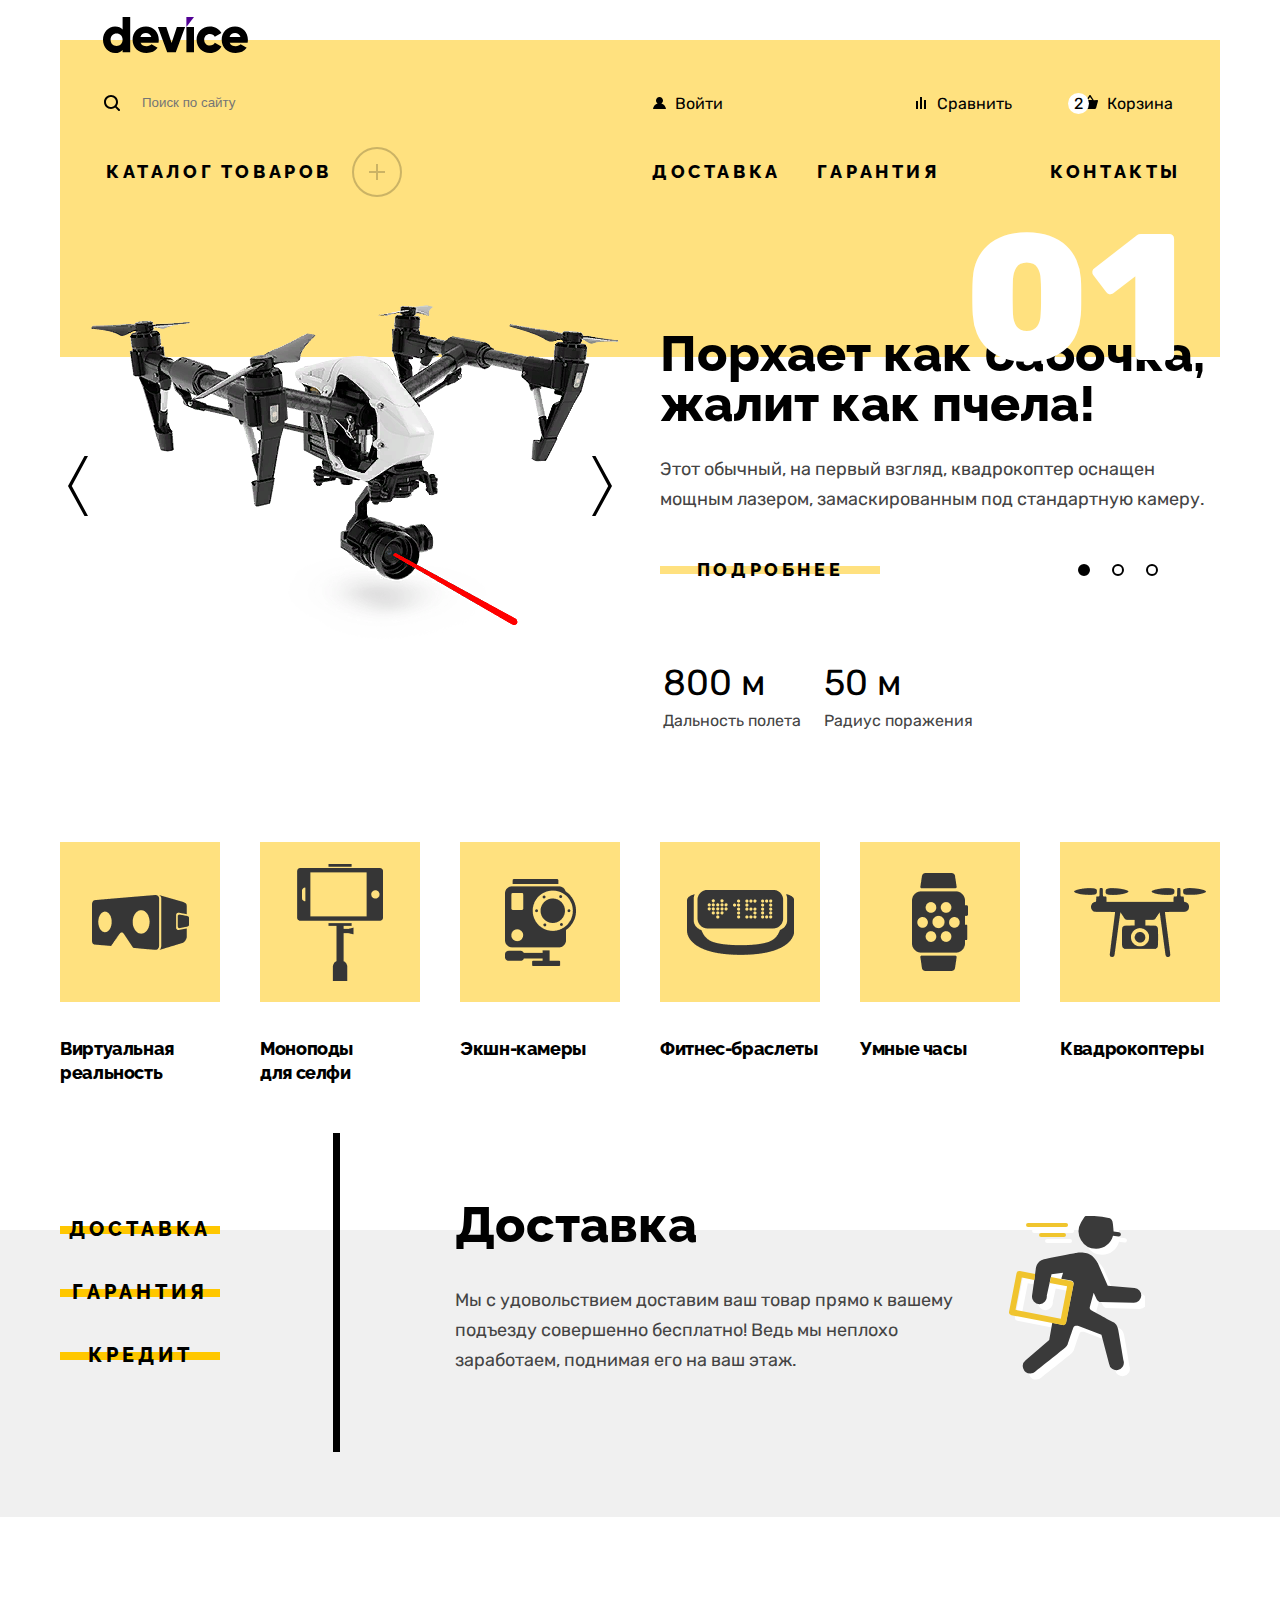
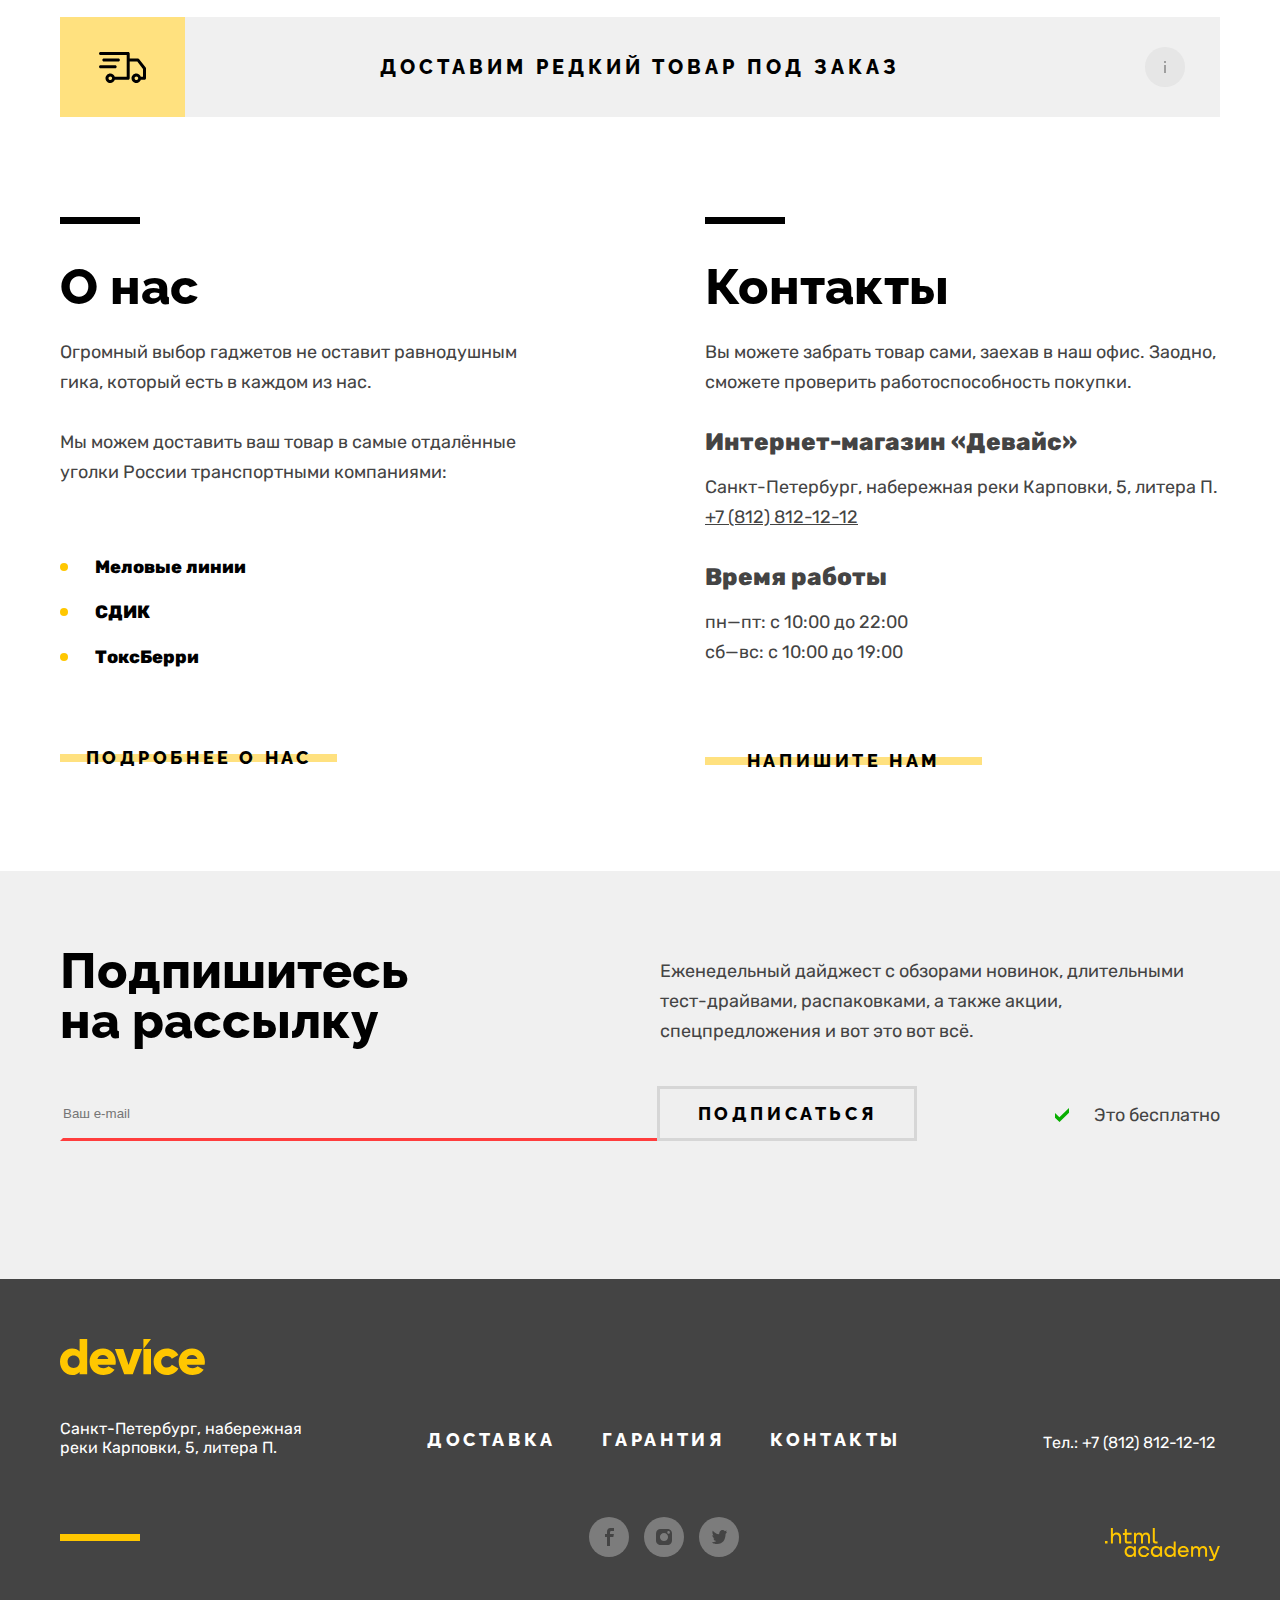
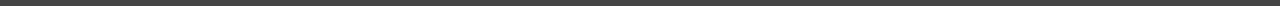
==== index.html @ 53bf0be4 "123" ====
<!DOCTYPE html>
<html lang="ru">

<head>
  <meta charset="utf-8">
  <title>HTML Academy: Девайс</title>
  <link rel="stylesheet" href="css/style.css">
</head>

<body>
  <header class="main-header main-container">
    <div class="header-container">
      <img class="header-logo" src="img/header-logo.svg" width="145" height="36" alt="Логотип интернет-магазина Device">
      <div class="header-inner">
        <form class="main-search">
          <input class="header-search" type="search" placeholder="Поиск по сайту">
          <button class="search-btn" type="submit">Найти</button>
        </form>
        <ul class="header-list navigation-user">
          <li class="header-list-item">
            <a class="header-list-link link" href="#">
              <svg class="enter-svg" width="13" height="12" fill="none" aria-hidden="true" focusable="false"
                xmlns="http://www.w3.org/2000/svg">
                <path
                  d="M0 12h13c-.2-2.6-2.1-4.8-4.7-5.5 1-.6 1.7-1.7 1.7-3C10 1.6 8.4 0 6.5 0S3 1.6 3 3.5c0 1.3.7 2.4 1.7 3C2.1 7.2.2 9.4 0 12Z"
                  fill="#000" />
              </svg>
              Войти
            </a>
          </li>
          <li class="header-list-item">
            <a class="header-list-link header-list-compare link" href="#">
              <svg class="compare-svg" width="10" height="12" fill="none" aria-hidden="true" focusable="false"
                xmlns="http://www.w3.org/2000/svg">
                <path d="M6 0H4v12h2V0ZM2 4H0v8h2V4ZM10 3H8v9h2V3Z" fill="#000" />
              </svg>
              Сравнить
            </a>
          </li>
          <li class="header-list-item">
            <a class="header-list-link header-link-cart link" href="#">
              <svg class="cart-svg" width="16" height="14" fill="none" aria-hidden="true" focusable="false"
                xmlns="http://www.w3.org/2000/svg">
                <path
                  d="m15.3 5-3.5.2L8.6.3C8.5.1 8.2 0 8 0c-.2 0-.5.1-.6.3L4.2 5.2H.7c-.4 0-.7.3-.7.7v.2l1.9 6.8c.2.7.7 1.1 1.4 1.1h9.4c.7 0 1.2-.4 1.4-1.1L16 6v-.2c0-.4-.3-.8-.7-.8ZM8 1.9l2.2 3.2H5.9L8 1.9Z"
                  fill="#000" />
              </svg>
              Корзина
            </a>
          </li>
        </ul>
      </div>
      <nav class="navigation">
        <ul class="navigation-catalog-list">
          <li class="navigation-catalog-item">
            <a class="navigation-catalog-link link" href="catalog.html">
              <span class="navigation-link-text">Каталог товаров</span>
              <div class="navigation-element"></div>
            </a>
          </li>
          <div class="navigation-catalog-inner navigation-catalog-show">
            <ul class="navigation-sub navigation-sub-left">
              <li class="navigation-sub-left">
                <a href="#" class="navigation-sub-link">Виртуальная реальность</a>
              </li>
              <li class="navigation-sub-left">
                <a href="#" class="navigation-sub-link">Моноподы для cелфи</a>
              </li>
              <li class="navigation-sub-left">
                <a href="#" class="navigation-sub-link">Экшн-камеры</a>
              </li>
            </ul>
            <ul class="navigation-sub navigation-sub-middle">
              <li class="navigation-sub-middle">
                <a href="#" class="navigation-sub-link">Фитнес-браслеты</a>
              </li>
              <li class="navigation-sub-middle">
                <a href="#" class="navigation-sub-link">Умные часы</a>
              </li>
            </ul>
            <ul class="navigation-sub navigation-sub-right">
              <li class="navigation-sub-right">
                <a href="#" class="navigation-sub-link">Квадрокоптеры</a>
              </li>
            </ul>
          </div>
        </ul>
        <ul class="navigation-list">
          <li class="navigation-item">
            <a class="navigation-link link" href="#">Доставка</a>
          </li>
          <li class="navigation-item">
            <a class="navigation-link link" href="#">Гарантия</a>
          </li>
          <li class="navigation-item">
            <a class="navigation-link link" href="#">Контакты</a>
          </li>
        </ul>
      </nav>
    </div>
  </header>
  <main class="main-index">
    <h1 class="visually-hidden">HTML Academy: Девайс</h1>
    <section class="promo">
      <div class="container">
        <div class="promo-description">
          <div class="promo-gallery">
            <img class="silder-image" src="img/slider/slider-1.png" width="560" height="560"
              alt="Квадрокоптер с мощным лазером, замаскированным под камеру">
            <div class="promo-nav">
              <button class="slider-button slider-prev" type="button">
                <svg width="20" height="60" viewBox="0 0 20 60" fill="none" xmlns="http://www.w3.org/2000/svg">
                  <path d="M0 60H3.5L20 30L3.5 0H0L16.2 30L0 60Z" fill="black" />
                </svg>
                <span class="visually-hidden">Предыдущее фото</span>
              </button>
              <button class="slider-button slider-next" type="button">
                <svg width="20" height="60" viewBox="0 0 20 60" fill="none" xmlns="http://www.w3.org/2000/svg">
                  <path d="M0 60H3.5L20 30L3.5 0H0L16.2 30L0 60Z" fill="black" />
                </svg>
                <span class="visually-hidden">Следующее фото</span>
              </button>
            </div>
          </div>
          <div class="promo-descr-text">
            <span class="slider-number">01</span>
            <p class="promo-title title">Порхает как бабочка,
              жалит как пчела!</p>
            <p class="promo-text">
              Этот обычный, на первый взгляд, квадрокоптер оснащен мощным лазером, замаскированным под стандартную
              камеру.
            </p>
            <div class="slider-descr-nav">
              <a href="" class="promo-link link">Подробнее</a>
              <ol class="slider-pagination">
                <li class="slider-pagination-item">
                  <button class="slider-pagination-button slider-pagination-button-current" type="button">
                    <span class="visually-hidden">1 фото</span>
                  </button>
                </li>
                <li class="slider-pagination-item">
                  <button class="slider-pagination-button" type="button">
                    <span class="visually-hidden">2 фото</span>
                  </button>
                </li>
                <li class="slider-pagination-item">
                  <button class="slider-pagination-button" type="button">
                    <span class="visually-hidden">3 фото</span>
                  </button>
                </li>
              </ol>
            </div>
            <table class="promo-table">
              <tr>
                <th>800 м</th>
                <th>50 м</th>
              </tr>
              <tr>
                <td>Дальность полета</td>
                <td>Радиус поражения</td>
              </tr>
            </table>
          </div>
        </div>
        <div class="promo-description visually-hidden">
          <div class="promo-gallery">
            <img class="silder-image" src="img/slider/slider-1.png" width="560" height="560"
              alt="Квадрокоптер с мощным лазером, замаскированным под камеру">
            <div class="promo-nav">
              <button class="slider-button slider-prev" type="button">
                <svg width="20" height="60" viewBox="0 0 20 60" fill="none" xmlns="http://www.w3.org/2000/svg">
                  <path d="M0 60H3.5L20 30L3.5 0H0L16.2 30L0 60Z" fill="black" />
                </svg>
                <span class="visually-hidden">Предыдущее фото</span>
              </button>
              <button class="slider-button slider-next" type="button">
                <svg width="20" height="60" viewBox="0 0 20 60" fill="none" xmlns="http://www.w3.org/2000/svg">
                  <path d="M0 60H3.5L20 30L3.5 0H0L16.2 30L0 60Z" fill="black" />
                </svg>
                <span class="visually-hidden">Следующее фото</span>
              </button>
            </div>
          </div>
          <div class="promo-descr-text">
            <span class="slider-number">02</span>
            <p class="promo-title title">Худеем
              правильно!</p>
            <p class="promo-text">
              Мотивирующие фитнес-браслеты помогут найти в себе силы не пропускать занятия и соблюдать диету.
            </p>
            <div class="slider-descr-nav">
              <a href="" class="promo-link link">Подробнее</a>
              <ol class="slider-pagination">
                <li class="slider-pagination-item">
                  <button class="slider-pagination-button" type="button">
                    <span class="visually-hidden">1 фото</span>
                  </button>
                </li>
                <li class="slider-pagination-item">
                  <button class="slider-pagination-button slider-pagination-button-current" type="button">
                    <span class="visually-hidden">2 фото</span>
                  </button>
                </li>
                <li class="slider-pagination-item">
                  <button class="slider-pagination-button" type="button">
                    <span class="visually-hidden">3 фото</span>
                  </button>
                </li>
              </ol>
            </div>
            <table class="promo-table">
              <tr>
                <th>48 часов</th>
              </tr>
              <tr>
                <td>Без подзарядки</td>
              </tr>
            </table>
          </div>
        </div>
        <div class="promo-description visually-hidden">
          <div class="promo-gallery">
            <img class="silder-image" src="img/slider/slider-1.png" width="560" height="560"
              alt="Квадрокоптер с мощным лазером, замаскированным под камеру">
            <div class="promo-nav">
              <button class="slider-button slider-prev" type="button">
                <svg width="20" height="60" viewBox="0 0 20 60" fill="none" xmlns="http://www.w3.org/2000/svg">
                  <path d="M0 60H3.5L20 30L3.5 0H0L16.2 30L0 60Z" fill="black" />
                </svg>
                <span class="visually-hidden">Предыдущее фото</span>
              </button>
              <button class="slider-button slider-next" type="button">
                <svg width="20" height="60" viewBox="0 0 20 60" fill="none" xmlns="http://www.w3.org/2000/svg">
                  <path d="M0 60H3.5L20 30L3.5 0H0L16.2 30L0 60Z" fill="black" />
                </svg>
                <span class="visually-hidden">Следующее фото</span>
              </button>
            </div>
          </div>
          <div class="promo-descr-text">
            <span class="slider-number">03</span>
            <p class="promo-title title">Делай селфи,
              как Бен Стиллер! </p>
            <p class="promo-text">
              Самая длинная палка для селфи доступна в нашем магазине. Восемь (Восемь, Карл!) метров длиной и весом
              всего 5 кг.
            </p>
            <div class="slider-descr-nav">
              <a href="" class="promo-link link">Подробнее</a>
              <ol class="slider-pagination">
                <li class="slider-pagination-item">
                  <button class="slider-pagination-button" type="button">
                    <span class="visually-hidden">1 фото</span>
                  </button>
                </li>
                <li class="slider-pagination-item">
                  <button class="slider-pagination-button" type="button">
                    <span class="visually-hidden">2 фото</span>
                  </button>
                </li>
                <li class="slider-pagination-item">
                  <button class="slider-pagination-button slider-pagination-button-current" type="button">
                    <span class="visually-hidden">3 фото</span>
                  </button>
                </li>
              </ol>
            </div>
            <table class="promo-table">
              <tr>
                <th>8,5 м</th>
                <th>5 кг</th>
                <th>Карбон</th>
              </tr>
              <tr>
                <td>Длина палки</td>
                <td>Вес палки</td>
                <td>Материал</td>
              </tr>
            </table>
          </div>
        </div>
    </section>
    <section class="services">
      <div class="container">
        <ul class="services-list">
          <li class="sevices-item">
            <a href="" class="services-link link">
              <div class="services-item-img">
                <img src="img/services/services-1.png" width="97" height="55">
              </div>
              <span class="services-text">
                Виртуальная
                реальность
              </span>
            </a>
          </li>
          <li class="sevices-item">
            <a href="" class="services-link link">
              <div class="services-item-img">
                <img class="services-dif-img" src="img/services/services-2.png" width="86" height="117">
              </div>
              <span class="services-text">
                Моноподы<br>
                для селфи
              </span>
            </a>
          </li>
          <li class="sevices-item">
            <a href="" class="services-link link">
              <div class="services-item-img">
                <img src="img/services/services-3.png" width="71" height="87">
              </div>
              <span class="services-text">
                Экшн-камеры
              </span>
            </a>
          </li>
          <li class="sevices-item">
            <a href="" class="services-link link">
              <div class="services-item-img">
                <img src="img/services/services-4.png" width="107" height="65">
              </div>
              <span class="services-text">
                Фитнес-браслеты
              </span>
            </a>
          </li>
          <li class="sevices-item">
            <a href="" class="services-link link">
              <div class="services-item-img">
                <img src="img/services/services-5.png" width="56" height="98">
              </div>
              <span class="services-text">
                Умные часы
              </span>
            </a>
          </li>
          <li class="sevices-item">
            <a href="" class="services-link link">
              <div class="services-item-img">
                <img src="img/services/services-6.png" width="132" height="69">
              </div>
              <span class="services-text">
                Квадрокоптеры
              </span>
            </a>
          </li>
        </ul>
      </div>
    </section>
    <section class="advantages">
      <div class="advantages-container">
        <ul class="advantages-list">
          <li class="advantages-item">
            <a class="advantages-link link" href="">
              Доставка
            </a>
          </li>
          <li class="advantages-item">
            <a class="advantages-link link" href="">
              Гарантия
            </a>
          </li>
          <li class="advantages-item">
            <a class="advantages-link link" href="">
              Кредит
            </a>
          </li>
        </ul>
        <ul class="advantages-description-list">
          <li class="advantages-description-item">
            <h2 class="advantages-title title">Доставка</h2>
            <p class="advantages-text">Мы с удовольствием доставим ваш товар прямо
              к вашему подъезду совершенно бесплатно! Ведь
              мы неплохо заработаем, поднимая его на ваш этаж.</p>
            <svg class="advantages-svg" width="136" height="164" fill="none" aria-hidden="true" focusable="false"
              xmlns="http://www.w3.org/2000/svg">
              <g clip-path="url(#a)">
                <path
                  d="M93.13 38.77c8.12 0 14.95-5.55 16.9-13.05l5.47.81a2.16 2.16 0 0 0 .64-4.27l-5.55-.82v-.68s-.46-6.52-1.08-9.24c-.62-2.72-2.54-3.3-2.54-3.3A111.85 111.85 0 0 0 84.6 5.8c-2.6 0-3.16 1.33-3.16 1.33l-3.15 5-.23.36-.02.04a17.46 17.46 0 0 0 15.1 26.24ZM131.53 78.08 104.8 75.9l-9.24-21.12s-.46-2.77-6.01-8.47c-5.55-5.7-16.8-3.4-16.8-3.4s-23.89 4.48-31.75 6.33c-7.86 1.85-8.16 9.86-8.16 9.86l-.64 4.52-15.17-2.94a2.99 2.99 0 0 0-3.52 2.37L6.1 101.3a3 3 0 0 0 2.37 3.52l51.2 9.92.35.04c-.73.1-1.3-.04-1.3-.04l-9.4-1.85-3.07 17.1-23.56 20.37a7.41 7.41 0 0 0 4.63 13.23 7.4 7.4 0 0 0 5.22-2.15s27.73-22.04 29.58-23.59c1.85-1.54 2.77-3.85 2.77-3.85s4.54-13.95 5.78-16.87c.85-2 4.93-1.08 4.93-1.08l22.89 8.63 7.61 29.06a7.43 7.43 0 1 0 14.59-2.7c-.84-4.97-4.6-27.05-5.56-31.83-1.08-5.4-4.62-6.94-4.62-6.94s-21.27-11.55-22.66-12.33c-1.38-.77-1.08-2.77-1.08-2.77l3.93-14.33 2.78 5.85s1.62 3.28 4.08 3.4l33.36.82a7.43 7.43 0 0 0 .63-14.83ZM60.1 62.8l-1.79 5.88 9.9 1.92L48 66.69l.55-2.5 11.55-1.38Zm-2.25 45.47-45.3-8.78 6.27-32.35 12.54 2.43-1.62 11.56-.64 4.41v.08l-.03.13a7.43 7.43 0 1 0 14.74.01l2.9-13.22 17.42 3.37-6.28 32.36ZM25.05 17h38.03a2 2 0 0 0 2-1.98 2 2 0 0 0-2-2H25.05a2 2 0 0 0-2 2 2 2 0 0 0 2 1.99ZM38.08 23.02a2 2 0 0 0-2 2 2 2 0 0 0 2 1.98h22.96a2 2 0 0 0 2-1.99 2 2 0 0 0-2-1.99H38.08Z"
                  fill="#fff" />
                <path
                  d="M87.1 32.73c8.12 0 14.94-5.54 16.9-13.05l5.47.82.31.02a2.16 2.16 0 0 0 .32-4.29l-5.54-.83v-.13l-.01-.54s-.45-6.52-1.08-9.24c-.62-2.72-2.53-3.3-2.53-3.3A111.85 111.85 0 0 0 78.56-.25c-2.6 0-3.15 1.34-3.15 1.34l-3.15 5-.01-.01-.22.37-.03.04a17.47 17.47 0 0 0 15.1 26.24ZM125.5 72.04l-26.74-2.17-9.25-21.11s-.46-2.77-6-8.48c-5.56-5.7-16.8-3.39-16.8-3.39s-23.9 4.47-31.75 6.32c-7.86 1.85-8.17 9.86-8.17 9.86l-3.08 22.04-.64 4.4-.01.09-.02.12a7.43 7.43 0 1 0 14.73.01l4.74-21.57 11.56-1.39-1.8 5.88 9.9 1.92a3.01 3.01 0 0 1 2.38 3.52l-7.41 38.24a3.01 3.01 0 0 1-2.95 2.43l-.22-.02c-.73.1-1.29-.04-1.29-.04l-9.4-1.84-3.08 17.1-23.56 20.36a7.41 7.41 0 0 0 4.64 13.23 7.4 7.4 0 0 0 5.22-2.14s27.72-22.05 29.57-23.6a10.93 10.93 0 0 0 2.77-3.84s4.54-13.95 5.78-16.88c.85-2 4.94-1.08 4.94-1.08l22.88 8.63 7.62 29.07a7.43 7.43 0 1 0 14.59-2.7c-.85-4.98-4.61-27.06-5.57-31.84-1.08-5.4-4.62-6.93-4.62-6.93S83.19 94.68 81.81 93.9c-1.39-.77-1.08-2.77-1.08-2.77l3.93-14.33 2.77 5.85s1.62 3.28 4.09 3.4l33.35.81a7.43 7.43 0 0 0 .63-14.83Z"
                  fill="#3A3A3A" />
                <path
                  d="m53.97 109.14.22.03c1.41 0 2.67-1 2.95-2.44l7.41-38.24a3.01 3.01 0 0 0-2.37-3.52l-20.22-3.91-1.28 5.86 17.41 3.37-6.27 32.36-45.3-8.78 6.27-32.35 12.54 2.43.83-5.95-15.18-2.95a2.99 2.99 0 0 0-3.51 2.38L.05 95.67a3 3 0 0 0 2.38 3.52l51.2 9.92c.11.02.22.03.34.03Z"
                  fill="#F0C42E" />
                <path
                  d="M59.04 8.98a2 2 0 0 1-2 2H19.02a2 2 0 0 1-2-2 2 2 0 0 1 2-1.99h38.02a2 2 0 0 1 2 2ZM57 18.98a2 2 0 0 1-2 1.99H32.04a2 2 0 0 1-2-1.99 2 2 0 0 1 2-1.99H55a2 2 0 0 1 2 1.99Z"
                  fill="#F0C52E" />
              </g>
              <defs>
                <clipPath id="a">
                  <path fill="#fff" d="M0 0h136v164H0z" />
                </clipPath>
              </defs>
            </svg>
          </li>
          <li class="advantages-description-item visually-hidden">
            <h2 class="advantages-title title">Гарантия</h2>
            <p class="advantages-text">Если из-за возгорания купленного у нас товара у вас
              сгорит дом — не переживайте, мы выдадим вам новый.
              Товар, не дом, конечно же.</p>
            <svg width="171" height="195" viewBox="0 0 171 195" fill="none" aria-hidden="true" focusable="false"
              xmlns="http://www.w3.org/2000/svg">
              <g clip-path="url(#clip0)">
                <path
                  d="M77.6941 174.636C77.5901 174.506 67.1991 161.64 65.0851 158.876C63.7641 157.149 61.7781 156.198 59.4921 156.198C56.9321 156.198 54.6561 157.368 53.9801 157.751L48.4941 160.494C46.7211 160.015 42.9071 158.544 39.2141 154.226C35.9301 150.387 35.9531 145.24 36.1281 143.127L42.0211 137.234C45.1141 134.517 44.4731 130.718 43.2671 128.803L43.0481 128.492C43.0481 128.492 30.1861 112.271 28.3821 109.994C27.3931 108.745 25.9071 108.056 24.1981 108.056C21.3491 108.056 18.3191 110.031 17.4421 110.648C6.55711 118.397 5.85611 125.21 5.81111 125.961L5.78711 126.375L5.86111 126.784C12.2731 162.51 31.8871 177.921 41.3141 185.327C42.4621 186.228 43.4541 187.008 44.1681 187.633C50.7311 193.38 57.9301 194 60.7211 194C63.0961 193.999 65.2011 193.595 66.8101 192.829C71.1761 190.751 76.2351 184.819 77.6821 183.051C80.1831 179.992 78.9651 176.452 77.8501 174.843L77.6941 174.636ZM63.8011 186.509C63.3021 186.746 62.2311 187 60.7201 187C59.1601 187 53.6881 186.666 48.7761 182.368C47.9221 181.621 46.8631 180.789 45.6371 179.825C36.9431 172.995 18.9081 158.824 12.8571 126.141C13.1461 125.162 14.6861 121.203 21.4771 116.37C22.1291 115.917 22.9851 115.466 23.5961 115.228C26.4271 118.8 35.0061 129.62 37.0981 132.258L29.5701 139.785L29.3671 140.84C29.2861 141.262 27.4561 151.249 33.8941 158.777C40.1801 166.126 47.1441 167.444 48.4771 167.633L49.5591 167.787L57.2031 163.964L57.4211 163.846C57.7021 163.679 58.7561 163.198 59.4921 163.198C59.5281 163.198 59.5571 163.199 59.5801 163.201C61.7291 166.001 70.6851 177.098 72.0801 178.825C72.0811 178.829 72.0821 178.832 72.0841 178.835C69.5221 181.93 65.9111 185.504 63.8011 186.509Z"
                  fill="white" />
                <path
                  d="M137.85 65.824C143.362 60.647 145.006 53.849 142.883 45.041C142.676 44.185 142.035 43.5 141.194 43.239C140.352 42.977 139.434 43.179 138.78 43.769L130.559 51.172C129.121 50.377 126.883 48.721 126.094 45.842L132.897 39.113C133.844 38.175 133.889 36.66 133.001 35.667L132.815 35.46C132.622 35.244 132.393 35.064 132.137 34.927C131.977 34.841 128.149 32.811 123.313 32.811C118.604 32.811 114.454 34.732 111.311 38.367C105.311 45.305 106.754 53.409 107.768 56.838L104.28 60.326L93.996 51.09L98.713 47.824L78.671 34.1L68.07 44.703L81.794 64.744L85.06 60.027L94.297 70.309L91.002 73.603C89.502 73.125 87.119 72.551 84.339 72.551C78.91 72.551 74.103 74.725 70.377 78.91C70.106 79.239 63.778 87.075 67.626 97.531C67.91 98.304 68.557 98.887 69.355 99.091C70.151 99.294 71 99.092 71.619 98.55L79.914 91.291C81.237 91.858 83.536 93.371 84.573 97.216L77.189 104.732C76.555 105.377 76.319 106.314 76.572 107.182C76.825 108.05 77.526 108.714 78.407 108.919C78.517 108.944 81.131 109.542 84.582 109.542C91.422 109.542 96.694 107.271 99.827 102.975C103.19 98.362 103.921 93.542 103.821 89.887L120.038 106.104L120.21 106.262C121.731 107.522 124.528 108.987 127.661 108.987C129.888 108.987 132.286 108.246 134.513 106.163L140.031 100.647L140.133 100.543C145.145 95.185 142.391 88.845 140.233 86.241L123.288 69.282C124.315 69.388 125.436 69.463 126.61 69.463C131.498 69.462 135.279 68.238 137.85 65.824ZM84.551 51.978L81.817 55.927L74.541 45.302L79.272 40.57L89.897 47.846L85.947 50.58L100.739 63.866L96.645 67.959L97.836 66.767L84.551 51.978ZM98.113 85.502C98.222 85.815 100.728 93.248 95.785 100.029C93.015 103.827 88.037 104.555 84.385 104.541L89.088 99.754C89.654 99.178 89.908 98.363 89.768 97.567C87.977 87.42 80.023 86.083 79.685 86.031C78.956 85.921 78.214 86.135 77.658 86.62L71.454 92.048C70.932 86.488 73.867 82.559 74.213 82.116C76.934 79.086 80.34 77.55 84.338 77.55C87.853 77.55 90.569 78.761 90.587 78.77C91.54 79.209 92.663 79.011 93.405 78.269L112.405 59.269C113.13 58.545 113.339 57.453 112.932 56.513C112.897 56.43 109.438 48.173 115.09 41.637C117.285 39.098 120.051 37.811 123.311 37.811C124.541 37.811 125.694 37.994 126.676 38.232L121.629 43.225C121.078 43.769 120.811 44.537 120.904 45.305C121.916 53.605 129.873 56.382 130.211 56.496C131.066 56.784 132.012 56.59 132.684 55.985L138.733 50.538C139.106 55.402 137.713 59.092 134.424 62.18C132.416 64.067 129.065 64.463 126.606 64.463C122.917 64.463 119.655 63.598 119.624 63.59C118.759 63.354 117.829 63.604 117.194 64.243L98.694 82.91C98.023 83.587 97.801 84.6 98.113 85.502ZM103.615 87.344C103.615 87.347 103.615 87.349 103.615 87.352C103.615 87.349 103.615 87.347 103.615 87.344ZM103.434 86.223C103.444 86.275 103.454 86.327 103.463 86.381C103.453 86.329 103.443 86.274 103.434 86.223ZM136.525 97.079L131.046 102.555C127.798 105.535 124.146 102.987 123.47 102.468L104.827 83.823L119.768 68.748L117.733 70.801L136.44 89.507C136.9 90.099 139.537 93.794 136.525 97.079ZM121.316 69.025C121.324 69.026 121.332 69.027 121.339 69.029C121.332 69.027 121.324 69.026 121.316 69.025ZM120.473 68.882C120.493 68.886 120.518 68.89 120.539 68.894C120.516 68.89 120.494 68.886 120.473 68.882Z"
                  fill="white" />
                <path
                  d="M104.162 6.00201C67.7542 6.00201 38.2402 35.516 38.2402 71.924C38.2402 105.441 63.2602 133.096 95.6382 137.278V163.502C95.6382 163.502 153.077 142.259 167.607 89.88C167.685 89.597 167.746 89.342 167.818 89.068C167.931 88.644 168.043 88.218 168.148 87.791C168.212 87.528 168.267 87.277 168.326 87.022C169.463 82.171 170.084 77.121 170.084 71.924C170.084 35.516 140.57 6.00201 104.162 6.00201ZM161.51 85.424L161.504 85.451L161.498 85.478L161.469 85.608C161.43 85.778 161.393 85.947 161.35 86.123C161.256 86.499 161.159 86.874 161.049 87.284L160.945 87.684C160.92 87.792 160.892 87.9 160.863 88.008C155.299 108.064 142.343 125.708 122.357 140.45C114.984 145.888 107.949 149.914 102.638 152.625V137.277V131.123L96.5342 130.335C67.2912 126.558 45.2392 101.446 45.2392 71.923C45.2392 39.433 71.6712 13.001 104.161 13.001C136.649 13.001 163.083 39.433 163.083 71.923C163.084 76.432 162.555 80.974 161.51 85.424Z"
                  fill="white" />
                <path
                  d="M54.583 187.998C51.792 187.998 44.5939 187.378 38.0289 181.634C37.3149 181.009 36.3229 180.23 35.1749 179.328C25.749 171.922 6.13395 156.511 -0.278051 120.785L-0.352051 120.376L-0.328051 119.962C-0.284051 119.21 0.41795 112.398 11.3029 104.649C12.1799 104.032 15.2099 102.057 18.0589 102.057C19.7669 102.057 21.2529 102.745 22.2429 103.995C24.0469 106.272 36.909 122.493 36.909 122.493L37.1279 122.804C38.334 124.719 38.9749 128.518 35.882 131.235L29.9889 137.128C29.8139 139.24 29.791 144.388 33.075 148.227C36.767 152.544 40.582 154.016 42.3549 154.495L47.841 151.752C48.5169 151.369 50.7929 150.199 53.353 150.199C55.639 150.199 57.625 151.15 58.9459 152.877C61.0599 155.641 71.4499 168.507 71.5549 168.637L71.7099 168.844C72.8249 170.453 74.0429 173.993 71.5419 177.052C70.0949 178.821 65.0369 184.752 60.6699 186.83C59.063 187.593 56.958 187.997 54.583 187.998ZM6.71995 120.14C12.7709 152.823 30.806 166.994 39.5 173.824C40.726 174.788 41.785 175.62 42.639 176.367C47.5509 180.665 53.0229 180.999 54.583 180.999C56.094 180.999 57.165 180.745 57.664 180.508C59.774 179.503 63.3859 175.929 65.9479 172.834C65.9469 172.831 65.9449 172.828 65.9439 172.824C64.5499 171.097 55.5929 160 53.444 157.2C53.421 157.198 53.3909 157.197 53.3559 157.197C52.6199 157.197 51.5659 157.678 51.285 157.845L51.067 157.963L43.423 161.786L42.341 161.632C41.0079 161.443 34.0439 160.124 27.7579 152.776C21.3199 145.249 23.15 135.261 23.2309 134.839L23.4339 133.784L30.9619 126.257C28.8699 123.618 20.2909 112.799 17.4599 109.227C16.8489 109.464 15.9929 109.915 15.3409 110.369C8.54795 115.202 7.00795 119.161 6.71995 120.14Z"
                  fill="#3A3A3A" />
                <path
                  d="M78.4428 103.54C74.9908 103.54 72.3778 102.942 72.2678 102.917C71.3868 102.712 70.6848 102.048 70.4328 101.18C70.1808 100.312 70.4158 99.374 71.0498 98.73L78.4338 91.214C77.3968 87.369 75.0978 85.857 73.7748 85.289L65.4798 92.548C64.8598 93.09 64.0118 93.292 63.2158 93.089C62.4178 92.886 61.7718 92.302 61.4868 91.53C57.6388 81.073 63.9668 73.237 64.2378 72.908C67.9638 68.723 72.7708 66.549 78.1998 66.549C80.9798 66.549 83.3618 67.123 84.8628 67.601L101.629 50.836C100.616 47.406 99.1718 39.302 105.172 32.365C108.315 28.731 112.465 26.809 117.174 26.809C122.011 26.809 125.838 28.838 125.999 28.925C126.254 29.062 126.483 29.242 126.676 29.458L126.862 29.665C127.752 30.658 127.707 32.173 126.758 33.111L119.955 39.84C120.744 42.719 122.983 44.375 124.42 45.17L132.642 37.767C133.296 37.177 134.214 36.975 135.055 37.237C135.897 37.498 136.538 38.182 136.745 39.039C138.868 47.848 137.223 54.645 131.712 59.822C129.142 62.236 125.359 63.46 120.47 63.46C117.681 63.46 115.146 63.053 113.631 62.746L97.1268 79.399C97.8558 82.58 98.7578 90.019 93.6878 96.973C90.5548 101.269 85.2828 103.54 78.4428 103.54ZM78.2468 98.539C81.8978 98.554 86.8778 97.825 89.6468 94.027C94.5908 87.246 92.0848 79.813 91.9758 79.5C91.6628 78.598 91.8848 77.585 92.5578 76.907L111.058 58.24C111.692 57.601 112.622 57.351 113.488 57.587C113.518 57.595 116.781 58.46 120.47 58.46C122.928 58.46 126.281 58.064 128.288 56.177C131.576 53.089 132.969 49.399 132.597 44.535L126.548 49.982C125.876 50.586 124.931 50.781 124.075 50.493C123.737 50.379 115.78 47.602 114.768 39.302C114.674 38.534 114.941 37.766 115.492 37.222L120.539 32.229C119.558 31.991 118.404 31.808 117.174 31.808C113.915 31.808 111.15 33.096 108.953 35.634C103.302 42.17 106.761 50.427 106.796 50.51C107.201 51.45 106.992 52.543 106.268 53.266L87.2678 72.266C86.5268 73.008 85.4028 73.206 84.4508 72.767C84.4328 72.759 81.7158 71.547 78.2008 71.547C74.2028 71.547 70.7968 73.083 68.0758 76.113C67.7288 76.555 64.7938 80.485 65.3168 86.045L71.5208 80.617C72.0768 80.131 72.8188 79.917 73.5478 80.028C73.8848 80.08 81.8388 81.417 83.6298 91.564C83.7708 92.36 83.5178 93.174 82.9508 93.751L78.2468 98.539Z"
                  fill="#F0C42E" />
                <path
                  d="M78.9211 54.025L88.1581 64.307L91.6981 60.766L78.4131 45.976L75.6781 49.925L68.4021 39.301L73.1341 34.569L83.7591 41.845L79.8091 44.579L94.6001 57.865L98.1411 54.324L87.8581 45.088L92.5751 41.822L72.5331 28.098L61.9321 38.701L75.6561 58.742L78.9211 54.025Z"
                  fill="#3A3A3A" />
                <path
                  d="M117.147 63.28C115.734 63.134 114.507 62.924 113.63 62.746L111.596 64.799L130.302 83.505C130.762 84.097 133.399 87.792 130.386 91.077L124.908 96.553C121.66 99.533 118.007 96.985 117.332 96.466L98.69 77.821L97.127 79.399C97.372 80.469 97.632 82.029 97.682 83.884L113.899 100.102L114.072 100.26C115.593 101.52 118.39 102.985 121.522 102.985C123.75 102.985 126.147 102.244 128.375 100.161L133.893 94.645L133.995 94.542C139.007 89.184 136.252 82.843 134.094 80.239L117.147 63.28Z"
                  fill="#3A3A3A" />
                <path
                  d="M98.0231 7C130.512 7 156.945 33.432 156.945 65.922C156.945 70.43 156.416 74.972 155.372 79.422L155.366 79.449L155.359 79.476L155.33 79.606C155.292 79.776 155.254 79.945 155.212 80.121C155.118 80.497 155.021 80.872 154.91 81.282L154.807 81.682C154.781 81.79 154.753 81.898 154.724 82.006C149.16 102.062 136.204 119.706 116.218 134.448C108.845 139.886 101.81 143.912 96.4991 146.623V131.275V125.121L90.395 124.333C61.152 120.556 39.1011 95.444 39.1011 65.921C39.1021 33.432 65.5341 7 98.0231 7ZM98.0231 0C61.6161 0 32.1021 29.514 32.1021 65.922C32.1021 99.439 57.1221 127.094 89.5 131.276V157.5C89.5 157.5 146.939 136.257 161.47 83.878C161.548 83.595 161.608 83.34 161.68 83.066C161.794 82.642 161.905 82.216 162.011 81.789C162.074 81.526 162.13 81.275 162.188 81.02C163.326 76.169 163.946 71.119 163.946 65.922C163.945 29.514 134.432 0 98.0231 0Z"
                  fill="#3A3A3A" />
              </g>
              <defs>
                <clipPath id="clip0">
                  <rect width="171" height="195" fill="white" />
                </clipPath>
              </defs>
            </svg>
          </li>
          <li class="advantages-description-item visually-hidden">
            <h2 class="advantages-title title">Кредит</h2>
            <p class="advantages-text">Залезть в долговую яму стало проще! Кредитные консультанты подберут для вас
              наиболее выгодные условия кредита. Выгодные для банка, разумеется.</p>
            <svg width="156" height="188" fill="none" aria-hidden="true" focusable="false"
              xmlns="http://www.w3.org/2000/svg">
              <path
                d="M141.25 83.63a14.75 14.75 0 1 0 0-29.5 14.75 14.75 0 0 0 0 29.5ZM89.11 139.54l-7.07 17.88-22.82 14.92a7.16 7.16 0 1 0 7.65 12.08c3.76-2.37 22.35-14.08 25.5-15.88 3.5-2 4.12-5.12 4.12-5.12l4.87-16-5.75-2.63c-5.75-2.62-6.5-5.25-6.5-5.25Z"
                fill="#fff" />
              <path
                d="M139.32 141.46s-1.16-3.83-4.58-5.17c-3.42-1.33-18.09-7.75-18.09-7.75l15.42-25.58s3.84-9-.33-13.42c-4.17-4.41-13.75-9.75-13.75-9.75h-7.52l15.8-26.8a12.03 12.03 0 0 0-4.25-16.43L72.63 7.45a12.03 12.03 0 0 0-16.43 4.24L9.14 91.52a12.04 12.04 0 0 0 4.25 16.43l49.39 29.11a12.04 12.04 0 0 0 16.43-4.24l22.93-38.9h8.1l-14.75 26.2s-5.13 9.22-.33 14.26c4.2 4.41 12.66 6.91 12.66 6.91l17.25 6.5 5.1 31.3h.01a7.16 7.16 0 0 0 14.2-1.7l.04-.01-5.1-35.92ZM17.96 100.2a3.04 3.04 0 0 1-1.06-4.11l47.06-79.83a3.04 3.04 0 0 1 4.1-1.06L79.58 22l-50.1 84.99-11.52-6.8Zm53.5 28.05a3.04 3.04 0 0 1-4.11 1.06l-30.12-17.75 50.11-85 30.11 17.76c1.4.82 1.89 2.7 1.06 4.1L100.03 79.8h-8.78L71.32 94.22c-.44.25-.85.56-1.23.9l-.03.02a7.17 7.17 0 0 0 8.96 11.14l.07-.06c.19-.13.36-.27.53-.42l9.66-7.78-17.82 30.23Z"
                fill="#fff" />
              <path
                d="M49.22 5.94 2.16 85.77A12.04 12.04 0 0 0 6.4 102.2l49.4 29.12a12.04 12.04 0 0 0 16.43-4.24l47.05-79.83a12.03 12.03 0 0 0-4.24-16.44L65.65 1.7a12.04 12.04 0 0 0-16.43 4.24Zm-39.3 84.4 47.05-79.83a3.04 3.04 0 0 1 4.11-1.06l11.52 6.8-50.1 85-11.53-6.8a3.04 3.04 0 0 1-1.06-4.1Zm101.61-47.66L64.47 122.5a3.04 3.04 0 0 1-4.1 1.07L30.24 105.8l50.1-85 30.12 17.76c1.4.82 1.89 2.7 1.06 4.1Z"
                fill="#F0C42E" />
              <path
                d="M135.25 77.83a14.75 14.75 0 1 0 0-29.5 14.75 14.75 0 0 0 0 29.5ZM81.87 133.75l-7.07 17.88-22.82 14.91a7.16 7.16 0 1 0 7.65 12.09c3.76-2.37 22.35-14.09 25.5-15.88 3.5-2 4.12-5.13 4.12-5.13l4.87-16-5.75-2.62c-5.75-2.63-6.5-5.25-6.5-5.25ZM132.08 135.67s-1.16-3.84-4.58-5.17-18.08-7.75-18.08-7.75l15.41-25.58s3.84-9-.33-13.42S110.75 74 110.75 74H84L64.08 88.43a7.2 7.2 0 0 0-1.23.89l-.03.02a7.17 7.17 0 0 0 8.96 11.14l.08-.05.52-.43 14.74-11.88H103l-14.75 26.21s-5.13 9.22-.33 14.25c4.2 4.42 12.66 6.92 12.66 6.92l17.25 6.5 5.1 31.29h.01a7.16 7.16 0 0 0 14.2-1.7h.04l-5.1-35.92Z"
                fill="#3A3A3A" />
            </svg>
          </li>
        </ul>
      </div>
    </section>
    <a class="advantages-special-link" href="#">Доставим редкий товар под заказ
      <svg class="advantages-special-svg" width="2" height="12" aria-hidden="true" focusable="false" viewBox="0 0 2 12"
        fill="none" xmlns="http://www.w3.org/2000/svg">
        <path d="M2 0H0V2H2V0Z" fill="black" />
        <path d="M2 4H0V12H2V4Z" fill="black" />
      </svg>
      <div class="advantages-info-element"></div>
    </a>
    <div class="about-us-container">
      <section class="about-us">
        <h2 class="about-us-title title">О нас</h2>
        <p class="about-us-text">
          Огромный выбор гаджетов не оставит равнодушным гика, который есть в каждом из нас.
        </p>
        <p class="about-us-text-second">
          Мы можем доставить ваш товар в самые отдалённые уголки России транспортными компаниями:
        </p>
        <ul class="about-us-list">
          <li class="about-us-item">
            Меловые линии
          </li>
          <li class="about-us-item">
            СДИК
          </li>
          <li class="about-us-item">
            ТоксБерри
          </li>
        </ul>
        <div class="about-us-inner">
          <a class="about-us-link link" href="">Подробнее о нас</a>
        </div>
      </section>
      <section class="contacts">
        <h2 class="contacts-title title">Контакты</h2>
        <p class="contacts-text">Вы можете забрать товар сами, заехав в наш офис.
          Заодно, сможете проверить работоспособность покупки. </p>
        <h3 class="contacts-subtitle">Интернет-магазин «Девайс»</h3>
        <address class="contacts-adress-text">
          Санкт-Петербург, набережная реки Карповки, 5, литера П.<br>
          <a class="contacts-phone" href="tel:78128121212">+7 (812) 812-12-12</a>
        </address>
        <p class="contacts-working-time">Время работы</p>
        <ul class="contacts-schedule">
          <li class="contacts-schedule-item">пн—пт: с 10:00 до 22:00</li>
          <li class="contacts-schedule-item">сб—вс: с 10:00 до 19:00</li>
        </ul>
        <div class="contacts-inner">
          <a class="about-us-link link" href="">Напишите нам</a>
        </div>
      </section>
    </div>
    <section class="destribution">
      <div class="container">
        <div class="destribution-container">
          <p class="destribution-title title">Подпишитесь
            на рассылку</p>
          <p class="destribution-text">Еженедельный дайджест с обзорами новинок,
            длительными тест-драйвами, распаковками, а также акции, спецпредложения и вот это вот всё.</p>
        </div>
        <form class="newsletter-form" action="https://echo.htmlacademy.ru/" method="post">
          <p class="newsletter-email">
            <label class="visually-hidden" for="newsletter-email">Email</label>
            <input class="field field-invalid" placeholder="Ваш e-mail" type="email" name="newsletter-email"
              id="newsletter-email" required>
          </p>
          <button class="button newsletter-button" type="submit">
            Подписаться
          </button>
          <span class="destribution-span">Это бесплатно</span>
        </form>
      </div>
    </section>
  </main>
  <footer class="main-footer">
    <div class="footer-container">
      <section class="footer-left">
        <img class="footer-logo" src="img/footer-logo.svg" width="145" height="36"
          alt="Логотип интернет-магазина Device">
        <address class="footer-address">
          Санкт-Петербург, набережная<br>реки Карповки, 5, литера П.
        </address>
      </section>
      <section class="footer-middle">
        <ul class="footer-nav">
          <li class="footer-nav-item">
            <a class="footer-nav-link link" href="#">
              Доставка
            </a>
          </li>
          <li class="footer-nav-item">
            <a class="footer-nav-link link" href="#">
              Гарантия
            </a>
          </li>
          <li class="footer-nav-item">
            <a class="footer-nav-link link" href="#">
              Контакты
            </a>
          </li>
        </ul>
        <ul class="footer-socials-list">
          <li class="footer-socials-item">
            <a class="footer-socials-link" href="#">
              <svg class="footer-svg" width="9" height="18" fill="none" aria-hidden="true" focusable="false"
                xmlns="http://www.w3.org/2000/svg">
                <path d="M6.5 3H9V0H5.6C2.8 0 2 1.7 2 4.2V6H0v3h2v9h3V9h3.3l.6-3H5V4.5C5 3.7 5.3 3 6.5 3Z"
                  fill="#444" />
              </svg>
              <span class="visually-hidden">Фейсбук</span>
            </a>
          </li>
          <li class="footer-socials-item">
            <a class="footer-socials-link" href="#">
              <svg class="footer-svg" width="16" height="16" fill="none" aria-hidden="true" focusable="false"
                xmlns="http://www.w3.org/2000/svg">
                <path
                  d="M14.7 1.3c-.9-.9-2-1.3-3.4-1.3H4.7C1.9 0 0 1.9 0 4.7v6.6c0 1.4.4 2.6 1.4 3.4.9.9 2 1.3 3.3 1.3h6.6c1.4 0 2.6-.4 3.4-1.3.8-.9 1.3-2 1.3-3.4V4.7c0-1.4-.4-2.6-1.3-3.4ZM8 12.1c-2.2 0-4.1-1.8-4.1-4.1S5.8 3.9 8 3.9c2.2 0 4.1 1.8 4.1 4.1s-1.9 4.1-4.1 4.1Zm4.6-7.4c-.7 0-1.3-.5-1.3-1.3s.5-1.3 1.3-1.3c.7 0 1.3.6 1.3 1.3 0 .7-.6 1.3-1.3 1.3Z"
                  fill="#444" />
              </svg>
              <span class="visually-hidden">Инстаграм</span>
            </a>
          </li>
          <li class="footer-socials-item">
            <a class="footer-socials-link" href="#">
              <svg class="footer-svg" width="15" height="14" fill="none" aria-hidden="true" focusable="false"
                xmlns="http://www.w3.org/2000/svg">
                <path
                  d="M9.7.1c1.5-.5 2.6.3 3.2 1.1.5-.2 1.1-.4 1.7-.6 0 .8-.5 1.4-.8 1.6.7.2 1.2-.4 1.2-.4-.1.9-.9 1.7-1.4 1.9-.2 6.3-2.8 10.4-8.9 10.3h-.4C4 14 .6 13.6 0 12.2c2 .2 3.4-.4 4.1-1.1-.8-.3-2.4-.4-2.6-2.8.3.2.5.3 1.1.2C1.5 7.7.3 7 .4 5c.3.3.9.5 1.2.4C1 5.2-.2 2.3.8.8c1.6 1.7 3.3 3.4 6.3 3.5.2-2.1 1-3.5 2.6-4.2Z"
                  fill="#444" />
              </svg>
              <span class="visually-hidden">Твитер</span>
            </a>
          </li>
        </ul>
      </section>
      <section class="footer-right">
        <a class="footer-right-text" href="tel:78128121212">
          Тел.: +7 (812) 812-12-12
        </a>
        <a class="footer-right-link" href="#">
          <svg width="115" height="33" fill="none" aria-hidden="true" focusable="false"
            xmlns="http://www.w3.org/2000/svg">
            <path
              d="M0 12.9v2.6h2.5v-2.6H0ZM11.6 4.5c-1.6 0-2.8.7-3.6 1.7h-.1V0h-2v15.5h2v-5.3c0-2.1 1.3-3.6 3.3-3.6 1.8 0 2.9 1.4 2.9 3.2v5.7h2V9.4c.1-3-1.8-4.9-4.5-4.9ZM26.6 4.8h-4.8V1.1h-2v3.8h-1.9v2h1.9v6c0 1.7 1 2.7 2.7 2.7h4.1v-2h-3.7c-.7 0-1.1-.4-1.1-1.1V6.8h4.8v-2ZM41.1 4.6c-1.6 0-2.9.8-3.5 2.1h-.1c-.6-1.2-1.8-2.1-3.4-2.1-1.4 0-2.5.8-3.1 1.8h-.1V4.8H29v10.6h2V10c0-2 1-3.5 2.6-3.5 1.5 0 2.4 1 2.4 2.6v6.3h2V9.8c0-2.4 1.4-3.3 2.6-3.3 1.5 0 2.4 1 2.4 2.6v6.3h2V8.9c.1-2.5-1.4-4.3-3.9-4.3ZM47.8 12.7c0 1.7 1 2.7 2.8 2.7h2v-2h-1.7c-.7 0-1.1-.4-1.1-1.1V0h-2v12.7ZM28.9 19.7c-.9-1.1-2.2-1.8-3.9-1.8-3.1 0-5.4 2.3-5.4 5.6s2.3 5.6 5.4 5.6c1.8 0 3-.8 3.8-1.9h.1v1.6h2V18.2h-2v1.5Zm-3.6 7.4c-2.2 0-3.6-1.6-3.6-3.6s1.4-3.6 3.6-3.6 3.6 1.6 3.6 3.6c0 1.9-1.4 3.6-3.6 3.6ZM44.2 22c-.5-2.4-2.6-4.1-5.4-4.1a5.4 5.4 0 0 0-5.6 5.6c0 3.1 2.2 5.6 5.6 5.6 2.8 0 4.9-1.8 5.4-4.2h-2.1a3.4 3.4 0 0 1-3.3 2.3c-2.2 0-3.6-1.6-3.6-3.6s1.4-3.6 3.6-3.6c1.6 0 2.8 1 3.3 2.2h2.1V22ZM55.1 19.7c-.9-1.1-2.2-1.8-3.9-1.8-3.1 0-5.4 2.3-5.4 5.6s2.3 5.6 5.4 5.6c1.8 0 3-.8 3.8-1.9h.1v1.6h2V18.2h-2v1.5Zm-3.6 7.4c-2.2 0-3.6-1.6-3.6-3.6s1.4-3.6 3.6-3.6 3.6 1.6 3.6 3.6c0 1.9-1.5 3.6-3.6 3.6ZM68.7 19.8c-.9-1.1-2.2-1.9-3.9-1.9-3.1 0-5.4 2.3-5.4 5.6s2.2 5.6 5.4 5.6c1.7 0 3-.8 3.8-1.8h.1v1.5h2V13.4h-2v6.4Zm-3.6 7.3c-2.2 0-3.6-1.6-3.6-3.6s1.4-3.6 3.6-3.6 3.6 1.6 3.6 3.6c-.1 2-1.5 3.6-3.6 3.6ZM78.3 17.9c-3.3 0-5.5 2.5-5.5 5.6 0 3 2.1 5.6 5.5 5.6 2.5 0 4.5-1.3 5.2-3.6h-2.1c-.5 1-1.6 1.6-3 1.6-1.9 0-3.3-1.3-3.4-2.9h8.8c.2-3.6-2-6.3-5.5-6.3Zm0 1.9c1.7 0 3 1 3.3 2.6h-6.5c.3-1.5 1.5-2.6 3.2-2.6ZM98.2 17.9c-1.6 0-2.9.8-3.6 2h-.1c-.6-1.2-1.8-2-3.4-2-1.4 0-2.5.7-3.1 1.8v-1.5h-1.9v10.6h2v-5.4c0-2 1-3.4 2.6-3.5 1.5 0 2.4 1 2.4 2.6v6.3h2v-5.6c0-2.4 1.4-3.3 2.6-3.3 1.5 0 2.4 1 2.4 2.6v6.3h2v-6.5c.1-2.6-1.4-4.4-3.9-4.4ZM109.4 27l-3.6-8.9h-2.2l4.8 11.6c-.3.9-.7 1.2-1.7 1.2h-2.5v2h2.5c1.8 0 2.8-.8 3.5-2.6l4.7-12.2h-2.1l-3.4 8.9Z"
              fill="#FFC700" />
          </svg>
        </a>
      </section>
    </div>
  </footer>
</body>

</html>
---- css/style.css ----
* {
  box-sizing: border-box;
}
@font-face {
  font-family: "Rubik";
  font-style: normal;
  font-weight: 400;
  src: url(../fonts/rubik/rubik-400.woff2) format("woff2");
  font-display: swap;
}
@font-face {
  font-family: "Rubik";
  font-style: normal;
  font-weight: 700;
  src: url(../fonts/rubik/rubik-700.woff2) format("woff2");
  font-display: swap;
}
@font-face {
  font-family: "Rubik";
  font-style: normal;
  font-weight: 800;
  src: url(../fonts/rubik/rubik-800.woff2) format("woff2");
  font-display: swap;
}
@font-face {
  font-family: "Raleway";
  font-style: normal;
  font-weight: 800;
  src: url(../fonts/raleway/raleway-800.woff2) format("woff2");
  font-display: swap;
}
h1,
h2,
h3,
p,
img {
  margin: 0;
  padding: 0;
}
.container {
  width: 1160px;
  margin: 0 auto;
}
.link,
.title {
  font-family: "Raleway", sans-serif;
  font-weight: 800;
  color: #000;
  text-decoration: none;
}
.title {
  font-size: 50px;
  line-height: 50px;
  color: #000;
}
.visually-hidden {
  position: absolute;
  width: 1px;
  height: 1px;
  margin: -1px;
  padding: 0;
  border: 0;
  clip: rect(0 0 0 0);
  overflow: hidden;
}
html {
  height: 100%;
}
body {
  display: flex;
  flex-direction: column;
  min-height: 100%;
  font-family: "Rubik", sans-serif;
  font-size: 18px;
  font-weight: normal;
  line-height: 30px;
  background-color: #fff;
  color: #444;
  margin: 0;
}
.main-container {
  flex-grow: 1;
  margin-top: 40px;
}
.header-container {
  width: 1160px;
  margin: 0 auto;
  background-color: #FFE17F;
  padding-bottom: 165px;
}
.header-catalog-container {
  width: 1160px;
  margin: 0 auto;
  background-color: #FFE17F;
  padding-bottom: 55px;
}
.main-search {
  width: 516px;
  display: flex;
  align-items: center;
}
.main-search:focus-within {
  box-shadow: 0 0 0 2px #AF4FFF;
  border-radius: 20px;
}
.main-search:active {
  box-shadow: 0 0 0 2px #000;
}
.main-search:active .search-btn {
  display: block;
}
.search-btn {
  display: none;
  font-size: 16px;
  line-height: 19px;
  width: 160px;
  text-align: center;
  padding: 8px 0;
  background-color: transparent;
  border: none;
  border-top-right-radius: 20px;
  border-bottom-right-radius: 20px;
  cursor: pointer;
}
.search-btn:focus {
  outline: none;
  box-shadow: 0 0 0 2px #AF4FFF;
}
.search-btn:hover {
  background-color: #000;
  color: #fff;
}
.search-btn:active {
  background-color: #000;
  color: #fff;
  opacity: 0.3;
}
.header-search {
  width: 356px;
  padding: 10px 0;
  padding-left: 52px;
  color: rgba(0, 0, 0, 0.3);
  background-image: url(../img/icons/search.svg);
  background-repeat: no-repeat;
  background-position: center left 14px;
  background-size: 16px 16px;
  background-color: transparent;
  border: none;
  outline: none;
}
.header-search:hover {
  color: rgba(0, 0, 0, 0.6);
}
.header-logo {
  position: relative;
  top: -23px;
  left: 42.5px;
}
.header-inner {
  display: flex;
  margin-left: 30px;
  margin-bottom: 30px;
}
.header-list {
  display: flex;
  width: 565px;
  align-content: center;
  justify-content: space-between;
  list-style: none;
  margin: 0;
  padding: 0;
  margin-left: auto;
  margin-right: 22px;
}
.header-list-link {
  border-radius: 20px;
  padding: 10px 25px 10px 10px;
  font-family: "Rubik";
  font-size: 16px;
  line-height: 19px;
  font-weight: 400;
}
.header-log-out {
  padding-left: 4px;
  color: rgba(0, 0, 0, 0.3);
}
.header-list-link:hover {
  opacity: 0.6;
}
.header-list-link:focus {
  outline: none;
  box-shadow: 0 0 0 2px #AF4FFF;
}
.header-list-link:active {
  opacity: 0.3;
}
.header-log-out:focus {
  outline: none;
  box-shadow: none;
}
.header-list-item {
  position: relative;
  align-self: center;
}
.header-list-item:first-child {
  margin-right: auto;
}
.header-list-compare {
  margin-right: 30px;
}
.enter-svg {
  margin-right: 5px;
  margin-left: 10px;
}
.compare-svg {
  margin-left: 10px;
  margin-right: 7px;
}
.header-link-cart::before {
  content: '2';
  position: absolute;
  left: 1px;
  top: 5px;
  width: 21px;
  height: 21px;
  background-color: #fff;
  border-radius: 50%;
  color: #000;
  text-align: center;
  justify-content: center;
  align-items: center;
  display: flex;
}
.cart-svg {
  margin-left: 5px;
  margin-right: 5px;
}
.navigation {
  display: flex;
  margin-left: 20px;
}
.navigation-catalog-list {
  list-style: none;
  margin: 0;
  padding: 0;
  margin-left: 8px;
}
.navigation-catalog-link {
  position: relative;
  font-family: 'Raleway';
  font-weight: 800;
  font-size: 18px;
  line-height: 21px;
  letter-spacing: 0.2em;
  text-transform: uppercase;
  padding: 10.5px 18px;
  border-radius: 25px;
}
.navigation-catalog-link:focus {
  outline: none;
  box-shadow: 0 0 0 2px #AF4FFF;
}
.navigation-catalog-link:hover .navigation-element {
  background-image: url(../img/icons/minus.svg);
  background-repeat: no-repeat;
  background-size: inherit;
  background-position: center;
  opacity: 1;
  transition: 0.3s;
}
.navigation-catalog-link:active {
  opacity: 0.3;
}
.navigation-element {
  position: absolute;
  right: -52px;
  top: -3px;
  width: 50px;
  height: 50px;
  border-radius: 50%;
  background-image: url(../img/icons/plus.svg);
  background-repeat: no-repeat;
  background-size: inherit;
  background-position: center;
  border: 2px solid #000;
  opacity: 0.2;
}
.navigation-catalog-item {
  display: flex;
  align-items: center;
}
.navigation-catalog-list::after:hover {
  opacity: 0;
}
.navigation-catalog-inner {
  display: grid;
  grid-template-columns: repeat(3, 200px);
  gap: 30px;
}
.navigation-catalog-show {
  display: none;
}
.navigation-sub {
  list-style: none;
  margin: 0;
  padding: 0;
}
.navigation-sub-link {
  text-decoration: none;
  font-style: 16px;
  line-height: 18px;
  color: #000;
}
.navigation-list {
  display: flex;
  list-style: none;
  margin: 0;
  padding: 0;
  width: 565px;
  margin-left: auto;
  margin-right: 21px;
}
.navigation-item:last-child {
  margin-left: auto;
}
.navigation-link {
  display: flex;
  position: relative;
  text-transform: uppercase;
  line-height: 21px;
  letter-spacing: 0.2em;
  text-decoration: none;
  color: #000;
  padding: 10.5px 18px;
  border-radius: 25px;
}
.navigation-link:focus {
  box-shadow: 0 0 0 2px #AF4FFF;
  outline: none;
}
.navigation-link:hover::after {
  position: absolute;
  content: '';
  height: 2px;
  right: 21px;
  left: 19px;
  bottom: 3px;
  background-color: #000;
}
.navigation-link:active {
  opacity: 0.3;
}
.promo {
  margin-bottom: 70px;
}
.promo-descr-text {
  position: relative;
  width: 560px;
  margin-top: -28px;
}
.slider-number {
  position: absolute;
  font-weight: 800;
  font-size: 180px;
  line-height: 30px;
  color: #fff;
  right: 35px;
  top: -45px;
}
.promo-gallery {
  display: flex;
  align-items: center;
  width: 560px;
  position: relative;
  margin-top: -150px;
}
.promo-nav {
  width: 560px;
  position: absolute;
  display: flex;
  justify-content: space-between;
}
.slider-button {
  width: 36px;
  height: 76px;
  padding: 0;
  background-color: transparent;
  border: none;
  cursor: pointer;
  border-radius: 5px;
}
.slider-button:hover {
  opacity: 0.3;
}
.slider-button:focus {
  outline: none;
  box-shadow: 0 0 0 2px #af4fff;
}
.slider-button:active {
  opacity: 0.1;
}
.slider-prev svg {
  transform: rotate(180deg);
}
.slider-image {
  display: block;
}
.promo-title {
  margin-bottom: 25px;
}
.promo-text {
  margin-bottom: 30px;
}
.promo-description {
  display: flex;
  justify-content: space-between;
}
.services {
  margin-bottom: 140px;
}
.services-list {
  display: grid;
  grid-template-columns: repeat(6, 160px);
  gap: 40px;
  list-style: none;
  margin: 0;
  padding: 0;
  margin-left: -5px;
}
.services-item-img {
  position: relative;
  width: 160px;
  height: 160px;
  margin-bottom: 35px;
  background-color: #FFE17F;
}
.services-item-img img {
  position: absolute;
  top: 0;
  bottom: 0;
  right: 0;
  left: 0;
  margin: auto;
}
.services-item-img:hover {
  background-color: #FFC700;
}
.services-item-img:active img {
  opacity: 0.3;
}
.services-link {
  display: block;
  width: 160px;
  border: 5px solid transparent;
  box-sizing: content-box;
}
.services-link:focus {
  outline: none;
}
.services-link:focus .services-item-img {
  box-shadow: 0 0 0 5px#af4fff;
}
.services-link:focus .services-text {
  color: #AF4FFF;
}
.services-link:active {
  color: rgba(0, 0, 0, 0.3);
}
.services-link:active
.about-us-container {
  display: flex;
  width: 1160px;
  margin: 0 auto;
}
.inner-header {
  padding-top: 35px;
}
.catalog-title {
  margin-bottom: 15px;
}
.catalog-products {
  display: flex;
}
.catalog-filter-inner {
  background-color: #E5E5E5;
}
.catalog-filter-group {
  width: 200px;
  margin: 0;
  padding: 0;
}
.catalog-filter-btn {
  width: 200px;
}
.sortyng-type {
  width: 386px;
}
.catalog-list {
  display: flex;
  flex-wrap: wrap;
  list-style: none;
  margin: 0;
  padding: 0;
  margin-left: -10px;
  margin-bottom: 50px;
}
.catalog-list-item {
  position: relative;
  padding-right: 10px;
}
.catalog-list-item::after {
  content: '';
  position: absolute;
  right: 2px;
  top: 13px;
  display: block;
  width: 4px;
  height: 7px;
  background-image: url(../img/arrow-slim.svg);
  background-repeat: no-repeat;
  background-position: center;
}
.catalog-list-item:last-child:after {
  display: none;
}
.catalog-list-link {
  position: relative;
  font-size: 16px;
  line-height: 19px;
  color: rgba(0, 0, 0, 0.6);
  text-decoration: none;
  padding: 5px 13px;
}
.catalog-list-link:last-child {
  margin-right: 0;
}
.catalog-list-link:focus {
  outline: 5px solid #AF4FFF;
}
.catalog-list-link:hover {
  color: rgba(0, 0, 0, 1);
}
.catalog-list-link:active {
  color: rgba(0, 0, 0, 0.3);
}
.catalog-filter-list {
  list-style: none;
  margin: 0;
  padding: 0;
}
.catalog-filter-title {
  font-weight: 800;
  line-height: 20px;
  letter-spacing: -0.02em;
  color: #000;
}
.control-label {
  font-size: 16px;
  line-height: 19px;
  color: #000;
}
.catalog-filter-btn {
  font-family: "Raleway", sans-serif;
  font-style: normal;
  font-weight: 800;
  font-size: 18px;
  line-height: 21px;
  text-align: center;
  letter-spacing: 0.2em;
  text-transform: uppercase;
}
.catalog-main .container {
  padding-left: 60px;
}
.product-card-list {
  display: grid;
  grid-template-columns: 360px 360px;
  gap: 40px;
  list-style: none;
  margin: 0;
  padding: 0;
}
.product-card-item {
  display: flex;
  flex-direction: column;
  width: 360px;
  margin-bottom: 45px;
}
.product-card-image {
  width: 360px;
  height: 380px;
  margin-bottom: 30px;
}
.product-card-title {
  display: block;
  grid-column: 1 / 2;
  grid-row: 3 / 4;
  width: 280px;
  font-weight: bold;
  font-size: 18px;
  line-height: 24px;
  letter-spacing: -0.02em;
  color: #000000;
}
.product-card-link {
  position: relative;
  display: grid;
  grid-template-columns: 280px 14px 66px;
  grid-template-rows: 380px 30px 50px;
  font-size: 18px;
  line-height: 24px;
  letter-spacing: -0.02em;
  color: #000;
  text-decoration: none;
  margin-bottom: 30px;
}
.card-info-inner {
  display: none;
  position: absolute;
  top: 180px;
  right: 88px;
}
.product-card-link:hover .product-card-image {
  opacity: 0.5;
}
.product-card-link:hover .card-info-inner {
  display: block;
}
.product-card-link:focus {
  outline: none;
  color: #AF4FFF;
}
.product-card-link:focus .product-card-image {
  box-shadow: 0 0 0 5px #AF4FFF;
}
.product-card-link:focus .product-card-title {
  color: #AF4FFF;
}
.product-card-price {
  grid-column: 3 / 4;
  grid-row: 3 / 4;
  font-size: 18px;
  line-height: 21px;
  text-align: right;
  font-weight: normal;
}
.product-card-info {
  width: 180px;
  border: none;
  position: relative;
  top: 0;
  right: 0;
  left: 0;
  bottom: 0;
  font-family: "Raleway",sans-serif;
  font-weight: 800;
  font-size: 18px;
  line-height: 21px;
  text-align: center;
  letter-spacing: 0.2em;
  text-transform: uppercase;
  text-decoration: none;
  color: #000;
  background-color: transparent;
  z-index: 1;
}
.product-card-info::before {
  content: '';
  position: absolute;
  top: 7px;
  right: 0;
  left: 0;
  height: 8px;
  background-color: #FFC700;
  z-index: -1;
}
.pagination-inner {
  width: 760px;
  display: flex;
  justify-content: space-between;
  background-color: #EBEBEB;
  margin-bottom: 75px;
}
.pagination {
  display: flex;
  padding: 0;
  margin: 0;
  padding: 27px 30px 24px 29px;
  list-style: none;
}
.pagination-show-more,
.pagination-link {
  font-family: "Raleway",sans-serif;
  font-style: normal;
  font-weight: 800;
  font-size: 16px;
  line-height: 19px;
  text-align: center;
  letter-spacing: 0.2em;
  text-transform: uppercase;
  text-decoration: none;
  color: #000;
}
.pagination-show-more {
  box-sizing: content-box;
  width: 100%;
  padding: 18px 0;
  margin-bottom: 50px;
  border: 3px solid #e5e5e5;
  background-color: #fff;
}
.pagination-show-more:focus {
  outline: none;
  border-color: #AF4FFF;
  box-shadow: 0 0 0 2px #AF4FFF;
}
.pagination-show-more:hover {
  border-color: #000;
}
.pagination-show-more:active {
  opacity: 0.3;
}
.pagination-link {
  display: flex;
  align-items: center;
  border: 5px solid transparent;
  padding: 25px;
}
.pagination-link:focus {
  outline: none;
  border-color: #AF4FFF;
}
.pagination-link:hover {
  background-color: #DCDCDC;
}
.pagination-link:active {
  opacity: 0.3;
}
.pagination-link-number,
.pagination-triple-point {
  display: flex;
  width: 25px;
  height: 25px;
  align-items: center;
  justify-content: center;
  font-size: 16px;
  line-height: 19px;
  text-align: center;
  opacity: 0.3;
  text-decoration: none;
  margin-right: 20px;
  color: #444;
  opacity: 0.3;
}
.pagination-link-number-last {
  margin-right: 0;
}
.pagination-link-number:focus {
  outline: none;
  box-shadow: 0 0 0 5px #AF4FFF;
}
.pagination-link-number:hover:not(.pagination-current) {
  opacity: 1;
}
.pagination-link-number:active:not(.pagination-current) {
  opacity: 0.1;
}
.slider-descr-nav {
  display: flex;
  justify-content: space-between;
  margin-bottom: 70px;
}
.promo-link {
  position: relative;
  width: 220px;
  font-size: 18px;
  line-height: 21px;
  text-align: center;
  letter-spacing: 0.2em;
  text-transform: uppercase;
  text-decoration: none;
  align-self: center;
  padding: 15px 25px;
  z-index: 1;
}
.promo-link::before {
  content: '';
  position: absolute;
  height: 8px;
  right: 0px;
  left: 0px;
  top: 22px;
  background-color: #FFE17F;
  z-index: -1;
}
.promo-link:focus {
  outline: none;
}
.promo-link:focus::before {
  background-color: #AF4FFF;
}
.promo-link:hover {
  background-color: #FFE17F;
}
.promo-link:active {
  opacity: 0.3;
}
.slider-pagination {
  align-self: center;
  width: 80px;
  display: flex;
  flex-wrap: wrap;
  justify-content: space-between;
  margin: 0;
  padding: 0;
  list-style: none;
  margin-right: 62px;
}
.slider-pagination-item {
  display: flex;
}
.slider-pagination-button {
  width: 12px;
  height: 12px;
  padding: 0;
  background-color: #fff;
  border: 2px solid #000;
  border-radius: 50%;
  cursor: pointer;
}
.slider-pagination-button:hover:not(.slider-pagination-button-current) {
  opacity: 0.6;
}
.slider-pagination-button:focus {
  outline: none;
  border-color: #af4fff;
}
.slider-pagination-button:active:not(.slider-pagination-button-current) {
  opacity: 0.3;
}
.slider-pagination-button-current {
  background-color: #000;
}
.promo-table th {
  font-size: 36px;
  line-height: 30px;
  color: #000;
  font-weight: normal;
  text-align: left;
}
.promo-table td {
  font-size: 16px;
  padding-right: 20px;
  padding-top: 5px;
}
.services-item {
  background-color: #FFE17F;
}
.services-link {
  font-size: 18px;
  line-height: 24px;
  letter-spacing: -0.02em;
}
.advantages {
  margin-bottom: 100px;
  background-color: #F0F0F0;
}
.advantages-title {
  margin-bottom: 35px;
}
.advantages-container {
  display: flex;
  width: 1160px;
  margin: 0 auto;
  padding-bottom: 140px;
}
.advantages-list,
.advantages-description-list {
  list-style: none;
  margin: 0;
  padding: 0;
}
.advantages-list {
  position: relative;
  width: 280px;
  margin-top: -22px;
}
.advantages-list::after {
  content: '';
  position: absolute;
  width: 7px;
  top: -75px;
  bottom: -75px;
  right: 0;
  background-color: #000;
}
.advantages-item {
  position: relative;
  margin-bottom: 20px;
}
.advantages-item:last-child {
  margin-bottom: 0;
}
.advantages-text {
  width: 500px;
}
.advantages-svg {
  position: absolute;
  right: 0;
  top: 16px;
}
.advantages-link {
  position: relative;
  display: block;
  width: 160px;
  padding: 10px 0;
  font-size: 20px;
  line-height: 23px;
  text-align: center;
  letter-spacing: 0.2em;
  text-transform: uppercase;
  background-image: url(../img/line.svg);
  background-repeat: no-repeat;
  background-size: inherit;
  background-position: center;
}
.advantages-link:focus {
  background-image: url(../img/line-focus.svg);
  background-repeat: no-repeat;
  background-size: inherit;
  background-position: center;
  outline: none;
}
.advantages-link:hover {
  background-color: #FFC700;
  transition: 0.3s;
}
.advantages-link:active {
  width: 280px;
  padding-right: 120px;
  color: #FFE17F;
  background-color: #000;
  background-image: none;
}
.advantages-description-list {
  width: 690px;
  margin-left: 115px;
  margin-top: -30px;
}
.advantages-description-item {
  position: relative;
}
.advantages-description-item svg:first-child {
  position: absolute;
  right: 0;
  top: 10px;
}
.advantages-special-link {
  display: block;
  position: relative;
  width: 1160px;
  margin: 0 auto;
  margin-top: 90px;
  padding: 38.5px 0;
  font-family: "Raleway";
  font-weight: 800;
  font-size: 20px;
  line-height: 23px;
  text-align: center;
  letter-spacing: 0.2em;
  text-transform: uppercase;
  text-decoration: none;
  background-color: #F0F0F0;
  color: #000;
  margin-bottom: 100px;
}
.advantages-special-link::before {
  position: absolute;
  left: 0;
  top: 0;
  content: '';
  width: 125px;
  height: 100px;
  background-image: url(../img/icons/delivery-bus.svg);
  background-repeat: no-repeat;
  background-position: center;
  background-size: 47px 31px;
  background-color: #FFE17F;
}
.advantages-info-element {
  position: absolute;
  right: 35px;
  top: 30px;
  width: 40px;
  height: 40px;
  border-radius: 50%;
  background-color: rgba(220, 220, 220, 0.5);
}
.advantages-special-svg {
  position: absolute;
  right: 54px;
  top: 44px;
  opacity: 0.3;
  z-index: 1;
}
.advantages-special-link:focus {
  box-shadow: 0 0 0 5px #AF4FFF;
  outline: none;
}
.advantages-special-link:hover {
  background-color: #EBEBEB;
}
.advantages-special-link:hover .advantages-special-svg {
  opacity: 1;
}
.advantages-special-link:hover::before {
  background-color: #FFC700;
}
.advantages-special-link:hover .advantages-info-element {
  background-color: #DCDCDC;
}
.advantages-special-link:active {
  opacity: 0.3;
}
.about-us-container {
  display: flex;
  width: 1160px;
  margin: 0 auto;
  padding-top: 45px;
  justify-content: space-between;
}
.about-us {
  width: 500px;
  margin-right: auto;
}
.contacts {
  width: 515px;
}
.about-us-title,
.contacts-title {
  width: 500px;
  margin-bottom: 25px;
  position: relative;
}
.about-us-title::before,
.contacts-title::before {
  content: '';
  position: absolute;
  height: 7px;
  top: -45px;
  left: 0;
  right: 420px;
  background-color: #000;
}
.about-us-text,
.contacts-text {
  margin-bottom: 30px;
}
.about-us-text-second {
  margin-bottom: 70px;
}
.about-us-list {
  margin: 0;
  padding: 0;
  list-style: none;
  margin-bottom: 65px;
}
.about-us-inner {
  margin-top: auto;
  margin-bottom: 85px;
}
.contacts-inner {
  margin-top: auto;
  margin-bottom: 85px;
}
.about-us-link {
  display: block;
  width: 277px;
  position: relative;
  line-height: 21px;
  text-align: center;
  letter-spacing: 0.2em;
  text-transform: uppercase;
  padding: 15px 25px;
  z-index: 1;
}
.about-us-link::before {
  content: '';
  position: absolute;
  height: 8px;
  right: 0px;
  left: 0px;
  top: 22px;
  background-color: #FFE17F;
  z-index: -1;
}
.about-us-link:focus {
  outline: none;
}
.about-us-link:focus::before {
  background-color: #AF4FFF;
}
.about-us-link:hover {
  background-color: #FFE17F;
}
.about-us-link:active {
  opacity: 0.3;
}
.about-us-item {
  position: relative;
  padding-left: 35px;
  line-height: 20px;
  font-weight: 800;
  color: #000;
  margin-bottom: 25px;
}
.about-us-item::before {
  content: '';
  position: absolute;
  width: 8px;
  height: 8px;
  background-color: #FFC700;
  border-radius: 50%;
  left: 0;
  top: 6px;
}
.contacts-subtitle,
.contacts-working-time {
  font-weight: 800;
  font-size: 24px;
  line-height: 30px;
  color: #444;
  margin-bottom: 15px;
}
.contacts-adress-text {
  font-style: normal;
  margin-bottom: 30px;
}
.contacts-adress-text .contacts-phone {
  color: #444;
}
.contacts-schedule {
  list-style: none;
  margin: 0;
  padding: 0;
  margin-bottom: 68px;
}
.contacts-link {
  font-size: 18px;
  line-height: 21px;
  text-align: center;
  letter-spacing: 0.2em;
  text-transform: uppercase;
  margin-bottom: 87px;
}
.destribution {
  background-color: #F0F0F0;
  padding-bottom: 135px;
}
.destribution-container {
  display: flex;
  justify-content: space-between;
}
.destribution-title {
  width: 400px;
  padding-top: 75px;
  margin-bottom: 40px;
}
.destribution-text {
  width: 560px;
  padding-top: 85px;
}
.newsletter-form {
  display: grid;
  grid-template-columns: 600px 260px 300px;
}
.field {
  width: 100%;
  border: 3px solid transparent;
  border-bottom: 3px solid rgba(0, 0, 0, 0.1);
  padding: 17px 0;
  background-color: #F0F0F0;
  outline: none;
}
.field-invalid {
  border-bottom: 3px solid #FF3D3D;
}
.field:focus {
  background-color: #DCDCDC;
  border-bottom: 3px solid rgba(0, 0, 0, 0.1);
}
.field:hover {
  border-bottom: 3px solid rgba(0, 0, 0, 0.3);
  color: rgba(68, 68, 68, 0.7);
}
.field:active {
  border-bottom: 3px solid #000;
}
.newsletter-button {
  width: 260px;
  height: 55.1px;
  font-family: 'Raleway',serif;
  font-size: 18px;
  font-weight: 800;
  line-height: 21px;
  text-align: center;
  letter-spacing: 0.2em;
  text-transform: uppercase;
  border: 3px solid rgba(0, 0, 0, 0.1);
  margin-left: -3px;
}
.newsletter-button:focus {
  border: 3px solid #AF4FFF;
  outline: none;
}
.newsletter-button:hover {
  background-color: #000;
  color: #fff;
}
.newsletter-button:active {
  background-color: #000;
  color: rgba(255, 255, 255, 0.3);
}
.destribution-span {
  display: block;
  width: 165px;
  color: #444444;
  text-align: end;
  margin-left: auto;
  padding: 14px 0;
  background-image: url(../img/icons/green-check.svg);
  background-repeat: no-repeat;
  background-position: left center;
}
.main-footer {
  background-color: #444444;
}
.footer-left {
  position: relative;
  padding-top: 60px;
  padding-bottom: 75px;
}
.footer-left::after {
  content: '';
  position: absolute;
  width: 80px;
  height: 7px;
  left: 0;
  bottom: 65px;
  background-color: #FFC700;
}
.footer-logo {
  margin-bottom: 35px;
}
.footer-container {
  width: 1160px;
  margin: 0 auto;
  display: flex;
  justify-content: space-between;
}
.footer-address {
  font-size: 16px;
  line-height: 19px;
  color: #fff;
  font-style: normal;
  margin-bottom: 74px;
}
.footer-middle {
  padding-top: 145px;
}
.footer-socials-list {
  width: 150px;
  display: flex;
  justify-content: space-between;
  flex-wrap: wrap;
  list-style: none;
  margin: 0 auto;
  padding: 0;
}
.footer-socials-link {
  display: block;
  position: relative;
  width: 40px;
  height: 40px;
  background-color: rgba(255, 255, 255, 0.3);
  border-radius: 50%;
}
.footer-socials-link:focus {
  outline: none;
  box-shadow: 0 0 0 5px #AF4FFF;
  background-color: #444444;
}
.footer-socials-link:focus path {
  fill: #fff;
}
.footer-socials-link:hover {
  background-color: #FFC700;
}
.footer-socials-link:active .footer-svg {
  opacity: 0.3;
}
.footer-svg {
  position: absolute;
  top: 0;
  bottom: 0;
  right: 0;
  left: 0;
  margin: auto;
}
.footer-nav {
  list-style: none;
  margin: 0;
  padding: 0;
  display: flex;
  justify-content: space-between;
  width: 510px;
  flex-wrap: wrap;
  margin-bottom: 63px;
}
.footer-nav-link {
  position: relative;
  text-transform: uppercase;
  line-height: 21px;
  letter-spacing: 0.2em;
  text-decoration: none;
  padding: 10.5px 18px;
  border-radius: 25px;
  color: #fff;
}
.footer-nav-link:focus {
  box-shadow: 0 0 0 2px #AF4FFF;
  outline: none;
}
.footer-nav-link:hover {
  color: #FFC700;
}
.footer-nav-link:hover::after {
  position: absolute;
  content: '';
  height: 2px;
  right: 21px;
  left: 19px;
  bottom: 3px;
  background-color: #FFC700;
}
.footer-nav-link:active {
  opacity: 0.3;
}
.footer-right {
  padding-top: 150px;
  margin-right: -10px;
}
.footer-right-text {
  display: block;
  width: 204px;
  padding: 4px 15px 4px 0;
  text-decoration: none;
  font-size: 16px;
  line-height: 19px;
  color: #fff;
  text-align: right;
  margin-bottom: 62px;
  border-radius: 25px;
}
.footer-right-text:focus {
  outline: none;
  box-shadow: 0 0 0 2px #AF4FFF;
}
.footer-right-text:hover {
  color: #FFC700;
}
.footer-right-text:active {
  opacity: 0.3;
}
.footer-right-link {
  position: relative;
  display: block;
  width: 135px;
  padding-top: 10px;
  padding-left: 10px;
  border-radius: 10px;
  margin-left: auto;
}
.footer-right-link:focus {
  outline: none;
  box-shadow: 0 0 0 2px #AF4FFF;
}
.footer-right-link:hover path {
  fill: #fff;
}
.footer-right-link:active {
  opacity: 0.3;
}
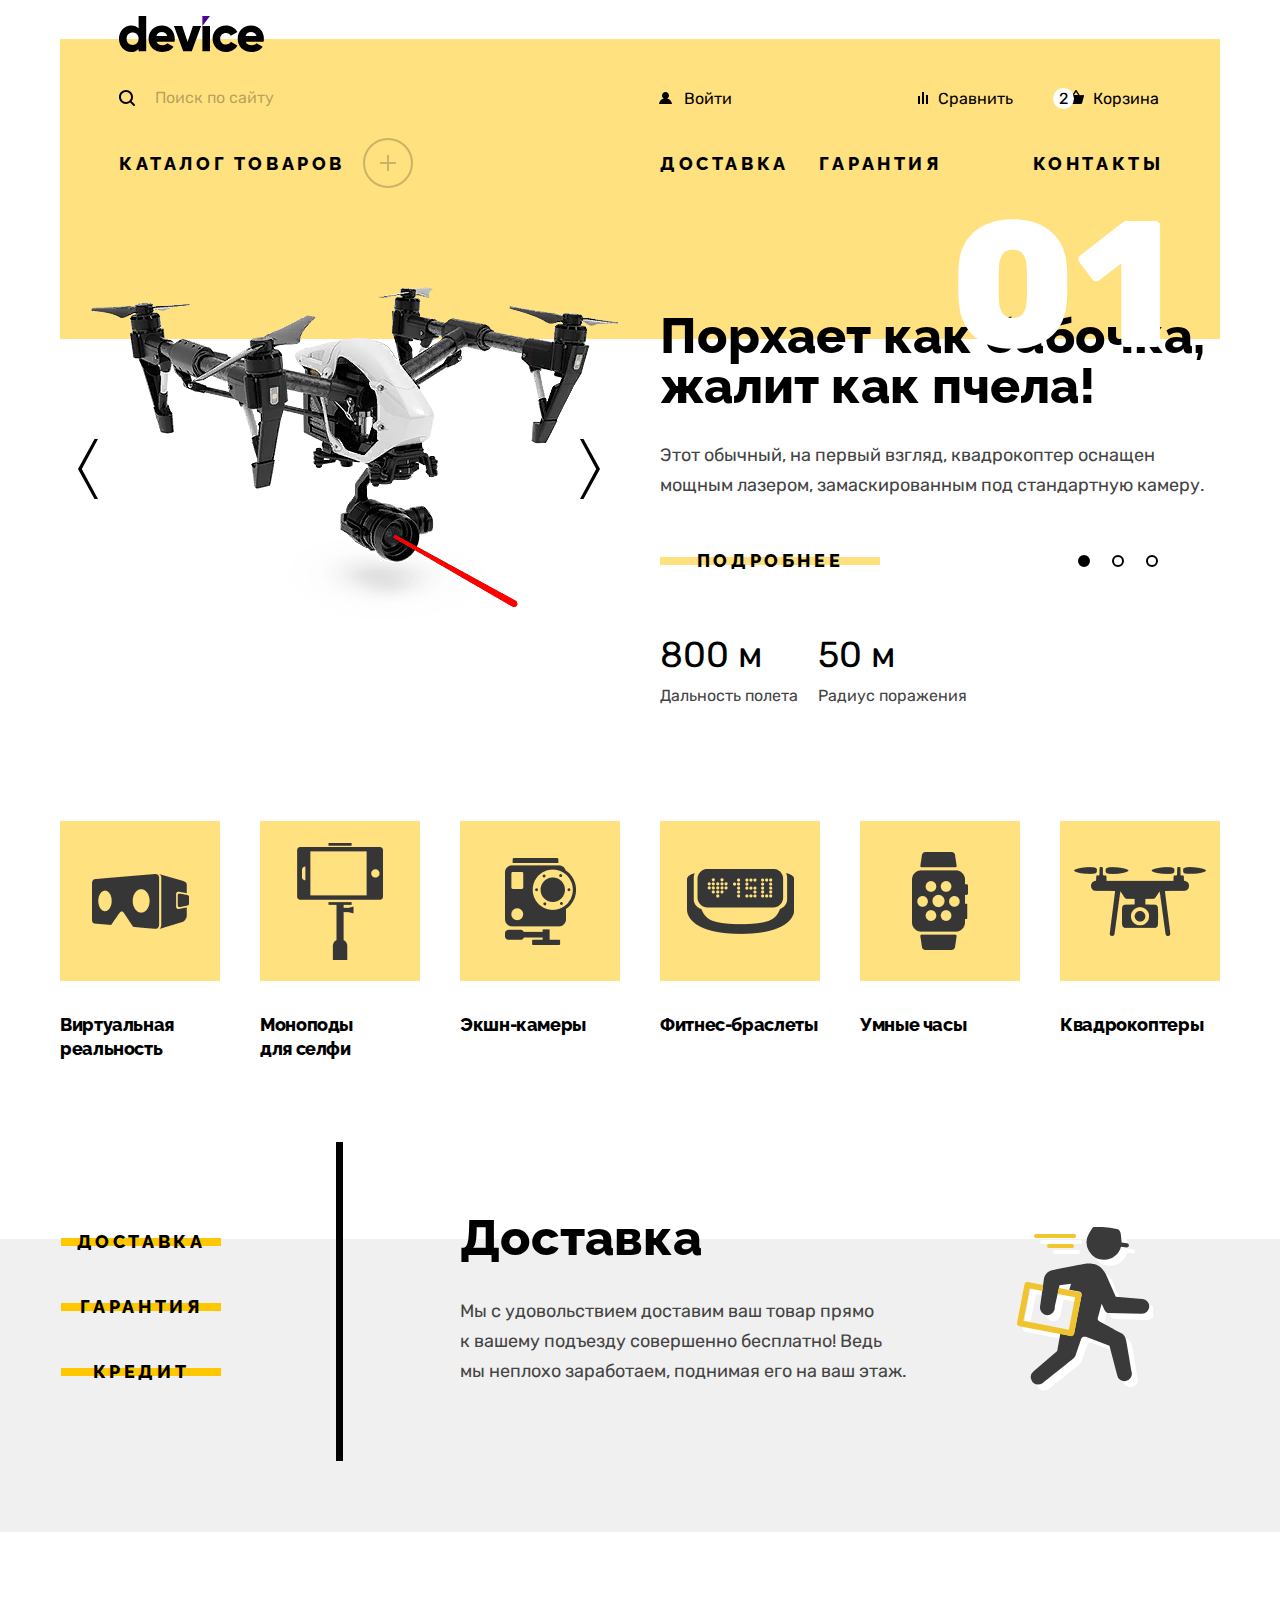
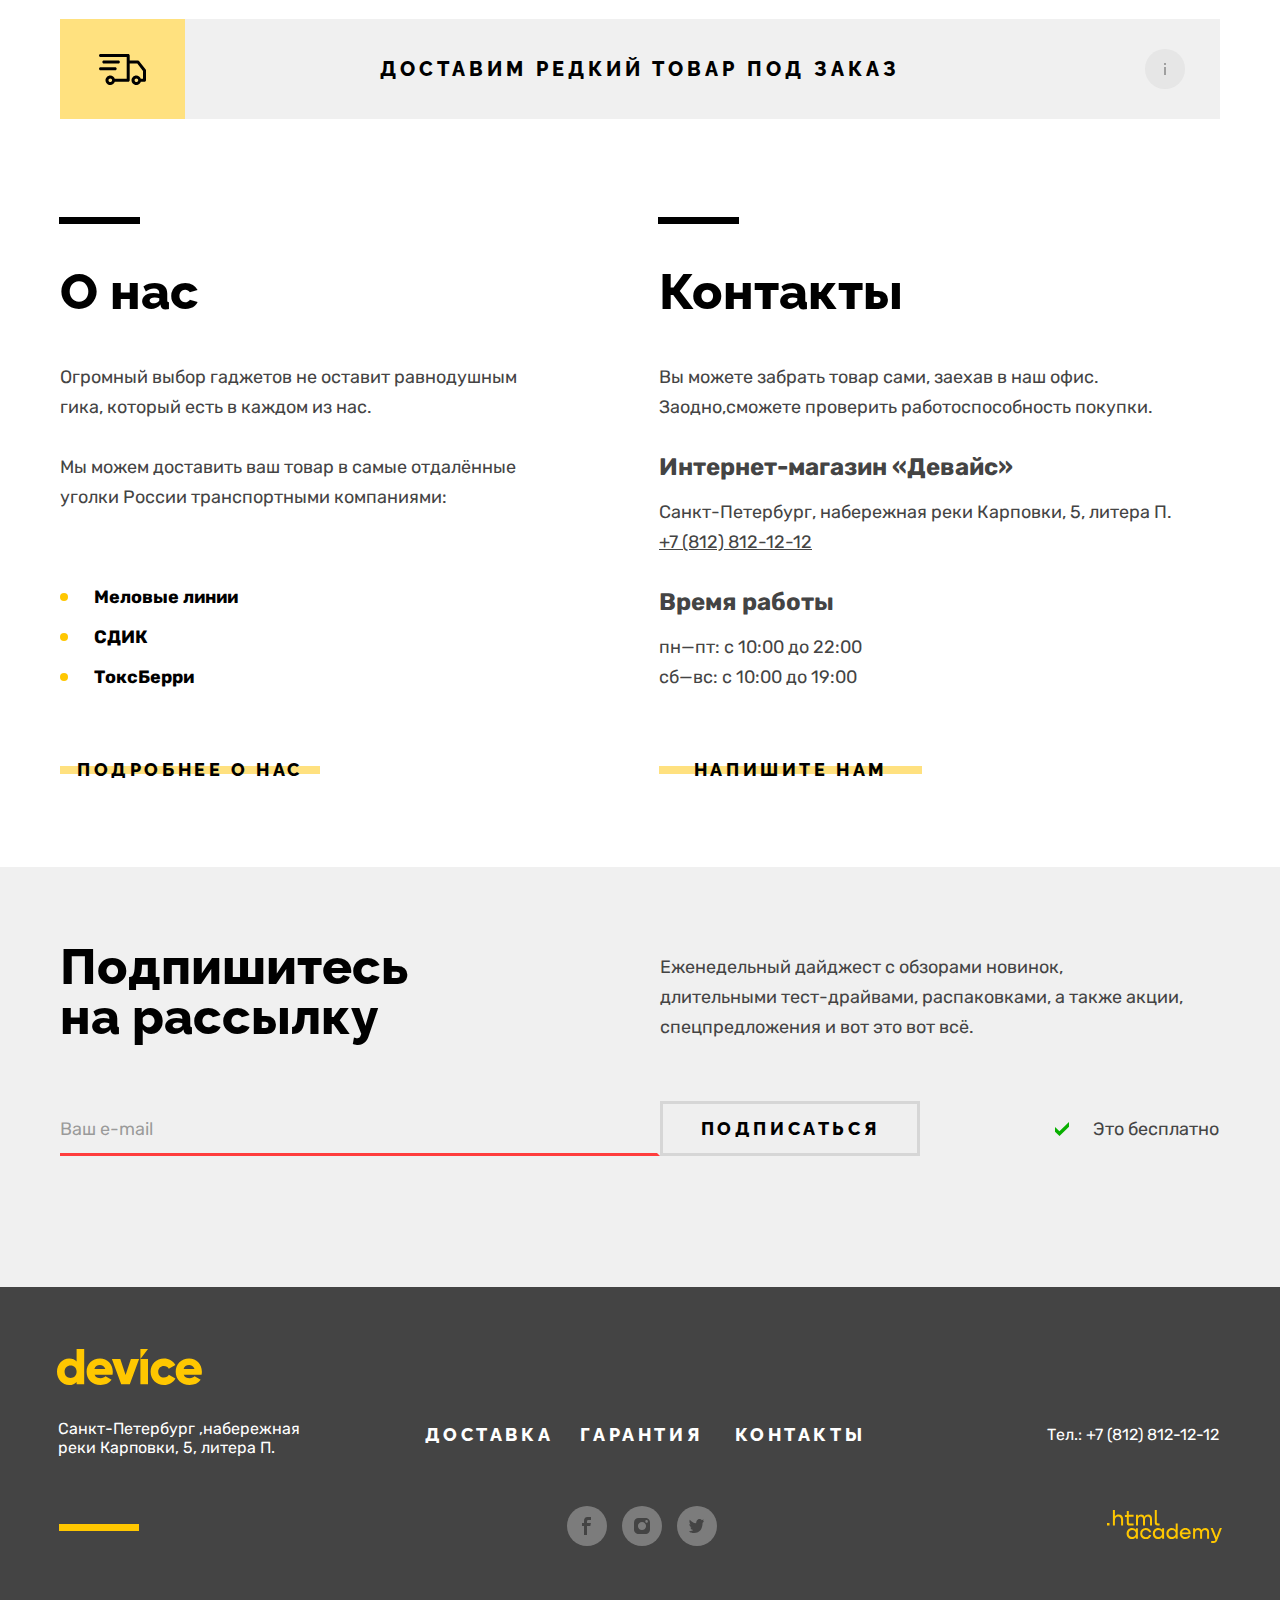
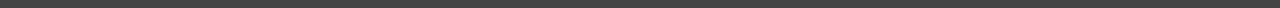
==== commit 34345b8d: "123" ====
--- a/index.html
+++ b/index.html
@@ -13,7 +13,7 @@
       <img class="header-logo" src="img/header-logo.svg" width="145" height="36" alt="Логотип интернет-магазина Device">
       <div class="header-inner">
         <form class="main-search">
-          <input class="header-search" type="search" placeholder="Поиск по сайту">
+          <input class="header-search" type="search" value="Поиск по сайту">
           <button class="search-btn" type="submit">Найти</button>
         </form>
         <ul class="header-list navigation-user">
@@ -29,7 +29,7 @@
             </a>
           </li>
           <li class="header-list-item">
-            <a class="header-list-link header-list-compare link" href="#">
+            <a class="header-list-link link" href="#">
               <svg class="compare-svg" width="10" height="12" fill="none" aria-hidden="true" focusable="false"
                 xmlns="http://www.w3.org/2000/svg">
                 <path d="M6 0H4v12h2V0ZM2 4H0v8h2V4ZM10 3H8v9h2V3Z" fill="#000" />
@@ -47,6 +47,43 @@
               </svg>
               Корзина
             </a>
+            <ul class="popover popover-cart">
+              <li class="popover-content">
+                <a class="popover-link" href="#">
+                  <img class="popover-img" src="img/popover/product-1-small.jpg" alt="Иконка селфи-палки" width="41"
+                    height="43">
+                  <p class="popover-text">
+                    Любительская<br>
+                    селфи-палка
+                  </p>
+                </a>
+                <button class="close-content-btn">
+                  <span class="visually-hidden">Удалить из корзины</span>
+                </button>
+              </li>
+              <li class="popover-content">
+                <a class="popover-link" href="#">
+                  <img class="popover-img" src="img/popover/product-2-small.jpg" alt="Иконка селфи-палки" width="41"
+                    height="43">
+                  <p class="popover-text">
+                    Профессиональная<br>
+                    селфи-палка
+                  </p>
+                </a>
+                <button class="close-content-btn">
+                  <span class="visually-hidden">Удалить из корзины</span>
+                </button>
+              </li>
+              <li class="popover-products">
+                <p class="popover-products-text">Товаров: 2</p>
+                <p class="popover-products-text">Сумма: 2000 ₽</p>
+              </li>
+              <li class="popover-btn-inner">
+                <button class="popover-btn">
+                  Открыть корзину
+                </button>
+              </li>
+            </ul>
           </li>
         </ul>
       </div>
@@ -370,8 +407,8 @@
         <ul class="advantages-description-list">
           <li class="advantages-description-item">
             <h2 class="advantages-title title">Доставка</h2>
-            <p class="advantages-text">Мы с удовольствием доставим ваш товар прямо
-              к вашему подъезду совершенно бесплатно! Ведь
+            <p class="advantages-text">Мы с удовольствием доставим ваш товар прямо<br>
+              к вашему подъезду совершенно бесплатно! Ведь<br>
               мы неплохо заработаем, поднимая его на ваш этаж.</p>
             <svg class="advantages-svg" width="136" height="164" fill="none" aria-hidden="true" focusable="false"
               xmlns="http://www.w3.org/2000/svg">
@@ -487,14 +524,12 @@
             ТоксБерри
           </li>
         </ul>
-        <div class="about-us-inner">
-          <a class="about-us-link link" href="">Подробнее о нас</a>
-        </div>
+        <a class="about-us-link about-us-link-left link" href="">Подробнее о нас</a>
       </section>
       <section class="contacts">
         <h2 class="contacts-title title">Контакты</h2>
         <p class="contacts-text">Вы можете забрать товар сами, заехав в наш офис.
-          Заодно, сможете проверить работоспособность покупки. </p>
+          Заодно,сможете проверить работоспособность покупки. </p>
         <h3 class="contacts-subtitle">Интернет-магазин «Девайс»</h3>
         <address class="contacts-adress-text">
           Санкт-Петербург, набережная реки Карповки, 5, литера П.<br>
@@ -505,9 +540,7 @@
           <li class="contacts-schedule-item">пн—пт: с 10:00 до 22:00</li>
           <li class="contacts-schedule-item">сб—вс: с 10:00 до 19:00</li>
         </ul>
-        <div class="contacts-inner">
-          <a class="about-us-link link" href="">Напишите нам</a>
-        </div>
+        <a class="about-us-link contacts-link link" href="">Напишите нам</a>
       </section>
     </div>
     <section class="destribution">
@@ -515,13 +548,13 @@
         <div class="destribution-container">
           <p class="destribution-title title">Подпишитесь
             на рассылку</p>
-          <p class="destribution-text">Еженедельный дайджест с обзорами новинок,
+          <p class="destribution-text">Еженедельный дайджест с обзорами новинок,<br>
             длительными тест-драйвами, распаковками, а также акции, спецпредложения и вот это вот всё.</p>
         </div>
         <form class="newsletter-form" action="https://echo.htmlacademy.ru/" method="post">
           <p class="newsletter-email">
             <label class="visually-hidden" for="newsletter-email">Email</label>
-            <input class="field field-invalid" placeholder="Ваш e-mail" type="email" name="newsletter-email"
+            <input class="field field-invalid" value="Ваш e-mail" type="email" name="newsletter-email"
               id="newsletter-email" required>
           </p>
           <button class="button newsletter-button" type="submit">
@@ -538,7 +571,7 @@
         <img class="footer-logo" src="img/footer-logo.svg" width="145" height="36"
           alt="Логотип интернет-магазина Device">
         <address class="footer-address">
-          Санкт-Петербург, набережная<br>реки Карповки, 5, литера П.
+          Санкт-Петербург ,набережная<br>реки Карповки, 5, литера П.
         </address>
       </section>
       <section class="footer-middle">
--- a/css/style.css
+++ b/css/style.css
@@ -80,19 +80,24 @@
 }
 .main-container {
   flex-grow: 1;
-  margin-top: 40px;
+  margin-top: 39px;
 }
 .header-container {
   width: 1160px;
   margin: 0 auto;
   background-color: #FFE17F;
-  padding-bottom: 165px;
+  padding-bottom: 155px;
+}
+.main-catalog {
+  margin-bottom: 37px;
+  margin-top: 41px;
+  margin-left: -4px;
 }
 .header-catalog-container {
   width: 1160px;
+  padding-bottom: 42px;
   margin: 0 auto;
   background-color: #FFE17F;
-  padding-bottom: 55px;
 }
 .main-search {
   width: 516px;
@@ -136,10 +141,12 @@
   opacity: 0.3;
 }
 .header-search {
+  font-family: "Rubik", sans-serif;
+  font-size: 16px;
+  line-height: 19px;
   width: 356px;
   padding: 10px 0;
-  padding-left: 52px;
-  color: rgba(0, 0, 0, 0.3);
+  padding-left: 50px;
   background-image: url(../img/icons/search.svg);
   background-repeat: no-repeat;
   background-position: center left 14px;
@@ -147,6 +154,7 @@
   background-color: transparent;
   border: none;
   outline: none;
+  color: rgba(0, 0, 0, 0.3);
 }
 .header-search:hover {
   color: rgba(0, 0, 0, 0.6);
@@ -154,12 +162,13 @@
 .header-logo {
   position: relative;
   top: -23px;
-  left: 42.5px;
+  left: 59px;
 }
 .header-inner {
   display: flex;
-  margin-left: 30px;
-  margin-bottom: 30px;
+  margin-left: 45px;
+  margin-top: -6px;
+  margin-bottom: 25px;
 }
 .header-list {
   display: flex;
@@ -170,7 +179,7 @@
   margin: 0;
   padding: 0;
   margin-left: auto;
-  margin-right: 22px;
+  margin-right: 36px;
 }
 .header-list-link {
   border-radius: 20px;
@@ -181,7 +190,7 @@
   font-weight: 400;
 }
 .header-log-out {
-  padding-left: 4px;
+  padding-left: 0;
   color: rgba(0, 0, 0, 0.3);
 }
 .header-list-link:hover {
@@ -204,22 +213,22 @@
 }
 .header-list-item:first-child {
   margin-right: auto;
-}
-.header-list-compare {
-  margin-right: 30px;
+  margin-left: 22px;
+}
+.header-list-item:nth-of-type(2) {
+  margin-right: 15px;
 }
 .enter-svg {
-  margin-right: 5px;
-  margin-left: 10px;
+  margin-right: 8px;
+  margin-left: 7px;
 }
 .compare-svg {
-  margin-left: 10px;
-  margin-right: 7px;
+  margin-right: 6px;
 }
 .header-link-cart::before {
   content: '2';
   position: absolute;
-  left: 1px;
+  left: 0;
   top: 5px;
   width: 21px;
   height: 21px;
@@ -235,6 +244,146 @@
   margin-left: 5px;
   margin-right: 5px;
 }
+.popover {
+  position: absolute;
+  top: 38px;
+  right: -55px;
+  z-index: 1;
+  width: 320px;
+  background-color: #000;
+  min-height: 302px;
+  font-size: 16px;
+  line-height: 20px;
+  box-shadow: 0px 10px 0px rgba(0, 0, 0, 0.1);
+  color: #fff;
+  list-style-type: none;
+  margin: 0;
+  padding: 0;
+  display: none;
+}
+.popover-open {
+  display: block;
+}
+.popover::after {
+  content: '';
+  top: -5px;
+  right: 156px;
+  position: absolute;
+  width: 14px;
+  height: 6px;
+  background-image: url(../img/popover/popover-arrow.svg);
+  background-repeat: no-repeat;
+  background-position: center;
+}
+.popover-content {
+  position: relative;
+  padding: 20px;
+}
+.popover-content + .popover-content {
+  border-top: 1px solid rgba(255, 255, 255, 0.1);
+}
+.popover-link {
+  display: flex;
+  flex-grow: 1;
+  text-decoration: none;
+  color: #fff;
+}
+.popover-link:hover {
+  opacity: 0.6;
+}
+.popover-link:focus {
+  outline: none;
+  color: #AF4FFF;
+}
+.popover-link:focus .popover-img {
+  box-shadow: 0 0 0 5px #AF4FFF;
+}
+.popover-link:active {
+  opacity: 0.3;
+}
+.popover-text {
+  width: 180px;
+  margin-left: 23px;
+  margin-top: 2px;
+}
+.close-content-btn {
+  position: absolute;
+  right: 17px;
+  top: 23px;
+  width: 11px;
+  height: 11px;
+  border: none;
+  padding: 0;
+  background-color: transparent;
+  cursor: pointer;
+  padding: 9px;
+  border-radius: 50%;
+}
+.close-content-btn::after {
+  position: absolute;
+  content: '';
+  right: 2px;
+  left: 2px;
+  height: 1px;
+  background-color: #fff;
+  transform: rotate(45deg);
+}
+.close-content-btn::before {
+  position: absolute;
+  content: '';
+  right: 2px;
+  left: 2px;
+  height: 1px;
+  background-color: #fff;
+  transform: rotate(-45deg);
+}
+.close-content-btn:hover {
+  opacity: 0.6;
+}
+.close-content-btn:active {
+  opacity: 0.3;
+}
+.close-content-btn:focus {
+  outline: none;
+  box-shadow: 0 0 0 2px #AF4FFF;
+}
+.close-content-btn:active {
+  opacity: 0.3;
+}
+.popover-products {
+  display: flex;
+  padding: 13px 20px;
+  justify-content: space-between;
+  background-color: #1a1a1a;
+}
+.popover-btn-inner {
+  margin: 19px 20px;
+}
+.popover-btn {
+  width: 100%;
+  font-family: 'Raleway', sans-serif;
+  font-weight: 800;
+  font-size: 18px;
+  line-height: 21px;
+  text-align: center;
+  letter-spacing: 0.2em;
+  text-transform: uppercase;
+  color: #000;
+  border: none;
+  padding: 14px 15px;
+  background-color: #fff;
+  cursor: pointer;
+}
+.popover-btn:hover {
+  background-color: #FFE17F;
+}
+.popover-btn:focus {
+  outline: 5px solid #AF4FFF;
+}
+.popover-btn:active {
+  background-color: #FFE17F;
+  color: rgba(0, 0, 0, 0.3);
+}
 .navigation {
   display: flex;
   margin-left: 20px;
@@ -243,7 +392,7 @@
   list-style: none;
   margin: 0;
   padding: 0;
-  margin-left: 8px;
+  margin-left: 21px;
 }
 .navigation-catalog-link {
   position: relative;
@@ -273,8 +422,8 @@
 }
 .navigation-element {
   position: absolute;
-  right: -52px;
-  top: -3px;
+  right: -50px;
+  top: -4px;
   width: 50px;
   height: 50px;
   border-radius: 50%;
@@ -318,10 +467,13 @@
   padding: 0;
   width: 565px;
   margin-left: auto;
-  margin-right: 21px;
+  margin-right: 13px;
+}
+.navigation-item:nth-of-type(2) {
+  margin-left: -6px;
 }
 .navigation-item:last-child {
-  margin-left: auto;
+  margin-left: 55px;
 }
 .navigation-link {
   display: flex;
@@ -351,7 +503,7 @@
   opacity: 0.3;
 }
 .promo {
-  margin-bottom: 70px;
+  margin-bottom: 67px;
 }
 .promo-descr-text {
   position: relative;
@@ -364,8 +516,8 @@
   font-size: 180px;
   line-height: 30px;
   color: #fff;
-  right: 35px;
-  top: -45px;
+  right: 49px;
+  top: -40px;
 }
 .promo-gallery {
   display: flex;
@@ -379,6 +531,7 @@
   position: absolute;
   display: flex;
   justify-content: space-between;
+  margin-top: 3px;
 }
 .slider-button {
   width: 36px;
@@ -399,24 +552,30 @@
 .slider-button:active {
   opacity: 0.1;
 }
+.slider-prev {
+ margin-left: 10px;
+}
 .slider-prev svg {
   transform: rotate(180deg);
 }
+.slider-next {
+ margin-right: 12px;
+}
 .slider-image {
   display: block;
 }
 .promo-title {
-  margin-bottom: 25px;
+  margin-bottom: 29px;
 }
 .promo-text {
-  margin-bottom: 30px;
+  margin-bottom: 35px;
 }
 .promo-description {
   display: flex;
   justify-content: space-between;
 }
 .services {
-  margin-bottom: 140px;
+  margin-bottom: 173px;
 }
 .services-list {
   display: grid;
@@ -431,7 +590,7 @@
   position: relative;
   width: 160px;
   height: 160px;
-  margin-bottom: 35px;
+  margin-bottom: 32px;
   background-color: #FFE17F;
 }
 .services-item-img img {
@@ -466,34 +625,213 @@
 .services-link:active {
   color: rgba(0, 0, 0, 0.3);
 }
-.services-link:active
-.about-us-container {
-  display: flex;
-  width: 1160px;
-  margin: 0 auto;
-}
-.inner-header {
-  padding-top: 35px;
-}
 .catalog-title {
-  margin-bottom: 15px;
+  margin-bottom: 17px;
 }
 .catalog-products {
   display: flex;
 }
+.catalog-span-inner {
+  padding: 20px 0px 20px 128px;
+  width: 396px;
+  background-color: #dcdcdc;
+}
+.sorting-type {
+  background-color: #ebebeb;
+  padding: 22px 72px 21px;
+  display: flex;
+  align-items: center;
+}
+.catalog-span {
+  font-family: 'Raleway', sans-serif;
+  text-transform: uppercase;
+  font-weight: 800;
+  font-size: 16px;
+  line-height: 19px;
+  letter-spacing: 0.2em;
+  color: #000;
+}
+.sorting-span {
+  font-family: 'Raleway', sans-serif;
+  text-transform: uppercase;
+  font-weight: 800;
+  font-size: 16px;
+  line-height: 19px;
+  letter-spacing: 0.2em;
+  color: #000;
+  margin-right: 35px;
+}
+.select-control {
+  padding: 3px 40px 5px 15px;
+  font-family: 'Rubik', sans-serif;
+  font-size: 16px;
+  line-height: 19px;
+  border: none;
+  background-color: transparent;
+  padding-right: 25px;
+  appearance: none;
+  background-image: url(../img/arrow-down.png);
+  background-repeat: no-repeat;
+  background-position: center right;
+}
+.select-control:hover {
+  opacity: 0.6;
+}
+.select-control:focus {
+  outline: none;
+  box-shadow: 0 0 0 5px #AF4FFF;
+}
+.select-control:active {
+  opacity: 0.3;
+}
+.catalog-products-inner {
+  background-color: #e5e5e5;
+}
 .catalog-filter-inner {
-  background-color: #E5E5E5;
+  padding-top: 83px;
+}
+.catalog-filter {
+  margin-left: 125px;
 }
 .catalog-filter-group {
   width: 200px;
   margin: 0;
   padding: 0;
-}
-.catalog-filter-btn {
-  width: 200px;
-}
-.sortyng-type {
-  width: 386px;
+  border: none;
+}
+.range {
+  margin-bottom: 48px;
+}
+.range-scale {
+  position: relative;
+  height: 2px;
+  margin-bottom: 15px;
+  background-color: #dcdcdc;
+  margin-left: 1px;
+}
+
+.range-bar {
+  position: absolute;
+  height: 2px;
+  background-color: #000;
+}
+.range-toggle {
+  position: absolute;
+  width: 18px;
+  height: 18px;
+  border-radius: 50%;
+  border: 2px solid #000;
+  background-color: #e5e5e5;
+  cursor: pointer;
+}
+.range-toggle:focus {
+  outline: none;
+  border-color: #AF4FFF;
+}
+.range-toggle:active {
+  background-color: #000;
+}
+.toggle-min {
+  top: -8px;
+}
+.toggle-max {
+  top: -8px;
+  right: -10px;
+}
+.range-wrapper-inputs {
+  display: flex;
+  justify-content: center;
+}
+.catalog-filter-label {
+  display: flex;
+  margin-right: 5px;
+  font-family: 'Rubik', sans-serif;
+  color: rgba(0, 0, 0, 0.3);
+  font-size: 15px;
+  line-height: 18px;
+  font-weight: 400;
+  margin-right: 52px;
+  margin-left: -3px;
+}
+.range-input {
+  font-family: inherit;
+  width: 30px;
+  padding: 0 2px;
+  text-align: center;
+  background-color: transparent;
+  border: none;
+  appearance: textfield;
+  font-size: 15px;
+  line-height: 18px;
+  color: inherit;
+}
+.range-input::-webkit-outer-spin-button,
+.range-input::-webkit-inner-spin-button {
+  appearance: none;
+  margin: 0;
+}
+.control {
+  position: relative;
+  display: block;
+  padding-left: 37px;
+}
+.control-mark {
+  display: flex;
+  position: absolute;
+  left: 0;
+  top: 6px;
+  width: 20px;
+  height: 20px;
+  border-radius: 3px;
+  border: 2px solid rgba(0, 0, 0, 0.2);
+}
+.control-input[type="checkbox"]:checked + .control-mark {
+  border-color: #000;
+}
+.control-input[type="checkbox"]:checked + .control-mark svg {
+  display: block;
+}
+.control-input[type="checkbox"]:hover + .control-mark {
+  border-color: rgba(0, 0, 0, 0.5);
+}
+.control-input[type="checkbox"]:disabled + .control-mark {
+  opacity: 0.1;
+}
+.control-input[type="checkbox"]:focus + .control-mark {
+  border-color: #AF4FFF;
+}
+.control-input[type="checkbox"]:focus .control {
+  color: #AF4FFF;
+}
+.control-input[type="checkbox"]:focus + .control-mark path {
+  fill: #AF4FFF;
+}
+.control-input[type="checkbox"]:active + .control-mark {
+  border-color: rgba(0, 0, 0, 0.2);
+}
+.control-input[type="radio"] + .control-mark {
+  border-radius: 50%;
+}
+.control-input[type="radio"]:checked + .control-mark {
+  border-color: #000;
+}
+.control-input[type="radio"]:checked + .control-mark::before {
+  position: absolute;
+  top: 4px;
+  left: 4px;
+  width: 8px;
+  height: 8px;
+  background-color: #242424;
+  border-radius: 50%;
+  content: "";
+}
+.control-mark svg {
+  display: none;
+  align-self: center;
+  margin: 0 auto;
+}
+.inner-header {
+  margin-bottom: 44px;
 }
 .catalog-list {
   display: flex;
@@ -501,12 +839,11 @@
   list-style: none;
   margin: 0;
   padding: 0;
-  margin-left: -10px;
-  margin-bottom: 50px;
+  margin-left: -13px;
 }
 .catalog-list-item {
   position: relative;
-  padding-right: 10px;
+  padding-right: 9px;
 }
 .catalog-list-item::after {
   content: '';
@@ -547,12 +884,26 @@
   list-style: none;
   margin: 0;
   padding: 0;
+  margin-left: 3px;
+  margin-bottom: 53px;
+}
+.catalog-filter-list-radio {
+  margin-bottom: 44px;
+}
+.catalog-filter-item:not(.catalog-filter-item:last-of-type) {
+  margin-bottom: 10px;
 }
 .catalog-filter-title {
+  position: relative;
   font-weight: 800;
   line-height: 20px;
   letter-spacing: -0.02em;
   color: #000;
+  margin-bottom: 37px;
+}
+.catalog-filter-title:nth-of-type(2),
+.catalog-filter-title:last-of-type {
+  margin-bottom: 22px;
 }
 .control-label {
   font-size: 16px;
@@ -560,6 +911,7 @@
   color: #000;
 }
 .catalog-filter-btn {
+  position: relative;
   font-family: "Raleway", sans-serif;
   font-style: normal;
   font-weight: 800;
@@ -568,23 +920,43 @@
   text-align: center;
   letter-spacing: 0.2em;
   text-transform: uppercase;
+  border: none;
+  margin-left: 4px;
+  z-index: 1;
+  width: 200px;
+  background-color: transparent;
+}
+.catalog-filter-btn::after {
+  content: '';
+  position: absolute;
+  height: 8px;
+  right: 0;
+  left: 0;
+  top: 8px;
+  background-color: #FFC700;
+  z-index: -1;
 }
 .catalog-main .container {
-  padding-left: 60px;
+  padding-left: 57px;
+}
+.catalog-right-column {
+  flex-grow: 1
 }
 .product-card-list {
   display: grid;
   grid-template-columns: 360px 360px;
-  gap: 40px;
+  gap: 41px 40px;
   list-style: none;
   margin: 0;
   padding: 0;
+  padding-top: 70px;
+  padding-left: 72px;
+  margin-bottom: 44px;
 }
 .product-card-item {
   display: flex;
   flex-direction: column;
   width: 360px;
-  margin-bottom: 45px;
 }
 .product-card-image {
   width: 360px;
@@ -605,14 +977,13 @@
 .product-card-link {
   position: relative;
   display: grid;
-  grid-template-columns: 280px 14px 66px;
-  grid-template-rows: 380px 30px 50px;
+  grid-template-columns: 276px 14px 66px;
+  grid-template-rows: 383px 30px 50px;
   font-size: 18px;
   line-height: 24px;
   letter-spacing: -0.02em;
   color: #000;
   text-decoration: none;
-  margin-bottom: 30px;
 }
 .card-info-inner {
   display: none;
@@ -648,9 +1019,9 @@
   width: 180px;
   border: none;
   position: relative;
-  top: 0;
-  right: 0;
-  left: 0;
+  top: -2px;
+  right: -1px;
+  left: -1px;
   bottom: 0;
   font-family: "Raleway",sans-serif;
   font-weight: 800;
@@ -680,12 +1051,16 @@
   justify-content: space-between;
   background-color: #EBEBEB;
   margin-bottom: 75px;
+  margin-left: 70px;
 }
 .pagination {
-  display: flex;
+  width: 170px;
+  display: flex;
+  align-items: center;
+  justify-content: space-between;
   padding: 0;
   margin: 0;
-  padding: 27px 30px 24px 29px;
+  margin-left: 52px;
   list-style: none;
 }
 .pagination-show-more,
@@ -703,11 +1078,12 @@
 }
 .pagination-show-more {
   box-sizing: content-box;
-  width: 100%;
-  padding: 18px 0;
-  margin-bottom: 50px;
+  width: 758px;
+  padding: 15px 0;
+  margin-bottom: 51px;
   border: 3px solid #e5e5e5;
   background-color: #fff;
+  margin-left: 70px;
 }
 .pagination-show-more:focus {
   outline: none;
@@ -724,7 +1100,10 @@
   display: flex;
   align-items: center;
   border: 5px solid transparent;
-  padding: 25px;
+  padding: 21px 20px;
+}
+.pagination-prev {
+  padding: 21px 25px;
 }
 .pagination-link:focus {
   outline: none;
@@ -738,17 +1117,12 @@
 }
 .pagination-link-number,
 .pagination-triple-point {
-  display: flex;
   width: 25px;
   height: 25px;
-  align-items: center;
-  justify-content: center;
   font-size: 16px;
   line-height: 19px;
   text-align: center;
-  opacity: 0.3;
   text-decoration: none;
-  margin-right: 20px;
   color: #444;
   opacity: 0.3;
 }
@@ -768,7 +1142,7 @@
 .slider-descr-nav {
   display: flex;
   justify-content: space-between;
-  margin-bottom: 70px;
+  margin-bottom: 51px;
 }
 .promo-link {
   position: relative;
@@ -841,6 +1215,9 @@
 .slider-pagination-button-current {
   background-color: #000;
 }
+.promo-table {
+  margin-left: -3px;
+}
 .promo-table th {
   font-size: 36px;
   line-height: 30px;
@@ -850,8 +1227,8 @@
 }
 .promo-table td {
   font-size: 16px;
-  padding-right: 20px;
-  padding-top: 5px;
+  padding-right: 17px;
+  padding-top: 8px;
 }
 .services-item {
   background-color: #FFE17F;
@@ -862,11 +1239,11 @@
   letter-spacing: -0.02em;
 }
 .advantages {
-  margin-bottom: 100px;
+  margin-bottom: 87px;
   background-color: #F0F0F0;
 }
 .advantages-title {
-  margin-bottom: 35px;
+  margin-bottom: 33px;
 }
 .advantages-container {
   display: flex;
@@ -883,20 +1260,20 @@
 .advantages-list {
   position: relative;
   width: 280px;
-  margin-top: -22px;
+  margin-top: -18px;
 }
 .advantages-list::after {
   content: '';
   position: absolute;
   width: 7px;
-  top: -75px;
-  bottom: -75px;
-  right: 0;
+  top: -79px;
+  bottom: -69px;
+  right: -3px;
   background-color: #000;
 }
 .advantages-item {
   position: relative;
-  margin-bottom: 20px;
+  margin-bottom: 24px;
 }
 .advantages-item:last-child {
   margin-bottom: 0;
@@ -906,15 +1283,15 @@
 }
 .advantages-svg {
   position: absolute;
-  right: 0;
-  top: 16px;
+  right: -3px;
+  top: 14px;
 }
 .advantages-link {
   position: relative;
   display: block;
-  width: 160px;
-  padding: 10px 0;
-  font-size: 20px;
+  width: 162px;
+  padding: 9px 0;
+  font-size: 18px;
   line-height: 23px;
   text-align: center;
   letter-spacing: 0.2em;
@@ -944,8 +1321,8 @@
 }
 .advantages-description-list {
   width: 690px;
-  margin-left: 115px;
-  margin-top: -30px;
+  margin-left: 120px;
+  margin-top: -26px;
 }
 .advantages-description-item {
   position: relative;
@@ -960,7 +1337,6 @@
   position: relative;
   width: 1160px;
   margin: 0 auto;
-  margin-top: 90px;
   padding: 38.5px 0;
   font-family: "Raleway";
   font-weight: 800;
@@ -972,7 +1348,7 @@
   text-decoration: none;
   background-color: #F0F0F0;
   color: #000;
-  margin-bottom: 100px;
+  margin-bottom: 98px;
 }
 .advantages-special-link::before {
   position: absolute;
@@ -1026,12 +1402,12 @@
   display: flex;
   width: 1160px;
   margin: 0 auto;
-  padding-top: 45px;
-  justify-content: space-between;
+  padding-top: 50px;
+  margin-bottom: 72px;
 }
 .about-us {
   width: 500px;
-  margin-right: auto;
+  margin-right: 99px;
 }
 .contacts {
   width: 515px;
@@ -1039,7 +1415,7 @@
 .about-us-title,
 .contacts-title {
   width: 500px;
-  margin-bottom: 25px;
+  margin-bottom: 45px;
   position: relative;
 }
 .about-us-title::before,
@@ -1047,8 +1423,8 @@
   content: '';
   position: absolute;
   height: 7px;
-  top: -45px;
-  left: 0;
+  top: -50px;
+  left: -1px;
   right: 420px;
   background-color: #000;
 }
@@ -1057,13 +1433,13 @@
   margin-bottom: 30px;
 }
 .about-us-text-second {
-  margin-bottom: 70px;
+  margin-bottom: 75px;
 }
 .about-us-list {
   margin: 0;
   padding: 0;
   list-style: none;
-  margin-bottom: 65px;
+  margin-bottom: 57px;
 }
 .about-us-inner {
   margin-top: auto;
@@ -1108,11 +1484,11 @@
 }
 .about-us-item {
   position: relative;
-  padding-left: 35px;
+  padding-left: 34px;
   line-height: 20px;
-  font-weight: 800;
+  font-weight: 700;
   color: #000;
-  margin-bottom: 25px;
+  margin-bottom: 20px;
 }
 .about-us-item::before {
   content: '';
@@ -1126,7 +1502,7 @@
 }
 .contacts-subtitle,
 .contacts-working-time {
-  font-weight: 800;
+  font-weight: 700;
   font-size: 24px;
   line-height: 30px;
   color: #444;
@@ -1143,28 +1519,27 @@
   list-style: none;
   margin: 0;
   padding: 0;
-  margin-bottom: 68px;
+  margin-bottom: 52px;
 }
 .contacts-link {
-  font-size: 18px;
-  line-height: 21px;
-  text-align: center;
-  letter-spacing: 0.2em;
-  text-transform: uppercase;
-  margin-bottom: 87px;
+  width: 263px;
+}
+.about-us-link-left {
+  width: 260px;
+  padding: 15px 0px;
 }
 .destribution {
   background-color: #F0F0F0;
-  padding-bottom: 135px;
+  padding-bottom: 130px;
 }
 .destribution-container {
   display: flex;
   justify-content: space-between;
+  margin-bottom: 59px;
 }
 .destribution-title {
   width: 400px;
   padding-top: 75px;
-  margin-bottom: 40px;
 }
 .destribution-text {
   width: 560px;
@@ -1175,12 +1550,19 @@
   grid-template-columns: 600px 260px 300px;
 }
 .field {
+  font-family: "Rubik", sans-serif;
+  font-weight: 400;
   width: 100%;
-  border: 3px solid transparent;
+  border-left: none;
+  border-right: 3px solid transparent;
+  border-top: 3px solid transparent;
   border-bottom: 3px solid rgba(0, 0, 0, 0.1);
-  padding: 17px 0;
+  padding: 9.5px 0;
   background-color: #F0F0F0;
   outline: none;
+  font-size: 18px;
+  line-height: 30px;
+  color: rgb(68, 68, 68, 0.5);
 }
 .field-invalid {
   border-bottom: 3px solid #FF3D3D;
@@ -1207,7 +1589,6 @@
   letter-spacing: 0.2em;
   text-transform: uppercase;
   border: 3px solid rgba(0, 0, 0, 0.1);
-  margin-left: -3px;
 }
 .newsletter-button:focus {
   border: 3px solid #AF4FFF;
@@ -1227,30 +1608,32 @@
   color: #444444;
   text-align: end;
   margin-left: auto;
-  padding: 14px 0;
+  padding: 13px 0;
+  padding-right: 1px;
   background-image: url(../img/icons/green-check.svg);
   background-repeat: no-repeat;
   background-position: left center;
 }
 .main-footer {
   background-color: #444444;
+  padding-bottom: 44px;
 }
 .footer-left {
   position: relative;
-  padding-top: 60px;
-  padding-bottom: 75px;
+  padding-top: 62px;
 }
 .footer-left::after {
   content: '';
   position: absolute;
   width: 80px;
   height: 7px;
-  left: 0;
-  bottom: 65px;
+  left: -1px;
+  bottom: 33px;
   background-color: #FFC700;
 }
 .footer-logo {
-  margin-bottom: 35px;
+  margin-left: -3px;
+  margin-bottom: 25px;
 }
 .footer-container {
   width: 1160px;
@@ -1263,10 +1646,10 @@
   line-height: 19px;
   color: #fff;
   font-style: normal;
-  margin-bottom: 74px;
+  margin-left: -2px;
 }
 .footer-middle {
-  padding-top: 145px;
+  padding-top: 132px;
 }
 .footer-socials-list {
   width: 150px;
@@ -1274,7 +1657,7 @@
   justify-content: space-between;
   flex-wrap: wrap;
   list-style: none;
-  margin: 0 auto;
+  margin-left: 153px;
   padding: 0;
 }
 .footer-socials-link {
@@ -1312,10 +1695,17 @@
   margin: 0;
   padding: 0;
   display: flex;
-  justify-content: space-between;
   width: 510px;
   flex-wrap: wrap;
-  margin-bottom: 63px;
+  margin-bottom: 57px;
+  margin-left: -7px;
+}
+.footer-nav-item {
+  width: 148px;
+  margin-right: 7px;
+}
+.footer-nav-item:last-child {
+  margin-right: 0;
 }
 .footer-nav-link {
   position: relative;
@@ -1334,21 +1724,21 @@
 .footer-nav-link:hover {
   color: #FFC700;
 }
-.footer-nav-link:hover::after {
-  position: absolute;
+  /*.footer-nav-link:hover::after {
+ position: absolute;
   content: '';
   height: 2px;
   right: 21px;
   left: 19px;
   bottom: 3px;
   background-color: #FFC700;
-}
+} */
 .footer-nav-link:active {
   opacity: 0.3;
 }
 .footer-right {
-  padding-top: 150px;
-  margin-right: -10px;
+  padding-top: 134px;
+  margin-right: -14px;
 }
 .footer-right-text {
   display: block;
@@ -1359,7 +1749,7 @@
   line-height: 19px;
   color: #fff;
   text-align: right;
-  margin-bottom: 62px;
+  margin-bottom: 52px;
   border-radius: 25px;
 }
 .footer-right-text:focus {
@@ -1380,6 +1770,7 @@
   padding-left: 10px;
   border-radius: 10px;
   margin-left: auto;
+  margin-right: 2px;
 }
 .footer-right-link:focus {
   outline: none;
@@ -1391,3 +1782,103 @@
 .footer-right-link:active {
   opacity: 0.3;
 }
+.modal-container {
+  position: fixed;
+  top: 0;
+  left: 0;
+  display: flex;
+  height: 100%;
+  width: 100%;
+  background-color: rgba(229, 229, 229, 0.8);
+}
+.modal {
+  gap: 40px;
+  position: relative;
+  padding: 63px 70px;
+  margin: auto;
+  background-color: #fff;
+  width: 920px;
+  border: 10px solid #000;
+  box-shadow: 0px 10px 0px rgba(0, 0, 0, 0.1);
+}
+.modal-close-btn {
+  position: absolute;
+  padding: 0;
+  padding: 19px;
+  top: 73px;
+  right: 64px;
+  background-image: url(../img/icons/close.svg);
+  background-repeat: no-repeat;
+  background-position: center;
+  width: 26px;
+  height: 26px;
+  border: none;
+  background-color: transparent;
+  cursor: pointer;
+  border-radius: 50%;
+}
+.modal-close-btn:hover {
+  opacity: 0.6;
+}
+.modal-close-btn:focus {
+  outline: none;
+  box-shadow: 0 0 0 5px #AF4FFF;
+}
+.modal-close-btn:active {
+  opacity: 0.3;
+}
+.modal-group-inner {
+  display: flex;
+  justify-content: space-between;
+  align-items: flex-start;
+}
+.modal-group-inner:not(.modal-group-inner:last-child) {
+  margin-bottom: 14px;
+}
+.modal-group-inner .field-group {
+  display: flex;
+  flex-direction: column;
+}
+.modal-title {
+  font-family: 'Raleway', sans-serif;
+  font-weight: 800;
+  font-size: 50px;
+  line-height: 50px;
+  color: #000;
+  margin-bottom: 67px;
+}
+.modal-form-title {
+  font-weight: 700;
+  font-size: 18px;
+  line-height: 20px;
+  letter-spacing: -0.02em;
+  color: #000;
+  margin-bottom: 14px;
+}
+.full-name-form-field,
+.email-form-field {
+  width: 360px;
+  font-size: 16px;
+  line-height: 20px;
+  padding: 17px 20px;
+}
+.more-form-field {
+  width: 560px;
+  padding: 17px 20px;
+  font-size: 16px;
+  line-height: 20px;
+}
+.quantity-form-field {
+  width: 60px;
+}
+.field-span {
+  font-size: 14px;
+  line-height: 20px;
+  padding-top: 6px;
+}
+.full-name-invalid {
+  color: #FF3D3D;
+}
+.quantity-inner {
+  display: flex;
+}
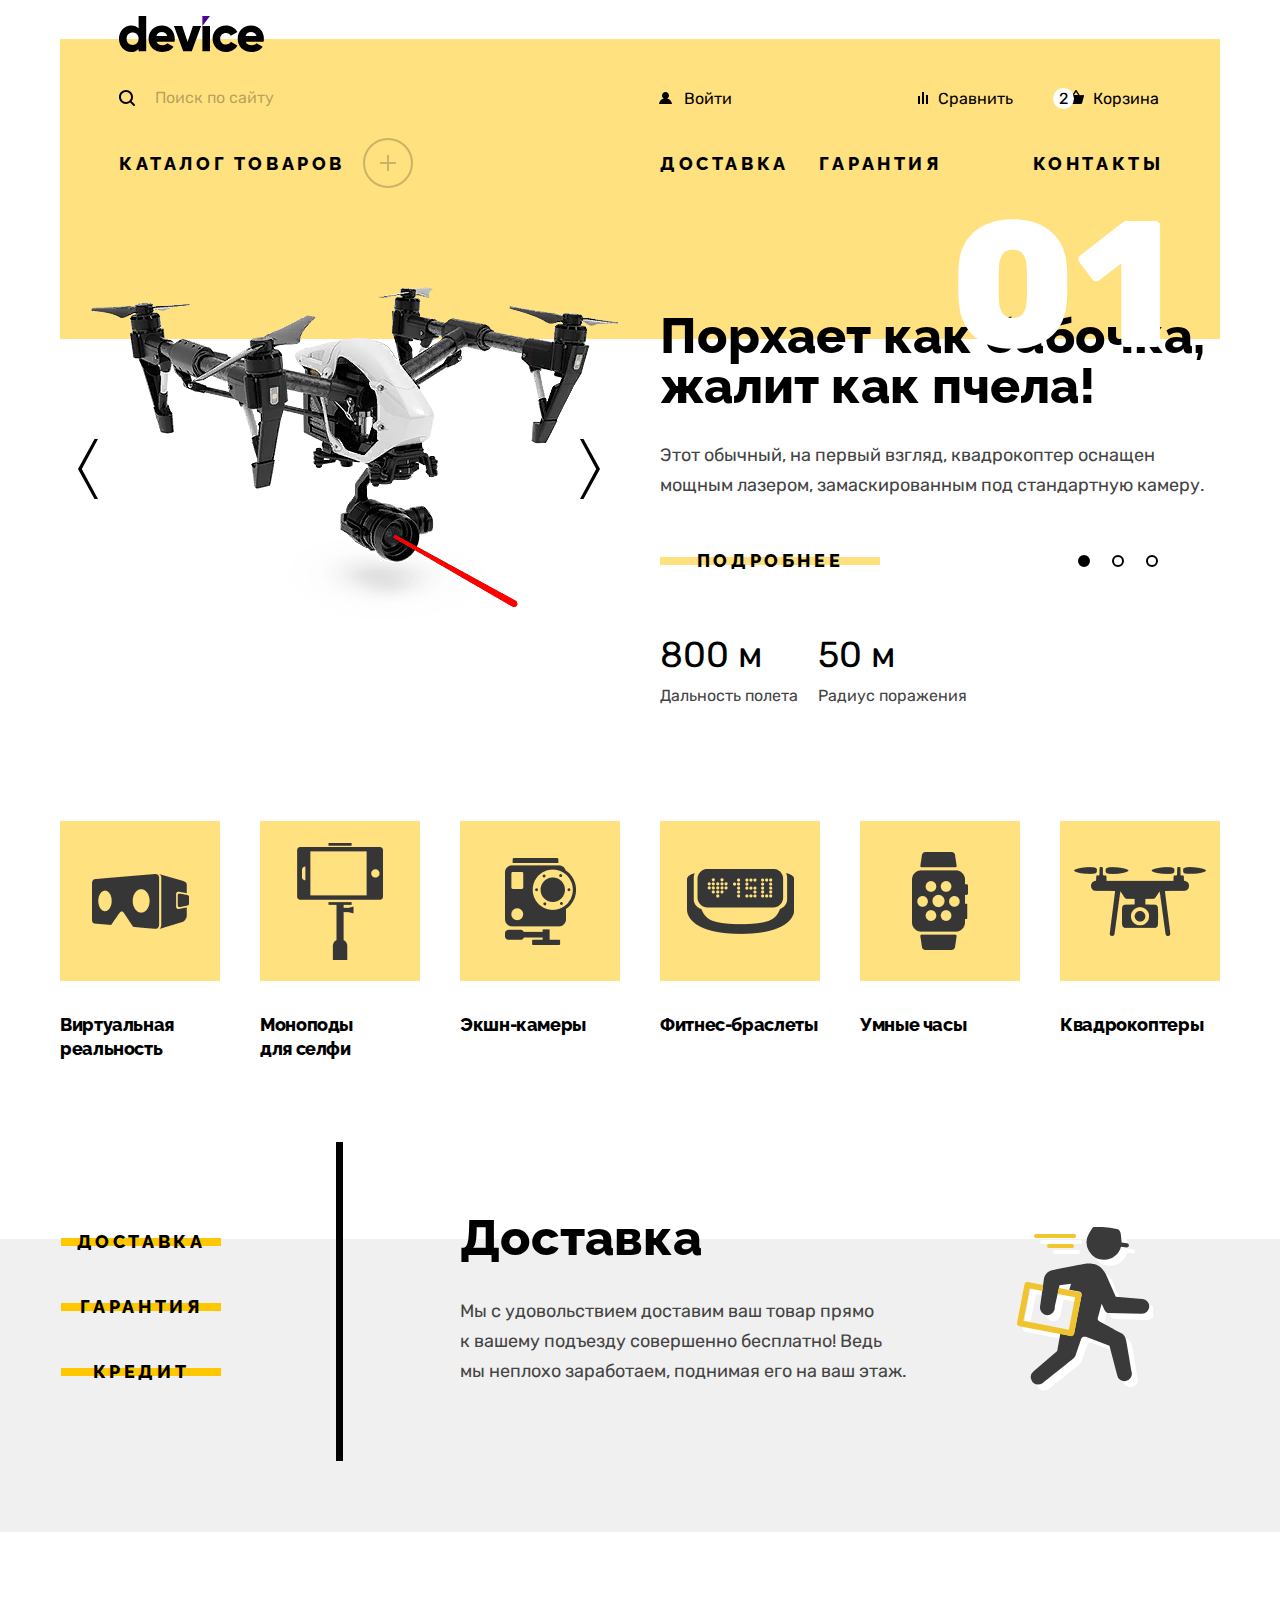
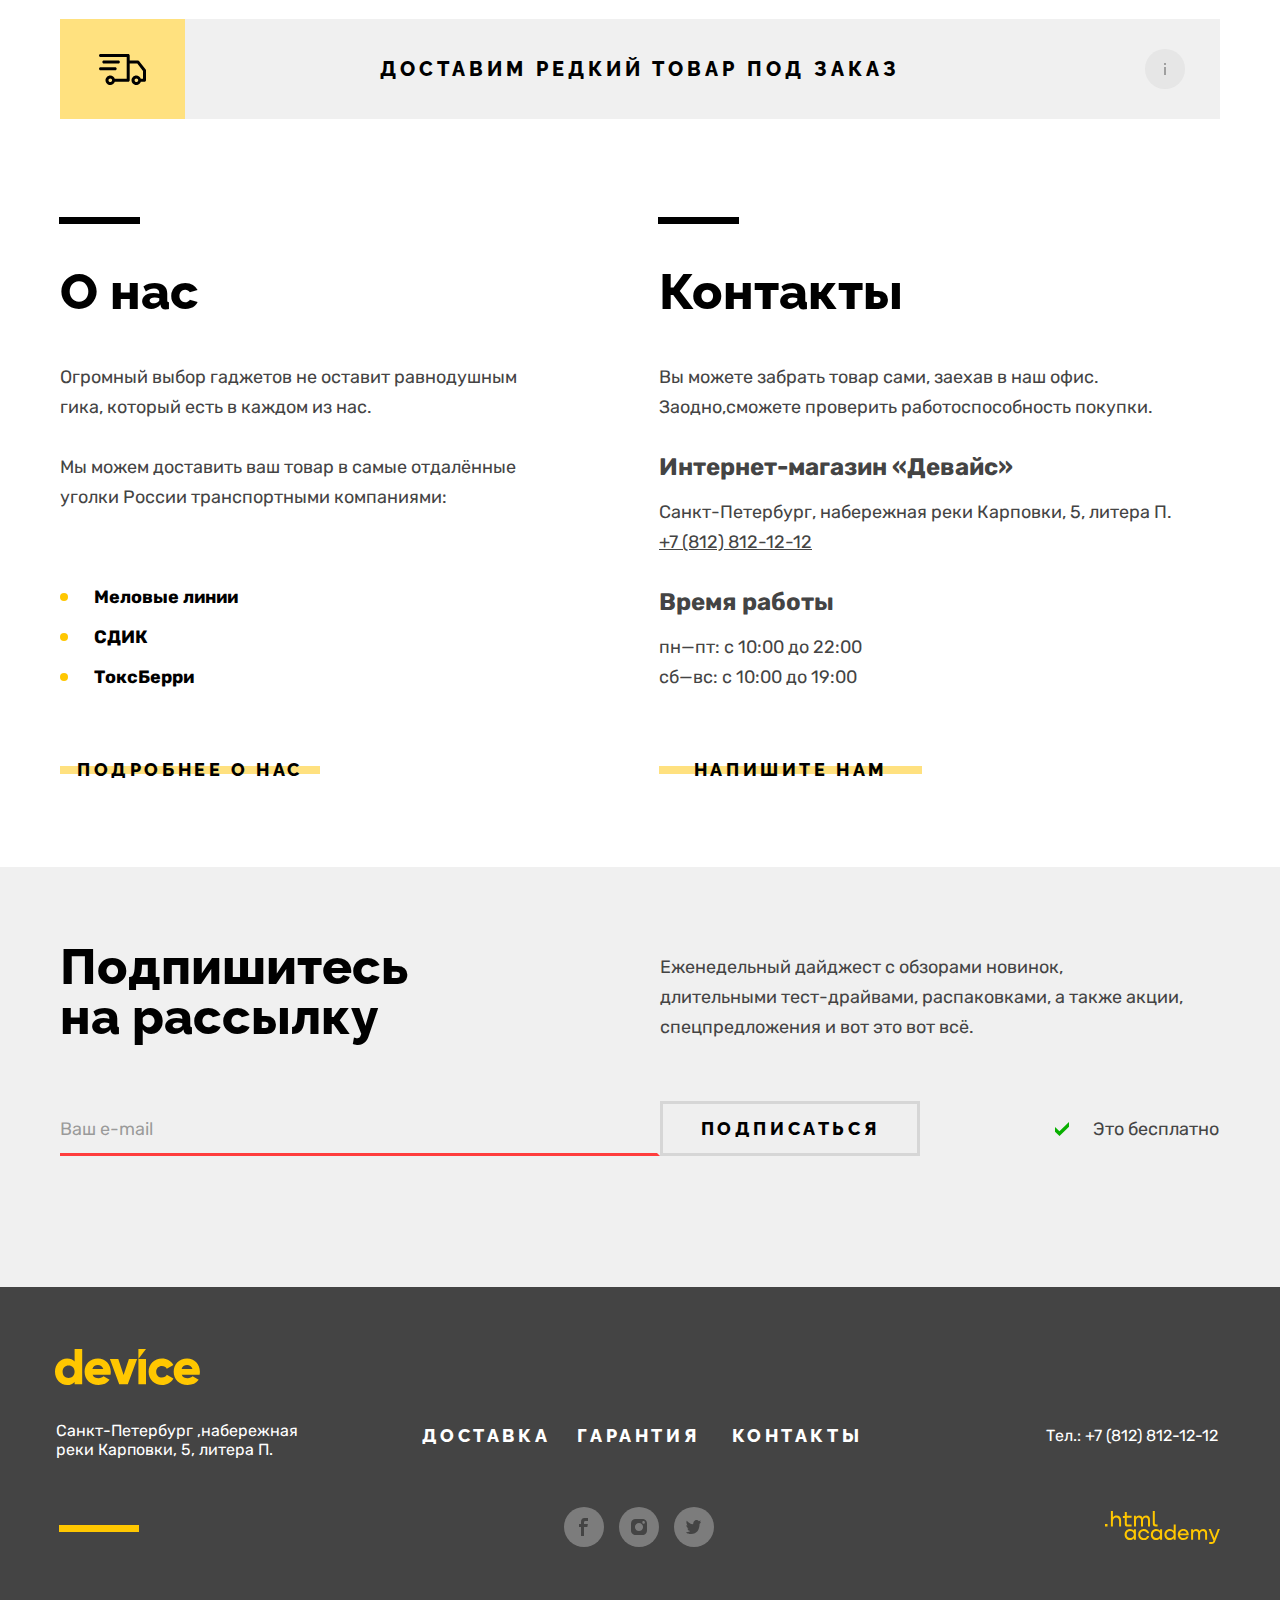
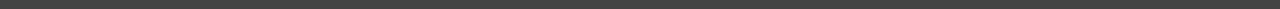
==== commit 07426665: "123" ====
--- a/index.html
+++ b/index.html
@@ -642,6 +642,65 @@
       </section>
     </div>
   </footer>
+  <div class="modal-container">
+    <div class="modal modal-deliver">
+      <button class="modal-close-btn">
+        <span class="visually-hidden">Закрыть</span>
+      </button>
+      <section class="modal-content">
+        <h2 class="modal-title">
+          Доставка под заказ
+        </h2>
+        <form class="modal-form" action="https://echo.htmlacademy.ru/" method="post">
+          <div class="modal-group-inner">
+            <p class="field-group">
+              <label class="modal-form-title" for="full-name">Ваше имя:</label>
+              <input class="full-name-form-field modal-field" type="text" id="full-name" name="full-name"
+                placeholder="Имя Фамилия">
+              <span class="full-name-invalid field-span">Пожалуйста, представьтесь</span>
+            </p>
+            <p class="field-group">
+              <label class="modal-form-title" for="email">Ваш e-mail:</label>
+              <input class="email-form-field modal-field" type="email" id="email" name="email"
+                value="krasotka92@mail.ru">
+              <span class="email-valid field-span">Забавный у вас адрес</span>
+            </p>
+          </div>
+          <div class="modal-group-inner">
+            <p class="field-group">
+              <label class="modal-form-title" for="more">Что нужно привезти:</label>
+              <input class="more-form-field modal-field" type="text" id="more" name="email"
+                placeholder="В свободной форме">
+            </p>
+            <p class="field-group field-quantity">
+              <label class="modal-form-title modal-form-quantity" for="quantity">Количество:</label>
+              <span class="quantity-span">i</span>
+              <button class="modal-quantity-btn quantity-minus" type="button">
+                <svg width="16" height="2" viewBox="0 0 16 2" fill="none" xmlns="http://www.w3.org/2000/svg">
+                  <path d="M16 0H0V2H16V0Z" fill="black" />
+                </svg>
+              </button>
+              <input class="quantity-form-field modal-field" type="text" id="quantity" name="quantity" placeholder="1">
+              <button class="modal-quantity-btn quantity-plus" type="button">
+                <svg width="16" height="16" viewBox="0 0 16 16" fill="none" xmlns="http://www.w3.org/2000/svg">
+                  <path d="M16 7H9V0H7V7H0V9H7V16H9V9H16V7Z" fill="black" />
+                </svg>
+              </button>
+            </p>
+          </div>
+          <button class="modal-btn" type="submit">
+            Отправить
+          </button>
+          <div class="delivery-info">
+            <p class="delivery-info-text">
+              Постараемся найти, сколько нужно. Привезём сколько получится по требованиям
+              к провозу багажа.
+            </p>
+          </div>
+        </form>
+      </section>
+    </div>
+  </div>
 </body>
 
 </html>
--- a/css/style.css
+++ b/css/style.css
@@ -642,6 +642,34 @@
   display: flex;
   align-items: center;
 }
+.sort-buttons {
+  position: absolute;
+  right: 74px;
+  top: 30px;
+  width: 40px;
+  display: flex;
+  justify-content: space-between;
+}
+.sort-buttons .button {
+  position: relative;
+  display: block;
+  width: 11px;
+  height: 10px;
+  transform: rotate(180deg);
+}
+.button svg {
+  position: absolute;
+}
+.button path {
+  fill: rgba(0, 0, 0, 0.3);
+}
+.button:last-child svg {
+  transform: rotate(180deg);
+  margin-right: -1px;
+}
+.button:last-child path {
+  fill: #000;
+}
 .catalog-span {
   font-family: 'Raleway', sans-serif;
   text-transform: uppercase;
@@ -740,17 +768,17 @@
 }
 .range-wrapper-inputs {
   display: flex;
-  justify-content: center;
 }
 .catalog-filter-label {
   display: flex;
-  margin-right: 5px;
   font-family: 'Rubik', sans-serif;
   color: rgba(0, 0, 0, 0.3);
   font-size: 15px;
   line-height: 18px;
   font-weight: 400;
-  margin-right: 52px;
+}
+.catalog-filter-label:first-child {
+  margin-right: 63px;
   margin-left: -3px;
 }
 .range-input {
@@ -888,18 +916,28 @@
   margin-bottom: 53px;
 }
 .catalog-filter-list-radio {
-  margin-bottom: 44px;
+  margin-bottom: 38px;
 }
 .catalog-filter-item:not(.catalog-filter-item:last-of-type) {
   margin-bottom: 10px;
 }
 .catalog-filter-title {
+  width: 200px;
   position: relative;
   font-weight: 800;
   line-height: 20px;
   letter-spacing: -0.02em;
   color: #000;
   margin-bottom: 37px;
+}
+.catalog-filter-title::after {
+  position: absolute;
+  content: '';
+  height: 2px;
+  background-color: #000;
+  right: -2px;
+  left: 2px;
+  top: -14px;
 }
 .catalog-filter-title:nth-of-type(2),
 .catalog-filter-title:last-of-type {
@@ -922,9 +960,10 @@
   text-transform: uppercase;
   border: none;
   margin-left: 4px;
-  z-index: 1;
+  z-index: 0;
   width: 200px;
   background-color: transparent;
+  padding: 10px 0;
 }
 .catalog-filter-btn::after {
   content: '';
@@ -932,14 +971,18 @@
   height: 8px;
   right: 0;
   left: 0;
-  top: 8px;
+  top: 17px;
   background-color: #FFC700;
   z-index: -1;
 }
+.catalog-filter-btn:hover {
+  background-color: #FFC700;
+}
 .catalog-main .container {
   padding-left: 57px;
 }
 .catalog-right-column {
+  position: relative;
   flex-grow: 1
 }
 .product-card-list {
@@ -1033,7 +1076,7 @@
   text-decoration: none;
   color: #000;
   background-color: transparent;
-  z-index: 1;
+  z-index: 0;
 }
 .product-card-info::before {
   content: '';
@@ -1155,7 +1198,7 @@
   text-decoration: none;
   align-self: center;
   padding: 15px 25px;
-  z-index: 1;
+  z-index: 0;
 }
 .promo-link::before {
   content: '';
@@ -1458,7 +1501,7 @@
   letter-spacing: 0.2em;
   text-transform: uppercase;
   padding: 15px 25px;
-  z-index: 1;
+  z-index: 0;
 }
 .about-us-link::before {
   content: '';
@@ -1632,8 +1675,8 @@
   background-color: #FFC700;
 }
 .footer-logo {
-  margin-left: -3px;
-  margin-bottom: 25px;
+  margin-left: -5px;
+  margin-bottom: 27px;
 }
 .footer-container {
   width: 1160px;
@@ -1646,10 +1689,10 @@
   line-height: 19px;
   color: #fff;
   font-style: normal;
-  margin-left: -2px;
+  margin-left: -4px;
 }
 .footer-middle {
-  padding-top: 132px;
+  padding-top: 133px;
 }
 .footer-socials-list {
   width: 150px;
@@ -1657,7 +1700,7 @@
   justify-content: space-between;
   flex-wrap: wrap;
   list-style: none;
-  margin-left: 153px;
+  margin-left: 150px;
   padding: 0;
 }
 .footer-socials-link {
@@ -1698,7 +1741,7 @@
   width: 510px;
   flex-wrap: wrap;
   margin-bottom: 57px;
-  margin-left: -7px;
+  margin-left: -10px;
 }
 .footer-nav-item {
   width: 148px;
@@ -1737,8 +1780,8 @@
   opacity: 0.3;
 }
 .footer-right {
-  padding-top: 134px;
-  margin-right: -14px;
+  padding-top: 135px;
+  margin-right: -13px;
 }
 .footer-right-text {
   display: block;
@@ -1770,7 +1813,7 @@
   padding-left: 10px;
   border-radius: 10px;
   margin-left: auto;
-  margin-right: 2px;
+  margin-right: 3px;
 }
 .footer-right-link:focus {
   outline: none;
@@ -1786,13 +1829,13 @@
   position: fixed;
   top: 0;
   left: 0;
-  display: flex;
+  display: none;
   height: 100%;
   width: 100%;
   background-color: rgba(229, 229, 229, 0.8);
 }
 .modal {
-  gap: 40px;
+  display: none;
   position: relative;
   padding: 63px 70px;
   margin: auto;
@@ -1800,6 +1843,12 @@
   width: 920px;
   border: 10px solid #000;
   box-shadow: 0px 10px 0px rgba(0, 0, 0, 0.1);
+}
+.modal-container-open {
+  display: flex;
+}
+.modal-open {
+  display: block;
 }
 .modal-close-btn {
   position: absolute;
@@ -1831,9 +1880,13 @@
   display: flex;
   justify-content: space-between;
   align-items: flex-start;
-}
-.modal-group-inner:not(.modal-group-inner:last-child) {
+
+}
+.modal-group-inner:nth-of-type(1) {
   margin-bottom: 14px;
+}
+.modal-group-inner:nth-of-type(2) {
+  margin-bottom: 44px;
 }
 .modal-group-inner .field-group {
   display: flex;
@@ -1855,21 +1908,48 @@
   color: #000;
   margin-bottom: 14px;
 }
-.full-name-form-field,
+.modal-field {
+  font-family: 'Rubik', sans-serif;
+  font-weight: 400;
+  font-size: 16px;
+  line-height: 20px;
+  padding: 20px;
+  border: none;
+  background-color: #ebebeb;
+  color: rgba(0, 0, 0, 0.6);
+  background-color: #F0F0F0;
+}
+.modal-field:hover {
+  background-color: #ebebeb;
+}
+.modal-field:focus {
+  outline: 5px solid #AF4FFF;
+}
+.modal-field:active {
+  box-shadow: 0 0 0 3px #000;
+}
+.modal-field:invalid {
+  box-shadow: 0 0 0 3px #FF3D3D;
+}
+.full-name-form-field {
+  width: 360px;
+  background-image: url(../img/icons/enter-opacity.svg);
+  background-repeat: no-repeat;
+  background-position: center right 20px;
+}
 .email-form-field {
   width: 360px;
-  font-size: 16px;
-  line-height: 20px;
-  padding: 17px 20px;
+  background-image: url(../img/icons/mail.svg);
+  background-repeat: no-repeat;
+  background-position: center right 20px;
 }
 .more-form-field {
   width: 560px;
-  padding: 17px 20px;
-  font-size: 16px;
-  line-height: 20px;
 }
 .quantity-form-field {
-  width: 60px;
+  width: 160px;
+  text-align: center;
+  color: #000;
 }
 .field-span {
   font-size: 14px;
@@ -1882,3 +1962,122 @@
 .quantity-inner {
   display: flex;
 }
+.modal-form-quantity {
+  position: relative;
+}
+.quantity-span {
+  display: flex;
+  justify-content: center;
+  align-items: center;
+  position: absolute;
+  content: '';
+  width: 26px;
+  height: 26px;
+  background-color: #FFE17F;
+  border-radius: 50%;
+  right: 14px;
+  top: -2px;
+  font-weight: 400;
+  cursor: pointer;
+}
+.quantity-span:hover .delivery-info {
+  background-color: #fff;
+  display: block;
+}
+.field-quantity {
+  position: relative;
+}
+.modal-quantity-btn {
+  display: flex;
+  justify-content: center;
+  align-items: center;
+  position: absolute;
+  border: none;
+  width: 32px;
+  height: 32px;
+  border-radius: 50%;
+  background-color: transparent;
+  cursor: pointer;
+}
+.modal-quantity-btn path {
+  fill: rgba(0, 0, 0, 0.3);
+}
+.quantity-plus {
+  top: 48px;
+  right: 12px;
+}
+.quantity-minus {
+  top: 48px;
+  left: 11px;
+}
+.modal-quantity-btn:hover path {
+  fill: rgba(0, 0, 0, 1);
+}
+.modal-quantity-btn:focus {
+  outline: 2px solid #AF4FFF;
+}
+.modal-quantity-btn:active path {
+  fill: rgba(0, 0, 0, 0.1);
+}
+.delivery-info {
+  display: none;
+  position: absolute;
+  right: 50px;
+  bottom: 47px;
+  width: 200px;
+  padding: 20px;
+  background-color: #000;
+  color: #fff;
+  box-shadow: 0px 10px 0px rgba(0, 0, 0, 0.1);
+}
+.delivery-info::after {
+  position: absolute;
+  content: '';
+  width: 14px;
+  height: 6px;
+  background-image: url(../img/popover/popover-arrow.svg);
+  background-repeat: no-repeat;
+  background-position: center;
+  top: -6px;
+  right: 40px;
+}
+.delivery-info-text {
+  font-size: 16px;
+  font-weight: 400;
+  line-height: 20px;
+}
+.modal-btn {
+  position: relative;
+  width: 200px;
+  border: none;
+  font-family: 'Raleway', sans-serif;
+  font-weight: 800;
+  font-size: 18px;
+  line-height: 21px;
+  text-align: center;
+  letter-spacing: 0.2em;
+  text-transform: uppercase;
+  color: #000;
+  background-color: transparent;
+  padding: 0;
+  padding: 10px 0;
+  cursor: pointer;
+  z-index: 0;
+  margin-left: 2px;
+}
+.modal-btn::after {
+  position: absolute;
+  content: '';
+  height: 8px;
+  right: 0;
+  left: 0;
+  top: 17px;
+  background-color: #FFC700;
+  z-index: -1;
+}
+.modal-btn:hover {
+  background-color: #FFC700;
+}
+.modal-btn:active {
+  color: rgba(0, 0, 0, 0.3);
+}
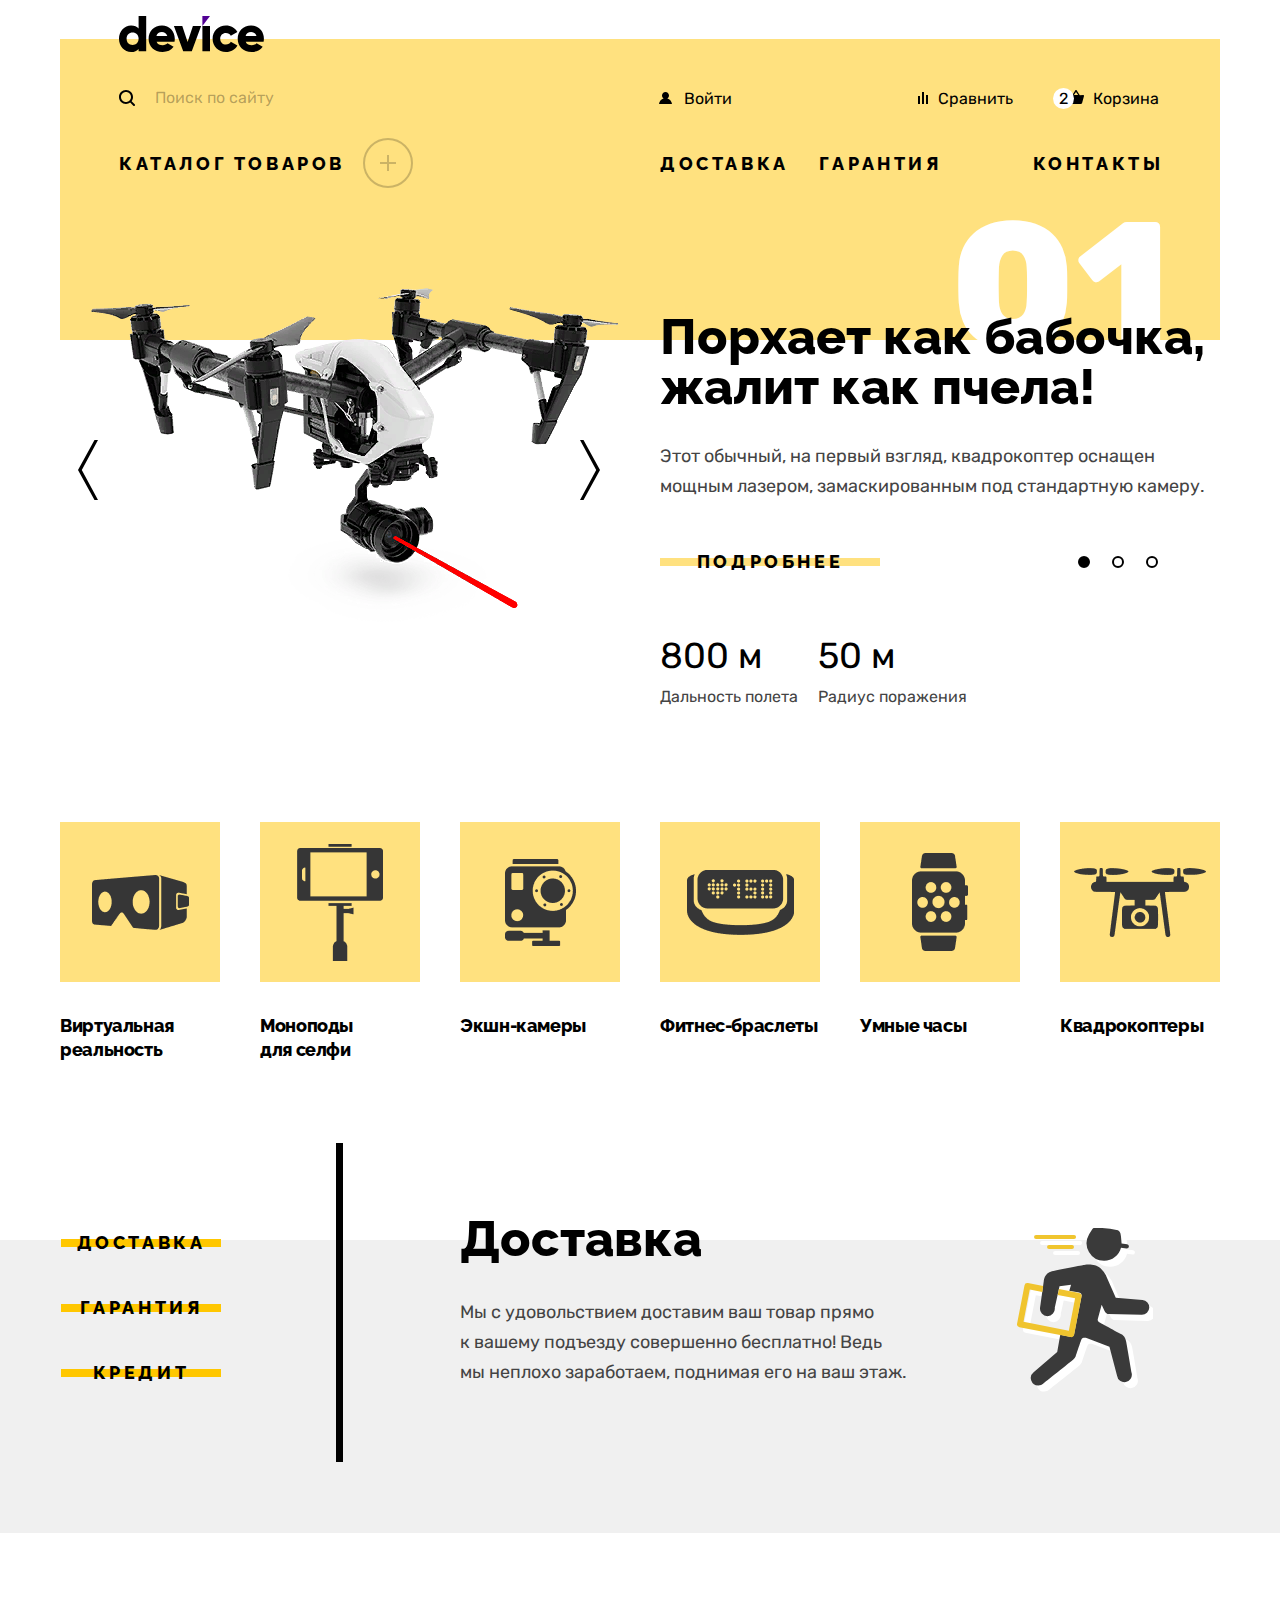
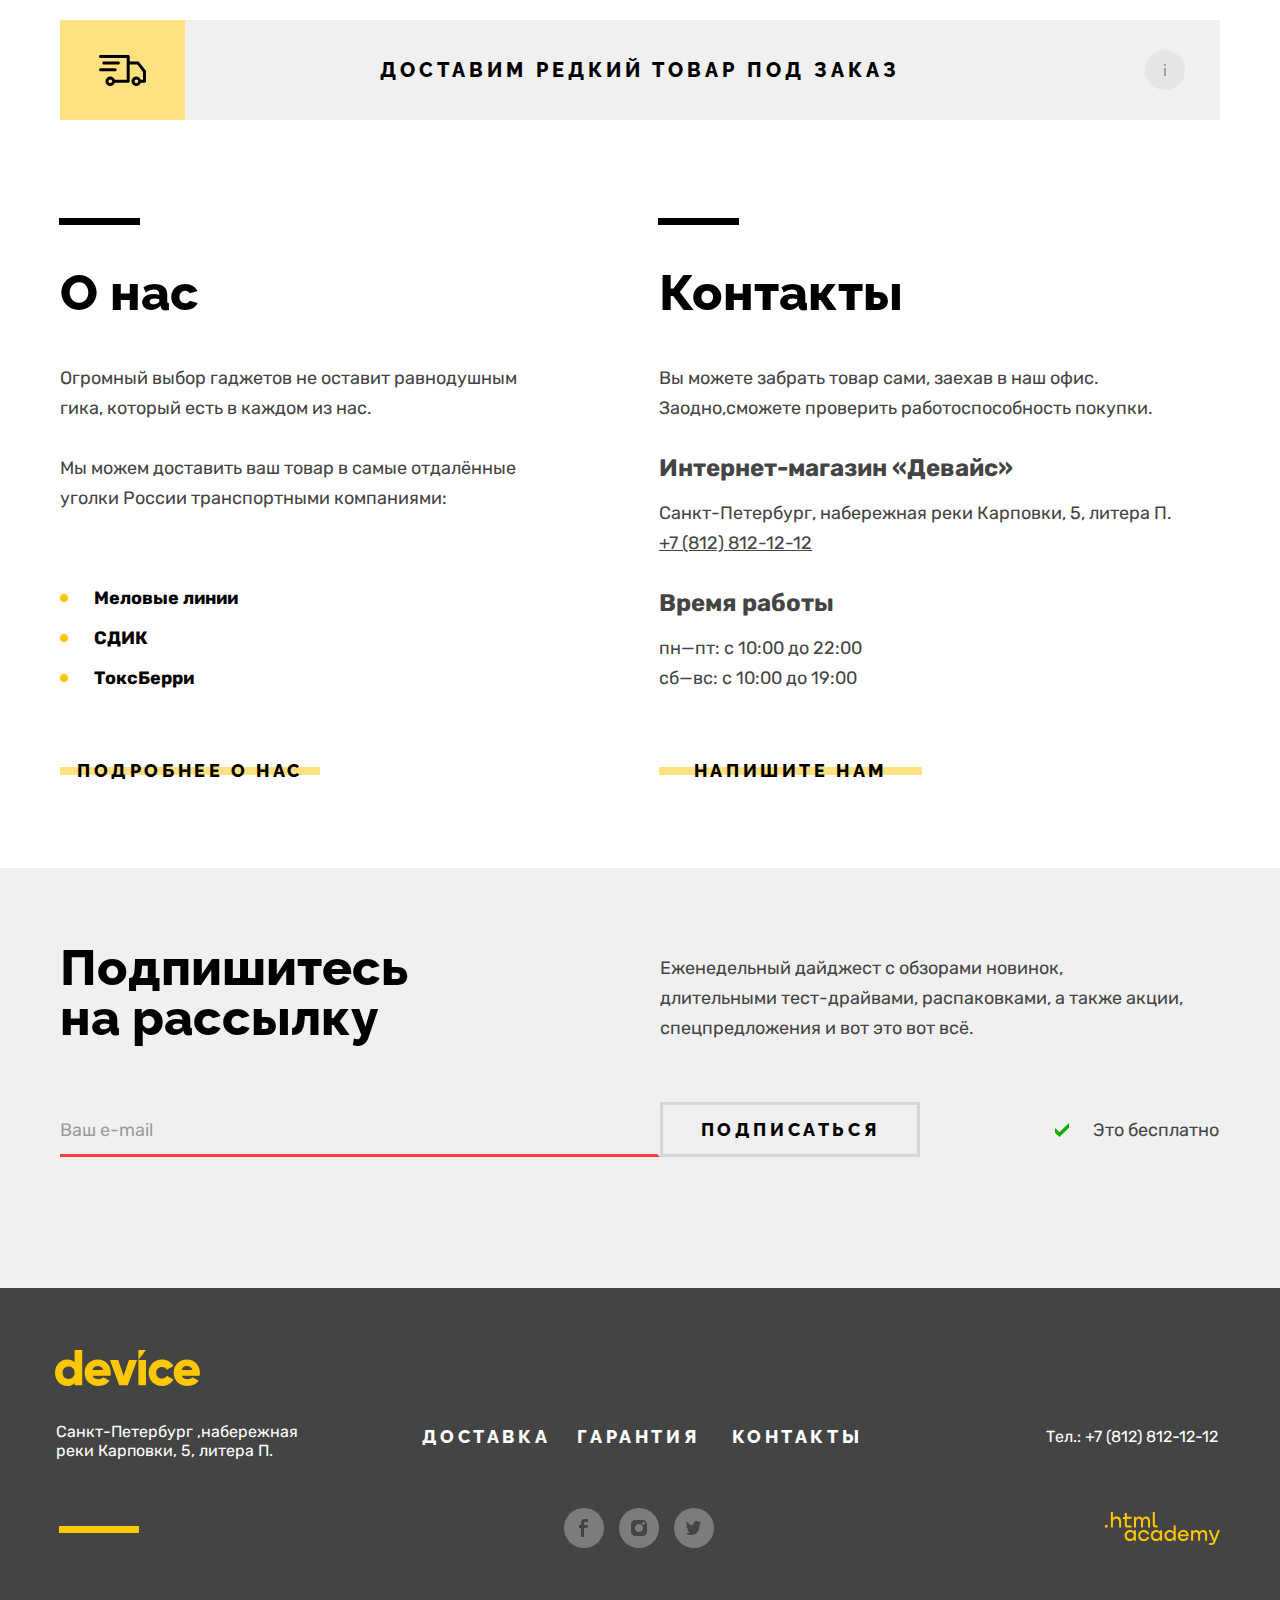
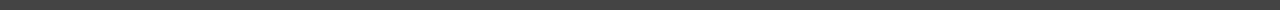
==== commit d54ab013: "123" ====
--- a/index.html
+++ b/index.html
@@ -95,32 +95,6 @@
               <div class="navigation-element"></div>
             </a>
           </li>
-          <div class="navigation-catalog-inner navigation-catalog-show">
-            <ul class="navigation-sub navigation-sub-left">
-              <li class="navigation-sub-left">
-                <a href="#" class="navigation-sub-link">Виртуальная реальность</a>
-              </li>
-              <li class="navigation-sub-left">
-                <a href="#" class="navigation-sub-link">Моноподы для cелфи</a>
-              </li>
-              <li class="navigation-sub-left">
-                <a href="#" class="navigation-sub-link">Экшн-камеры</a>
-              </li>
-            </ul>
-            <ul class="navigation-sub navigation-sub-middle">
-              <li class="navigation-sub-middle">
-                <a href="#" class="navigation-sub-link">Фитнес-браслеты</a>
-              </li>
-              <li class="navigation-sub-middle">
-                <a href="#" class="navigation-sub-link">Умные часы</a>
-              </li>
-            </ul>
-            <ul class="navigation-sub navigation-sub-right">
-              <li class="navigation-sub-right">
-                <a href="#" class="navigation-sub-link">Квадрокоптеры</a>
-              </li>
-            </ul>
-          </div>
         </ul>
         <ul class="navigation-list">
           <li class="navigation-item">
@@ -134,6 +108,32 @@
           </li>
         </ul>
       </nav>
+      <div class="navigation-catalog-inner navigation-catalog-show">
+        <ul class="navigation-sub navigation-sub-left">
+          <li class="navigation-sub">
+            <a href="#" class="navigation-sub-link">Виртуальная реальность</a>
+          </li>
+          <li class="navigation-sub">
+            <a href="#" class="navigation-sub-link">Моноподы для cелфи</a>
+          </li>
+          <li class="navigation-sub">
+            <a href="#" class="navigation-sub-link">Экшн-камеры</a>
+          </li>
+        </ul>
+        <ul class="navigation-sub navigation-sub-middle">
+          <li class="navigation-sub">
+            <a href="#" class="navigation-sub-link">Фитнес-браслеты</a>
+          </li>
+          <li class="navigation-sub">
+            <a href="#" class="navigation-sub-link">Умные часы</a>
+          </li>
+        </ul>
+        <ul class="navigation-sub navigation-sub-right">
+          <li class="navigation-sub">
+            <a href="#" class="navigation-sub-link">Квадрокоптеры</a>
+          </li>
+        </ul>
+      </div>
     </div>
   </header>
   <main class="main-index">
@@ -686,17 +686,17 @@
                   <path d="M16 7H9V0H7V7H0V9H7V16H9V9H16V7Z" fill="black" />
                 </svg>
               </button>
+            <div class="delivery-info">
+              <p class="delivery-info-text">
+                Постараемся найти, сколько нужно. Привезём сколько получится по требованиям
+                к провозу багажа.
+              </p>
+            </div>
             </p>
           </div>
           <button class="modal-btn" type="submit">
             Отправить
           </button>
-          <div class="delivery-info">
-            <p class="delivery-info-text">
-              Постараемся найти, сколько нужно. Привезём сколько получится по требованиям
-              к провозу багажа.
-            </p>
-          </div>
         </form>
       </section>
     </div>
--- a/css/style.css
+++ b/css/style.css
@@ -81,12 +81,13 @@
 .main-container {
   flex-grow: 1;
   margin-top: 39px;
+  z-index: -2;
 }
 .header-container {
   width: 1160px;
   margin: 0 auto;
   background-color: #FFE17F;
-  padding-bottom: 155px;
+  padding-bottom: 118px;
 }
 .main-catalog {
   margin-bottom: 37px;
@@ -385,8 +386,10 @@
   color: rgba(0, 0, 0, 0.3);
 }
 .navigation {
+  position: relative;
   display: flex;
   margin-left: 20px;
+  margin-bottom: 38px;
 }
 .navigation-catalog-list {
   list-style: none;
@@ -442,9 +445,18 @@
   opacity: 0;
 }
 .navigation-catalog-inner {
+  width: 1160px;
+  position: absolute;
+  left: 70px;
+  top: 222px;
   display: grid;
-  grid-template-columns: repeat(3, 200px);
-  gap: 30px;
+  grid-template-columns: 200px 163px 200px;
+  gap: 39px;
+  font-size: 16px;
+  line-height: 18px;
+  padding-left: 58px;
+  padding-bottom: 21px;
+  background-color: #FFE17F;
 }
 .navigation-catalog-show {
   display: none;
@@ -453,6 +465,7 @@
   list-style: none;
   margin: 0;
   padding: 0;
+  margin-bottom: 18px;
 }
 .navigation-sub-link {
   text-decoration: none;
@@ -518,6 +531,7 @@
   color: #fff;
   right: 49px;
   top: -40px;
+  z-index: -1;
 }
 .promo-gallery {
   display: flex;
@@ -1942,6 +1956,7 @@
   background-image: url(../img/icons/mail.svg);
   background-repeat: no-repeat;
   background-position: center right 20px;
+  color: #000;
 }
 .more-form-field {
   width: 560px;
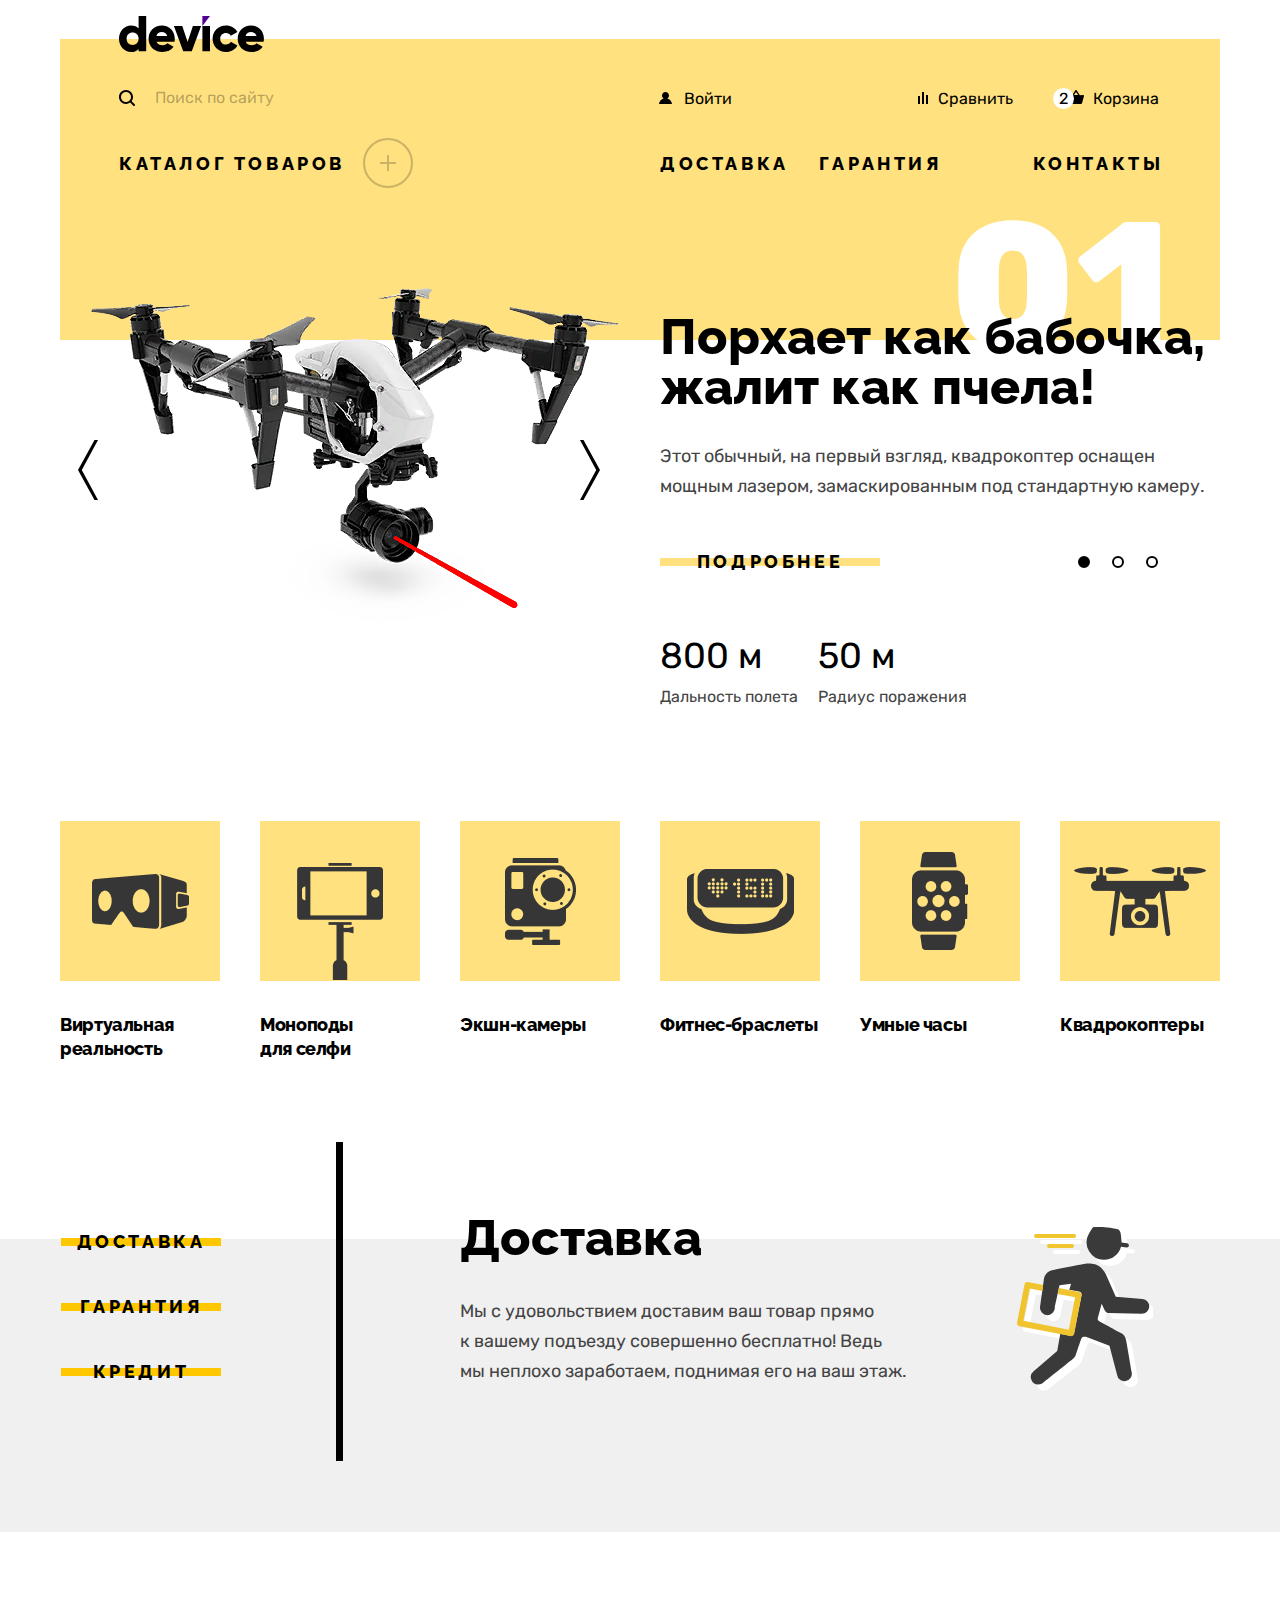
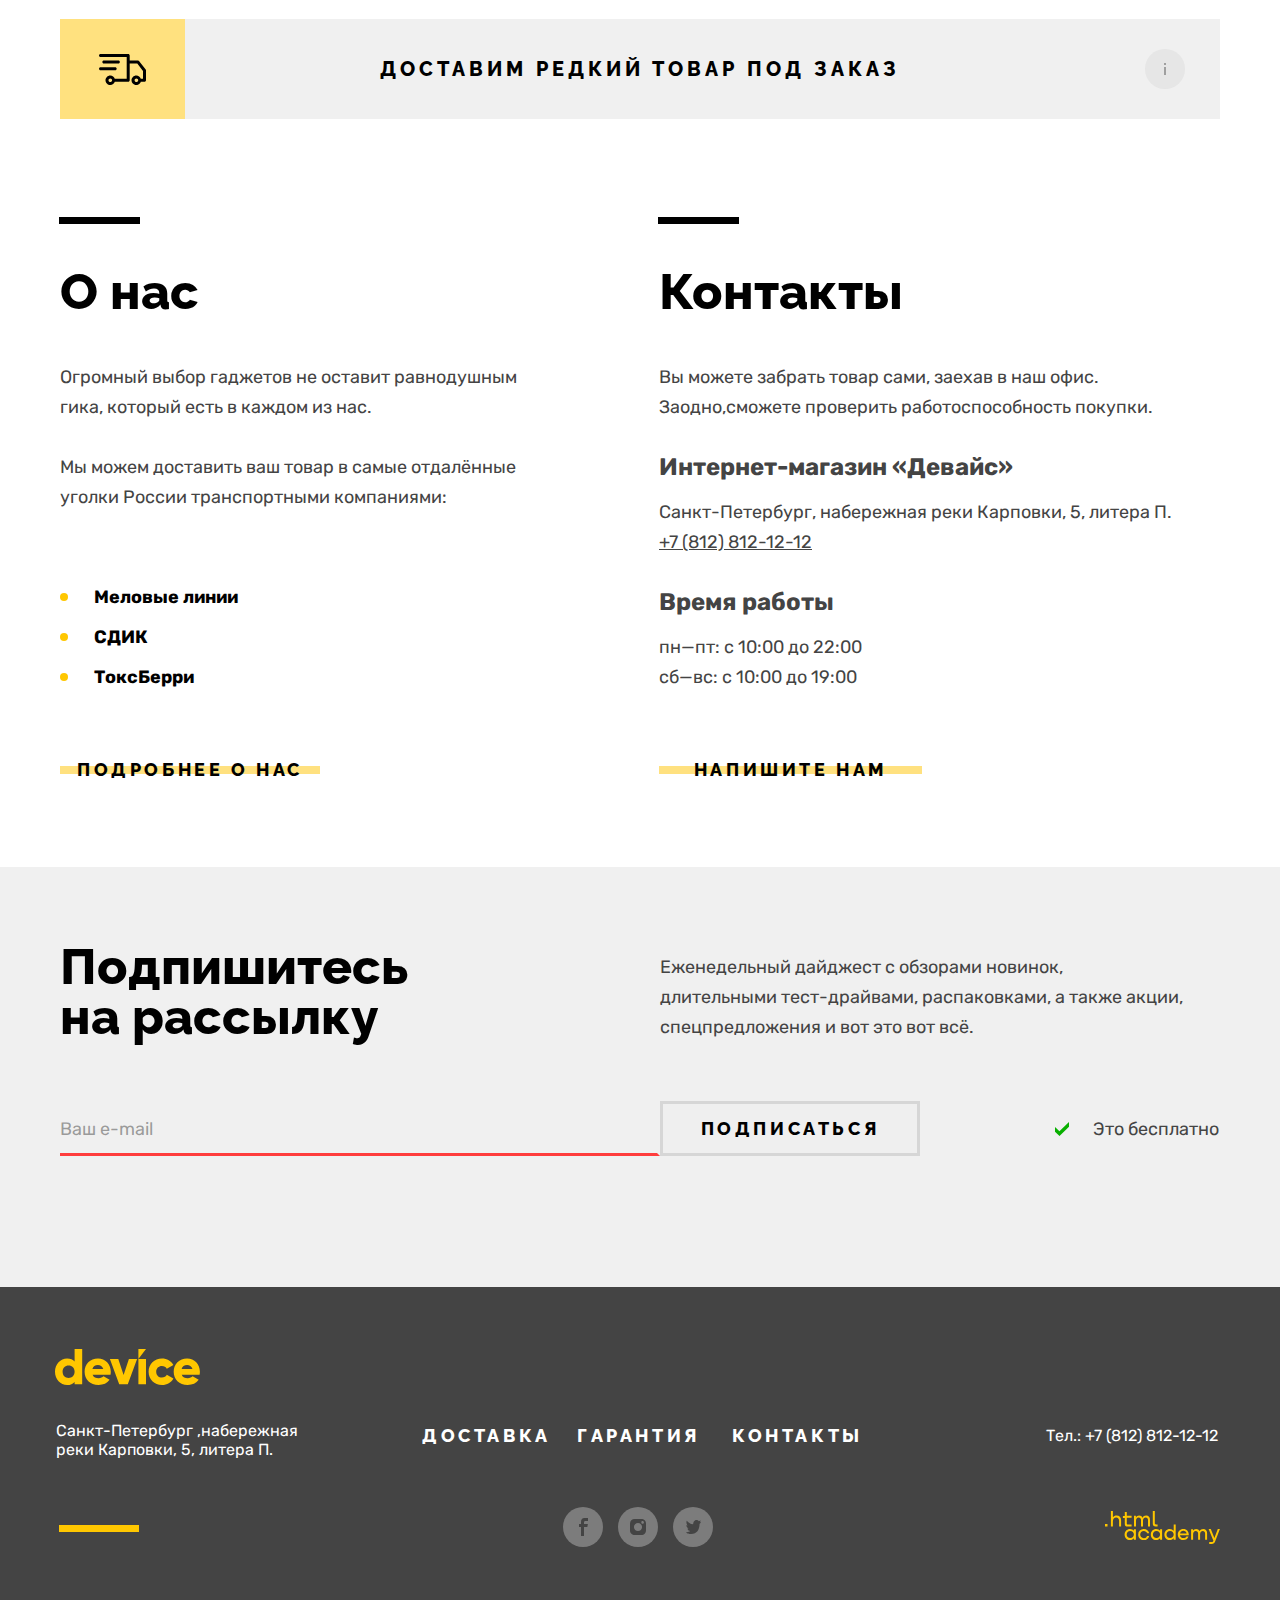
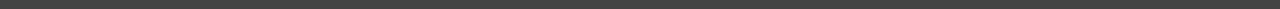
==== commit c372ef20: "123" ====
--- a/index.html
+++ b/index.html
@@ -161,12 +161,12 @@
           </div>
           <div class="promo-descr-text">
             <span class="slider-number">01</span>
-            <p class="promo-title title">Порхает как бабочка,
-              жалит как пчела!</p>
-            <p class="promo-text">
-              Этот обычный, на первый взгляд, квадрокоптер оснащен мощным лазером, замаскированным под стандартную
-              камеру.
-            </p>
+              <p class="promo-title title">Порхает как бабочка,
+                жалит как пчела!</p>
+              <p class="promo-text">
+                Этот обычный, на первый взгляд, квадрокоптер оснащен мощным лазером, замаскированным под стандартную
+                камеру.
+              </p>
             <div class="slider-descr-nav">
               <a href="" class="promo-link link">Подробнее</a>
               <ol class="slider-pagination">
@@ -199,7 +199,7 @@
             </table>
           </div>
         </div>
-        <div class="promo-description visually-hidden">
+        <div class="promo-description">
           <div class="promo-gallery">
             <img class="silder-image" src="img/slider/slider-1.png" width="560" height="560"
               alt="Квадрокоптер с мощным лазером, замаскированным под камеру">
@@ -255,7 +255,7 @@
             </table>
           </div>
         </div>
-        <div class="promo-description visually-hidden">
+        <div class="promo-description">
           <div class="promo-gallery">
             <img class="silder-image" src="img/slider/slider-1.png" width="560" height="560"
               alt="Квадрокоптер с мощным лазером, замаскированным под камеру">
@@ -316,6 +316,7 @@
             </table>
           </div>
         </div>
+      </div>
     </section>
     <section class="services">
       <div class="container">
@@ -323,7 +324,7 @@
           <li class="sevices-item">
             <a href="" class="services-link link">
               <div class="services-item-img">
-                <img src="img/services/services-1.png" width="97" height="55">
+                <img src="img/services/services-1.png" width="97" height="55" alt="Иконка очков виртуальной реальности">
               </div>
               <span class="services-text">
                 Виртуальная
@@ -334,7 +335,8 @@
           <li class="sevices-item">
             <a href="" class="services-link link">
               <div class="services-item-img">
-                <img class="services-dif-img" src="img/services/services-2.png" width="86" height="117">
+                <img class="services-dif-img" src="img/services/services-2.png" width="86" height="117"
+                  alt="Иконка монопеда для селфи">
               </div>
               <span class="services-text">
                 Моноподы<br>
@@ -345,7 +347,7 @@
           <li class="sevices-item">
             <a href="" class="services-link link">
               <div class="services-item-img">
-                <img src="img/services/services-3.png" width="71" height="87">
+                <img src="img/services/services-3.png" width="71" height="87" alt="Иконка экшн-камеры">
               </div>
               <span class="services-text">
                 Экшн-камеры
@@ -355,7 +357,7 @@
           <li class="sevices-item">
             <a href="" class="services-link link">
               <div class="services-item-img">
-                <img src="img/services/services-4.png" width="107" height="65">
+                <img src="img/services/services-4.png" width="107" height="65" alt="Иконка фитнес-браслета">
               </div>
               <span class="services-text">
                 Фитнес-браслеты
@@ -365,7 +367,7 @@
           <li class="sevices-item">
             <a href="" class="services-link link">
               <div class="services-item-img">
-                <img src="img/services/services-5.png" width="56" height="98">
+                <img src="img/services/services-5.png" width="56" height="98" alt="Иконка умных часов">
               </div>
               <span class="services-text">
                 Умные часы
@@ -375,7 +377,7 @@
           <li class="sevices-item">
             <a href="" class="services-link link">
               <div class="services-item-img">
-                <img src="img/services/services-6.png" width="132" height="69">
+                <img src="img/services/services-6.png" width="132" height="69" alt="Иконка квадрокоптера">
               </div>
               <span class="services-text">
                 Квадрокоптеры
@@ -692,7 +694,6 @@
                 к провозу багажа.
               </p>
             </div>
-            </p>
           </div>
           <button class="modal-btn" type="submit">
             Отправить
--- a/css/style.css
+++ b/css/style.css
@@ -81,7 +81,6 @@
 .main-container {
   flex-grow: 1;
   margin-top: 39px;
-  z-index: -2;
 }
 .header-container {
   width: 1160px;
@@ -96,7 +95,7 @@
 }
 .header-catalog-container {
   width: 1160px;
-  padding-bottom: 42px;
+  padding-bottom: 4px;
   margin: 0 auto;
   background-color: #FFE17F;
 }
@@ -185,7 +184,7 @@
 .header-list-link {
   border-radius: 20px;
   padding: 10px 25px 10px 10px;
-  font-family: "Rubik";
+  font-family: "Rubik", sans-serif;
   font-size: 16px;
   line-height: 19px;
   font-weight: 400;
@@ -399,7 +398,7 @@
 }
 .navigation-catalog-link {
   position: relative;
-  font-family: 'Raleway';
+  font-family: 'Raleway', sans-serif;
   font-weight: 800;
   font-size: 18px;
   line-height: 21px;
@@ -447,15 +446,15 @@
 .navigation-catalog-inner {
   width: 1160px;
   position: absolute;
-  left: 70px;
-  top: 222px;
+  left: -20px;
+  top: 79px;
   display: grid;
   grid-template-columns: 200px 163px 200px;
   gap: 39px;
   font-size: 16px;
   line-height: 18px;
-  padding-left: 58px;
-  padding-bottom: 21px;
+  padding-left: 60px;
+  padding-bottom: 38px;
   background-color: #FFE17F;
 }
 .navigation-catalog-show {
@@ -466,6 +465,9 @@
   margin: 0;
   padding: 0;
   margin-bottom: 18px;
+}
+.navigation-sub-item:not(.navigation-sub-item:last-child) {
+  margin-bottom: 19px;
 }
 .navigation-sub-link {
   text-decoration: none;
@@ -516,70 +518,75 @@
   opacity: 0.3;
 }
 .promo {
-  margin-bottom: 67px;
+  margin-bottom: 66px;
 }
 .promo-descr-text {
   position: relative;
   width: 560px;
   margin-top: -28px;
 }
+.promo-gallery {
+  display: flex;
+  align-items: center;
+  width: 560px;
+  position: relative;
+  margin-top: -150px;
+}
+.promo-nav {
+  width: 560px;
+  position: absolute;
+  display: flex;
+  justify-content: space-between;
+  margin-top: 3px;
+}
+.slider-button {
+  width: 36px;
+  height: 76px;
+  padding: 0;
+  background-color: transparent;
+  border: none;
+  cursor: pointer;
+  border-radius: 5px;
+}
+.slider-button:hover {
+  opacity: 0.3;
+}
+.slider-button:focus {
+  outline: none;
+  box-shadow: 0 0 0 2px #af4fff;
+}
+.slider-button:active {
+  opacity: 0.1;
+}
+.slider-prev {
+ margin-left: 10px;
+}
+.slider-prev svg {
+  transform: rotate(180deg);
+}
+.slider-next {
+ margin-right: 12px;
+}
+.slider-image {
+  display: block;
+}
+.promo-text-inner {
+  position: absolute;
+}
+.promo-title {
+  z-index: 1;
+  margin-bottom: 29px;
+  position: relative;
+}
 .slider-number {
   position: absolute;
+  font-family: 'Rubik', sans-serif;
   font-weight: 800;
   font-size: 180px;
   line-height: 30px;
   color: #fff;
   right: 49px;
   top: -40px;
-  z-index: -1;
-}
-.promo-gallery {
-  display: flex;
-  align-items: center;
-  width: 560px;
-  position: relative;
-  margin-top: -150px;
-}
-.promo-nav {
-  width: 560px;
-  position: absolute;
-  display: flex;
-  justify-content: space-between;
-  margin-top: 3px;
-}
-.slider-button {
-  width: 36px;
-  height: 76px;
-  padding: 0;
-  background-color: transparent;
-  border: none;
-  cursor: pointer;
-  border-radius: 5px;
-}
-.slider-button:hover {
-  opacity: 0.3;
-}
-.slider-button:focus {
-  outline: none;
-  box-shadow: 0 0 0 2px #af4fff;
-}
-.slider-button:active {
-  opacity: 0.1;
-}
-.slider-prev {
- margin-left: 10px;
-}
-.slider-prev svg {
-  transform: rotate(180deg);
-}
-.slider-next {
- margin-right: 12px;
-}
-.slider-image {
-  display: block;
-}
-.promo-title {
-  margin-bottom: 29px;
 }
 .promo-text {
   margin-bottom: 35px;
@@ -587,6 +594,9 @@
 .promo-description {
   display: flex;
   justify-content: space-between;
+}
+.promo-description:not(.promo-description:first-child) {
+  display: none;
 }
 .services {
   margin-bottom: 173px;
@@ -614,6 +624,9 @@
   right: 0;
   left: 0;
   margin: auto;
+}
+.services-item-img .services-dif-img {
+  top: 41px;
 }
 .services-item-img:hover {
   background-color: #FFC700;
@@ -942,7 +955,6 @@
   line-height: 20px;
   letter-spacing: -0.02em;
   color: #000;
-  margin-bottom: 37px;
 }
 .catalog-filter-title::after {
   position: absolute;
@@ -953,8 +965,11 @@
   left: 2px;
   top: -14px;
 }
-.catalog-filter-title:nth-of-type(2),
-.catalog-filter-title:last-of-type {
+.catalog-filter-title {
+  margin-bottom: 37px;
+}
+.catalog-filter-color,
+.catalog-filter-bluetooth {
   margin-bottom: 22px;
 }
 .control-label {
@@ -1046,7 +1061,7 @@
   display: none;
   position: absolute;
   top: 180px;
-  right: 88px;
+  right: 104px;
 }
 .product-card-link:hover .product-card-image {
   opacity: 0.5;
@@ -1096,8 +1111,8 @@
   content: '';
   position: absolute;
   top: 7px;
-  right: 0;
-  left: 0;
+  right: -14px;
+  left: -18px;
   height: 8px;
   background-color: #FFC700;
   z-index: -1;
@@ -1395,7 +1410,7 @@
   width: 1160px;
   margin: 0 auto;
   padding: 38.5px 0;
-  font-family: "Raleway";
+  font-family: "Raleway",sans-serif;
   font-weight: 800;
   font-size: 20px;
   line-height: 23px;
@@ -1638,7 +1653,7 @@
 .newsletter-button {
   width: 260px;
   height: 55.1px;
-  font-family: 'Raleway',serif;
+  font-family: 'Raleway', sans-serif;
   font-size: 18px;
   font-weight: 800;
   line-height: 21px;
@@ -1755,7 +1770,7 @@
   width: 510px;
   flex-wrap: wrap;
   margin-bottom: 57px;
-  margin-left: -10px;
+  margin-left: -9px;
 }
 .footer-nav-item {
   width: 148px;
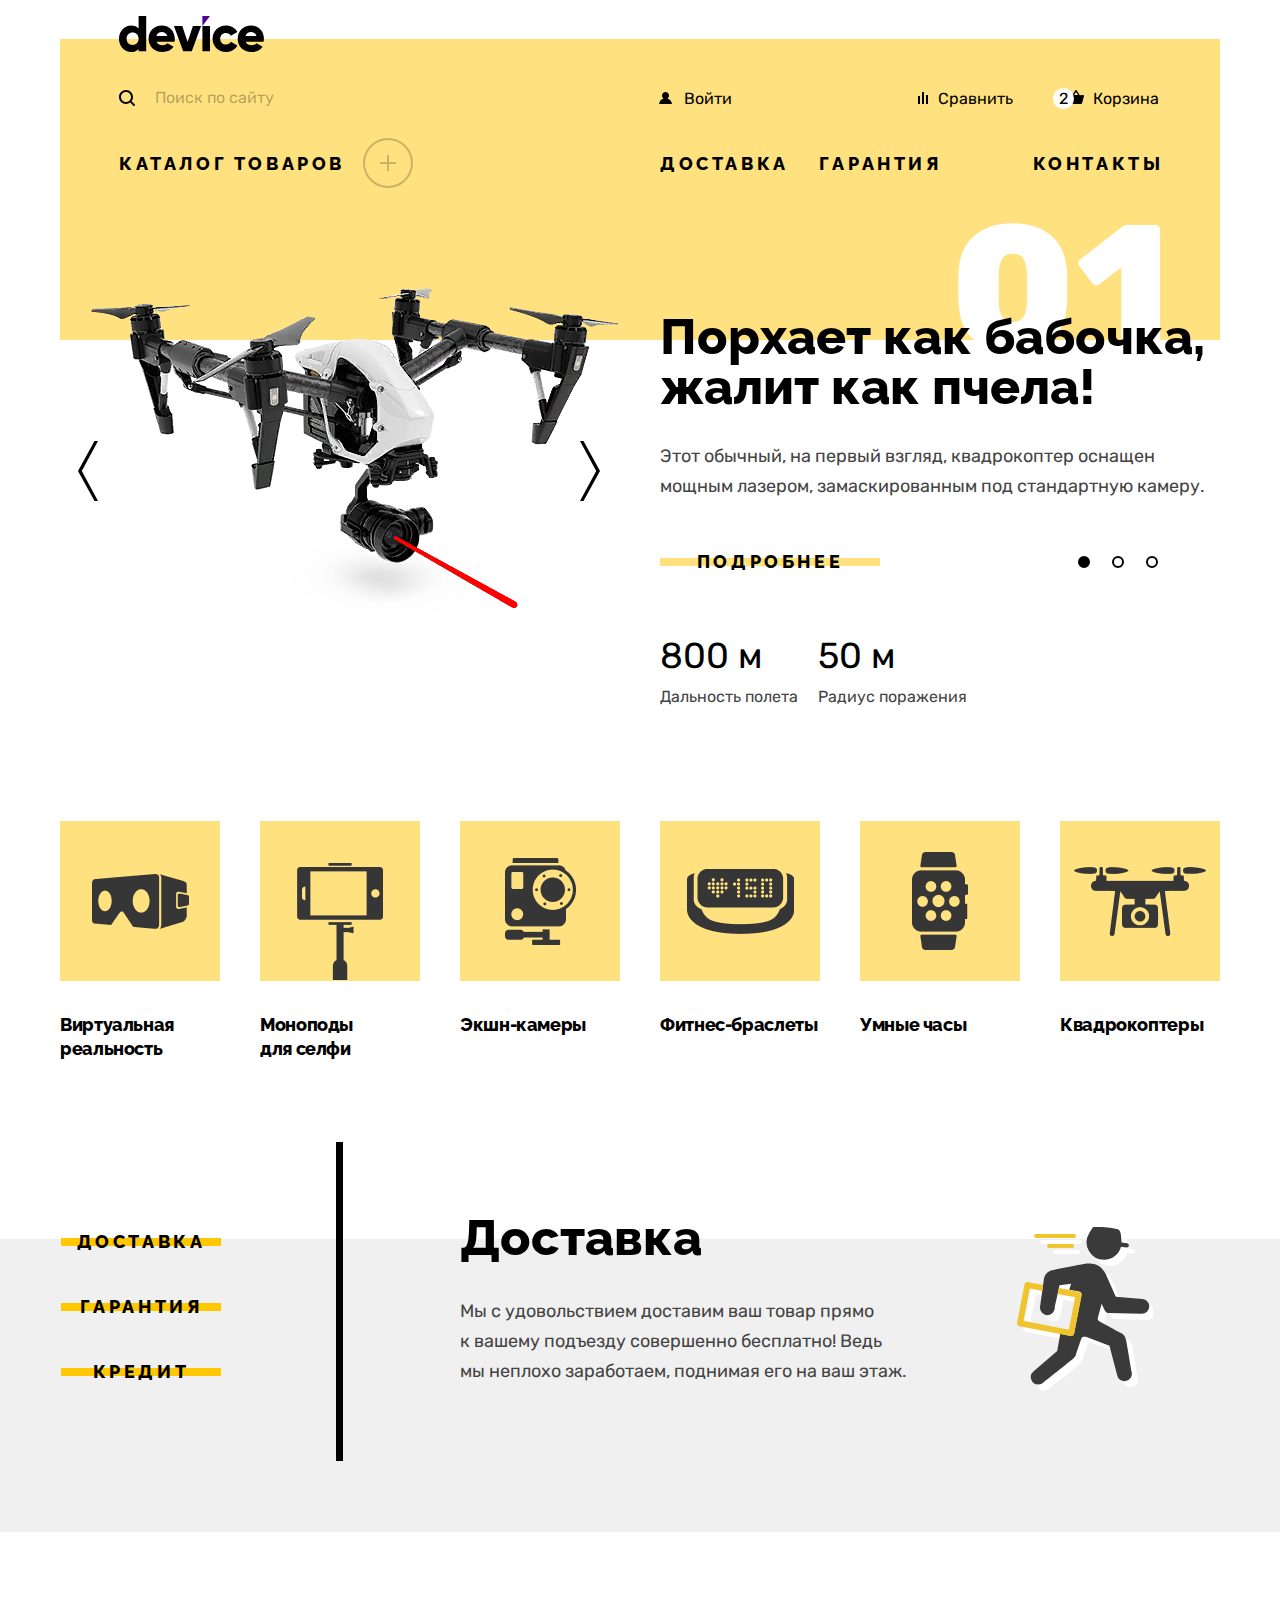
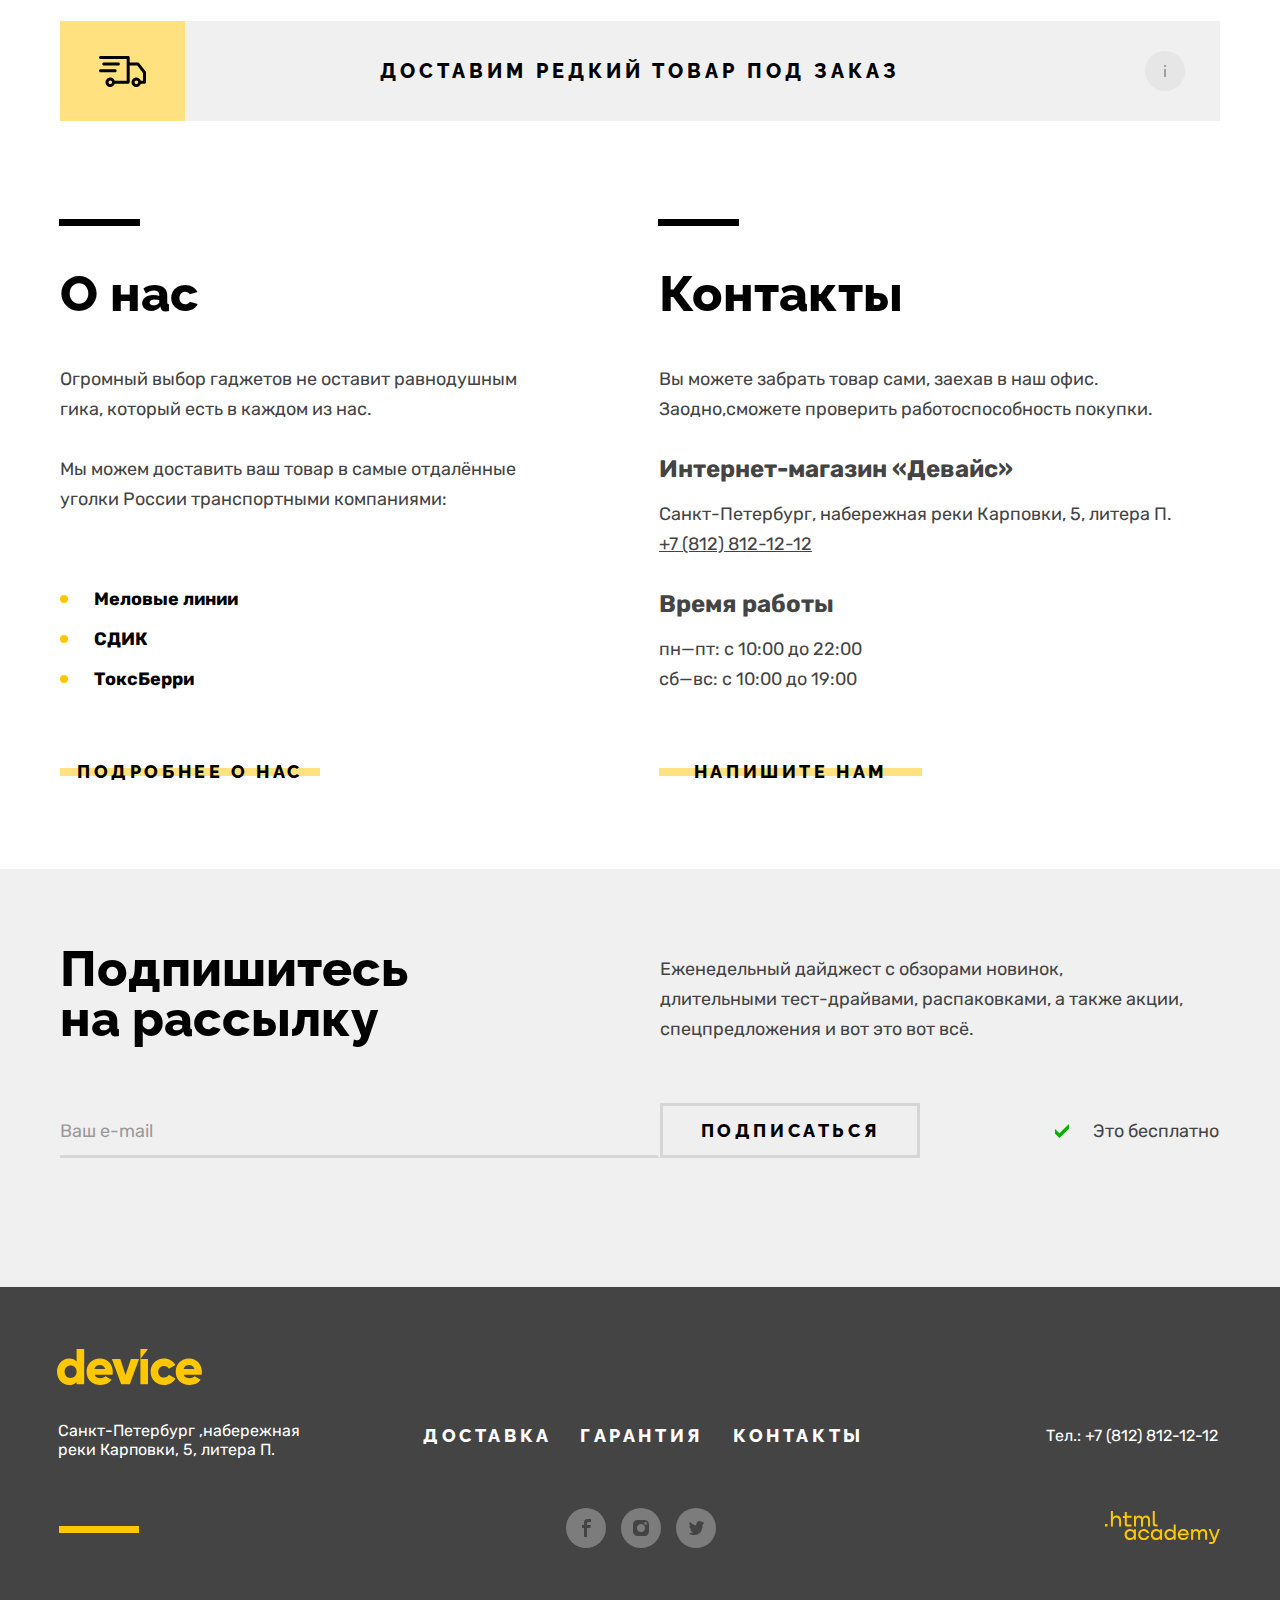
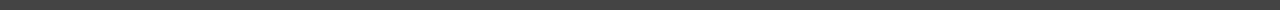
==== commit b750af14: "123" ====
--- a/index.html
+++ b/index.html
@@ -5,15 +5,16 @@
   <meta charset="utf-8">
   <title>HTML Academy: Девайс</title>
   <link rel="stylesheet" href="css/style.css">
+  <link rel="icon" href="favicon.ico" sizes="32x32">
 </head>
 
 <body>
   <header class="main-header main-container">
     <div class="header-container">
-      <img class="header-logo" src="img/header-logo.svg" width="145" height="36" alt="Логотип интернет-магазина Device">
+      <img class="header-logo image" src="img/header-logo.svg" width="145" height="36" alt="Логотип интернет-магазина Device">
       <div class="header-inner">
         <form class="main-search">
-          <input class="header-search" type="search" value="Поиск по сайту">
+          <input class="header-search" type="search" placeholder="Поиск по сайту">
           <button class="search-btn" type="submit">Найти</button>
         </form>
         <ul class="header-list navigation-user">
@@ -50,36 +51,36 @@
             <ul class="popover popover-cart">
               <li class="popover-content">
                 <a class="popover-link" href="#">
-                  <img class="popover-img" src="img/popover/product-1-small.jpg" alt="Иконка селфи-палки" width="41"
+                  <img class="popover-img image" src="img/popover/product-1-small.jpg" alt="Иконка селфи-палки" width="41"
                     height="43">
-                  <p class="popover-text">
+                  <p class="popover-text text">
                     Любительская<br>
                     селфи-палка
                   </p>
                 </a>
-                <button class="close-content-btn">
+                <button class="close-content-btn" type="button">
                   <span class="visually-hidden">Удалить из корзины</span>
                 </button>
               </li>
               <li class="popover-content">
                 <a class="popover-link" href="#">
-                  <img class="popover-img" src="img/popover/product-2-small.jpg" alt="Иконка селфи-палки" width="41"
+                  <img class="popover-img image" src="img/popover/product-2-small.jpg" alt="Иконка селфи-палки" width="41"
                     height="43">
-                  <p class="popover-text">
+                  <p class="popover-text text">
                     Профессиональная<br>
                     селфи-палка
                   </p>
                 </a>
-                <button class="close-content-btn">
+                <button class="close-content-btn" type="button">
                   <span class="visually-hidden">Удалить из корзины</span>
                 </button>
               </li>
               <li class="popover-products">
-                <p class="popover-products-text">Товаров: 2</p>
-                <p class="popover-products-text">Сумма: 2000 ₽</p>
+                <p class="popover-products-text text">Товаров: 2</p>
+                <p class="popover-products-text text">Сумма: 2000 ₽</p>
               </li>
               <li class="popover-btn-inner">
-                <button class="popover-btn">
+                <button class="popover-btn" type="button">
                   Открыть корзину
                 </button>
               </li>
@@ -94,6 +95,34 @@
               <span class="navigation-link-text">Каталог товаров</span>
               <div class="navigation-element"></div>
             </a>
+            <div class="navigation-catalog-inner navigation-catalog-show">
+              <div class="navigation-catalog-container">
+                <ul class="navigation-sub navigation-sub-left">
+                  <li class="navigation-sub">
+                    <a href="#" class="navigation-sub-link">Виртуальная реальность</a>
+                  </li>
+                  <li class="navigation-sub">
+                    <a href="#" class="navigation-sub-link">Моноподы для cелфи</a>
+                  </li>
+                  <li class="navigation-sub">
+                    <a href="#" class="navigation-sub-link">Экшн-камеры</a>
+                  </li>
+                </ul>
+                <ul class="navigation-sub navigation-sub-middle">
+                  <li class="navigation-sub">
+                    <a href="#" class="navigation-sub-link">Фитнес-браслеты</a>
+                  </li>
+                  <li class="navigation-sub">
+                    <a href="#" class="navigation-sub-link">Умные часы</a>
+                  </li>
+                </ul>
+                <ul class="navigation-sub navigation-sub-right">
+                  <li class="navigation-sub">
+                    <a href="#" class="navigation-sub-link">Квадрокоптеры</a>
+                  </li>
+                </ul>
+              </div>
+            </div>
           </li>
         </ul>
         <ul class="navigation-list">
@@ -108,32 +137,6 @@
           </li>
         </ul>
       </nav>
-      <div class="navigation-catalog-inner navigation-catalog-show">
-        <ul class="navigation-sub navigation-sub-left">
-          <li class="navigation-sub">
-            <a href="#" class="navigation-sub-link">Виртуальная реальность</a>
-          </li>
-          <li class="navigation-sub">
-            <a href="#" class="navigation-sub-link">Моноподы для cелфи</a>
-          </li>
-          <li class="navigation-sub">
-            <a href="#" class="navigation-sub-link">Экшн-камеры</a>
-          </li>
-        </ul>
-        <ul class="navigation-sub navigation-sub-middle">
-          <li class="navigation-sub">
-            <a href="#" class="navigation-sub-link">Фитнес-браслеты</a>
-          </li>
-          <li class="navigation-sub">
-            <a href="#" class="navigation-sub-link">Умные часы</a>
-          </li>
-        </ul>
-        <ul class="navigation-sub navigation-sub-right">
-          <li class="navigation-sub">
-            <a href="#" class="navigation-sub-link">Квадрокоптеры</a>
-          </li>
-        </ul>
-      </div>
     </div>
   </header>
   <main class="main-index">
@@ -142,7 +145,7 @@
       <div class="container">
         <div class="promo-description">
           <div class="promo-gallery">
-            <img class="silder-image" src="img/slider/slider-1.png" width="560" height="560"
+            <img class="silder-image image" src="img/slider/slider-1.png" width="560" height="560"
               alt="Квадрокоптер с мощным лазером, замаскированным под камеру">
             <div class="promo-nav">
               <button class="slider-button slider-prev" type="button">
@@ -161,14 +164,14 @@
           </div>
           <div class="promo-descr-text">
             <span class="slider-number">01</span>
-              <p class="promo-title title">Порхает как бабочка,
-                жалит как пчела!</p>
-              <p class="promo-text">
-                Этот обычный, на первый взгляд, квадрокоптер оснащен мощным лазером, замаскированным под стандартную
-                камеру.
-              </p>
+            <p class="promo-title title">Порхает как бабочка,
+              жалит как пчела!</p>
+            <p class="promo-text text">
+              Этот обычный, на первый взгляд, квадрокоптер оснащен мощным лазером, замаскированным под стандартную
+              камеру.
+            </p>
             <div class="slider-descr-nav">
-              <a href="" class="promo-link link">Подробнее</a>
+              <a  class="promo-link link" href="#">Подробнее</a>
               <ol class="slider-pagination">
                 <li class="slider-pagination-item">
                   <button class="slider-pagination-button slider-pagination-button-current" type="button">
@@ -201,7 +204,7 @@
         </div>
         <div class="promo-description">
           <div class="promo-gallery">
-            <img class="silder-image" src="img/slider/slider-1.png" width="560" height="560"
+            <img class="silder-image image" src="img/slider/slider-2.png" width="560" height="560"
               alt="Квадрокоптер с мощным лазером, замаскированным под камеру">
             <div class="promo-nav">
               <button class="slider-button slider-prev" type="button">
@@ -222,11 +225,11 @@
             <span class="slider-number">02</span>
             <p class="promo-title title">Худеем
               правильно!</p>
-            <p class="promo-text">
+            <p class="promo-text text">
               Мотивирующие фитнес-браслеты помогут найти в себе силы не пропускать занятия и соблюдать диету.
             </p>
             <div class="slider-descr-nav">
-              <a href="" class="promo-link link">Подробнее</a>
+              <a class="promo-link link" href="#">Подробнее</a>
               <ol class="slider-pagination">
                 <li class="slider-pagination-item">
                   <button class="slider-pagination-button" type="button">
@@ -257,7 +260,7 @@
         </div>
         <div class="promo-description">
           <div class="promo-gallery">
-            <img class="silder-image" src="img/slider/slider-1.png" width="560" height="560"
+            <img class="silder-image image" src="img/slider/slider-3.png" width="560" height="560"
               alt="Квадрокоптер с мощным лазером, замаскированным под камеру">
             <div class="promo-nav">
               <button class="slider-button slider-prev" type="button">
@@ -278,12 +281,12 @@
             <span class="slider-number">03</span>
             <p class="promo-title title">Делай селфи,
               как Бен Стиллер! </p>
-            <p class="promo-text">
+            <p class="promo-text text">
               Самая длинная палка для селфи доступна в нашем магазине. Восемь (Восемь, Карл!) метров длиной и весом
               всего 5 кг.
             </p>
             <div class="slider-descr-nav">
-              <a href="" class="promo-link link">Подробнее</a>
+              <a class="promo-link link" href="#">Подробнее</a>
               <ol class="slider-pagination">
                 <li class="slider-pagination-item">
                   <button class="slider-pagination-button" type="button">
@@ -322,9 +325,9 @@
       <div class="container">
         <ul class="services-list">
           <li class="sevices-item">
-            <a href="" class="services-link link">
+            <a class="services-link link" href="#">
               <div class="services-item-img">
-                <img src="img/services/services-1.png" width="97" height="55" alt="Иконка очков виртуальной реальности">
+                <img  class="image" src="img/services/services-1.png" width="97" height="55" alt="Иконка очков виртуальной реальности">
               </div>
               <span class="services-text">
                 Виртуальная
@@ -333,9 +336,9 @@
             </a>
           </li>
           <li class="sevices-item">
-            <a href="" class="services-link link">
+            <a class="services-link link" href="#">
               <div class="services-item-img">
-                <img class="services-dif-img" src="img/services/services-2.png" width="86" height="117"
+                <img class="services-dif-img image" src="img/services/services-2.png" width="86" height="117"
                   alt="Иконка монопеда для селфи">
               </div>
               <span class="services-text">
@@ -345,9 +348,9 @@
             </a>
           </li>
           <li class="sevices-item">
-            <a href="" class="services-link link">
+            <a class="services-link link" href="#">
               <div class="services-item-img">
-                <img src="img/services/services-3.png" width="71" height="87" alt="Иконка экшн-камеры">
+                <img class="image" src="img/services/services-3.png" width="71" height="87" alt="Иконка экшн-камеры">
               </div>
               <span class="services-text">
                 Экшн-камеры
@@ -355,9 +358,9 @@
             </a>
           </li>
           <li class="sevices-item">
-            <a href="" class="services-link link">
+            <a class="services-link link" href="#">
               <div class="services-item-img">
-                <img src="img/services/services-4.png" width="107" height="65" alt="Иконка фитнес-браслета">
+                <img class="image" src="img/services/services-4.png" width="107" height="65" alt="Иконка фитнес-браслета">
               </div>
               <span class="services-text">
                 Фитнес-браслеты
@@ -365,9 +368,9 @@
             </a>
           </li>
           <li class="sevices-item">
-            <a href="" class="services-link link">
+            <a class="services-link link" href="#">
               <div class="services-item-img">
-                <img src="img/services/services-5.png" width="56" height="98" alt="Иконка умных часов">
+                <img class="image" src="img/services/services-5.png" width="56" height="98" alt="Иконка умных часов">
               </div>
               <span class="services-text">
                 Умные часы
@@ -375,9 +378,9 @@
             </a>
           </li>
           <li class="sevices-item">
-            <a href="" class="services-link link">
+            <a class="services-link link" href="#">
               <div class="services-item-img">
-                <img src="img/services/services-6.png" width="132" height="69" alt="Иконка квадрокоптера">
+                <img class="image" src="img/services/services-6.png" width="132" height="69" alt="Иконка квадрокоптера">
               </div>
               <span class="services-text">
                 Квадрокоптеры
@@ -391,17 +394,17 @@
       <div class="advantages-container">
         <ul class="advantages-list">
           <li class="advantages-item">
-            <a class="advantages-link link" href="">
+            <a class="advantages-link link" href="#">
               Доставка
             </a>
           </li>
           <li class="advantages-item">
-            <a class="advantages-link link" href="">
+            <a class="advantages-link link" href="#">
               Гарантия
             </a>
           </li>
           <li class="advantages-item">
-            <a class="advantages-link link" href="">
+            <a class="advantages-link link" href="#">
               Кредит
             </a>
           </li>
@@ -409,7 +412,7 @@
         <ul class="advantages-description-list">
           <li class="advantages-description-item">
             <h2 class="advantages-title title">Доставка</h2>
-            <p class="advantages-text">Мы с удовольствием доставим ваш товар прямо<br>
+            <p class="advantages-text text">Мы с удовольствием доставим ваш товар прямо<br>
               к вашему подъезду совершенно бесплатно! Ведь<br>
               мы неплохо заработаем, поднимая его на ваш этаж.</p>
             <svg class="advantages-svg" width="136" height="164" fill="none" aria-hidden="true" focusable="false"
@@ -437,7 +440,7 @@
           </li>
           <li class="advantages-description-item visually-hidden">
             <h2 class="advantages-title title">Гарантия</h2>
-            <p class="advantages-text">Если из-за возгорания купленного у нас товара у вас
+            <p class="advantages-text text">Если из-за возгорания купленного у нас товара у вас
               сгорит дом — не переживайте, мы выдадим вам новый.
               Товар, не дом, конечно же.</p>
             <svg width="171" height="195" viewBox="0 0 171 195" fill="none" aria-hidden="true" focusable="false"
@@ -477,7 +480,7 @@
           </li>
           <li class="advantages-description-item visually-hidden">
             <h2 class="advantages-title title">Кредит</h2>
-            <p class="advantages-text">Залезть в долговую яму стало проще! Кредитные консультанты подберут для вас
+            <p class="advantages-text text">Залезть в долговую яму стало проще! Кредитные консультанты подберут для вас
               наиболее выгодные условия кредита. Выгодные для банка, разумеется.</p>
             <svg width="156" height="188" fill="none" aria-hidden="true" focusable="false"
               xmlns="http://www.w3.org/2000/svg">
@@ -509,10 +512,10 @@
     <div class="about-us-container">
       <section class="about-us">
         <h2 class="about-us-title title">О нас</h2>
-        <p class="about-us-text">
+        <p class="about-us-text text">
           Огромный выбор гаджетов не оставит равнодушным гика, который есть в каждом из нас.
         </p>
-        <p class="about-us-text-second">
+        <p class="about-us-text-second text">
           Мы можем доставить ваш товар в самые отдалённые уголки России транспортными компаниями:
         </p>
         <ul class="about-us-list">
@@ -526,23 +529,23 @@
             ТоксБерри
           </li>
         </ul>
-        <a class="about-us-link about-us-link-left link" href="">Подробнее о нас</a>
+        <a class="about-us-link about-us-link-left link" href="#">Подробнее о нас</a>
       </section>
       <section class="contacts">
         <h2 class="contacts-title title">Контакты</h2>
-        <p class="contacts-text">Вы можете забрать товар сами, заехав в наш офис.
+        <p class="contacts-text text">Вы можете забрать товар сами, заехав в наш офис.
           Заодно,сможете проверить работоспособность покупки. </p>
         <h3 class="contacts-subtitle">Интернет-магазин «Девайс»</h3>
         <address class="contacts-adress-text">
           Санкт-Петербург, набережная реки Карповки, 5, литера П.<br>
           <a class="contacts-phone" href="tel:78128121212">+7 (812) 812-12-12</a>
         </address>
-        <p class="contacts-working-time">Время работы</p>
+        <p class="contacts-working-time text">Время работы</p>
         <ul class="contacts-schedule">
           <li class="contacts-schedule-item">пн—пт: с 10:00 до 22:00</li>
           <li class="contacts-schedule-item">сб—вс: с 10:00 до 19:00</li>
         </ul>
-        <a class="about-us-link contacts-link link" href="">Напишите нам</a>
+        <a class="about-us-link contacts-link link" href="#">Напишите нам</a>
       </section>
     </div>
     <section class="destribution">
@@ -550,14 +553,13 @@
         <div class="destribution-container">
           <p class="destribution-title title">Подпишитесь
             на рассылку</p>
-          <p class="destribution-text">Еженедельный дайджест с обзорами новинок,<br>
+          <p class="destribution-text text">Еженедельный дайджест с обзорами новинок,<br>
             длительными тест-драйвами, распаковками, а также акции, спецпредложения и вот это вот всё.</p>
         </div>
         <form class="newsletter-form" action="https://echo.htmlacademy.ru/" method="post">
-          <p class="newsletter-email">
+          <p class="newsletter-email text">
             <label class="visually-hidden" for="newsletter-email">Email</label>
-            <input class="field field-invalid" value="Ваш e-mail" type="email" name="newsletter-email"
-              id="newsletter-email" required>
+            <input class="field" placeholder="Ваш e-mail" type="email" name="newsletter-email" id="newsletter-email">
           </p>
           <button class="button newsletter-button" type="submit">
             Подписаться
@@ -570,7 +572,7 @@
   <footer class="main-footer">
     <div class="footer-container">
       <section class="footer-left">
-        <img class="footer-logo" src="img/footer-logo.svg" width="145" height="36"
+        <img class="footer-logo image" src="img/footer-logo.svg" width="145" height="36"
           alt="Логотип интернет-магазина Device">
         <address class="footer-address">
           Санкт-Петербург ,набережная<br>реки Карповки, 5, литера П.
@@ -646,7 +648,7 @@
   </footer>
   <div class="modal-container">
     <div class="modal modal-deliver">
-      <button class="modal-close-btn">
+      <button class="modal-close-btn" type="button">
         <span class="visually-hidden">Закрыть</span>
       </button>
       <section class="modal-content">
@@ -655,28 +657,27 @@
         </h2>
         <form class="modal-form" action="https://echo.htmlacademy.ru/" method="post">
           <div class="modal-group-inner">
-            <p class="field-group">
+            <p class="field-group text">
               <label class="modal-form-title" for="full-name">Ваше имя:</label>
               <input class="full-name-form-field modal-field" type="text" id="full-name" name="full-name"
                 placeholder="Имя Фамилия">
               <span class="full-name-invalid field-span">Пожалуйста, представьтесь</span>
             </p>
-            <p class="field-group">
+            <p class="field-group text">
               <label class="modal-form-title" for="email">Ваш e-mail:</label>
               <input class="email-form-field modal-field" type="email" id="email" name="email"
-                value="krasotka92@mail.ru">
+                placeholder="krasotka92@mail.ru">
               <span class="email-valid field-span">Забавный у вас адрес</span>
             </p>
           </div>
           <div class="modal-group-inner">
-            <p class="field-group">
+            <p class="field-group text">
               <label class="modal-form-title" for="more">Что нужно привезти:</label>
               <input class="more-form-field modal-field" type="text" id="more" name="email"
                 placeholder="В свободной форме">
             </p>
-            <p class="field-group field-quantity">
+            <p class="field-group field-quantity text">
               <label class="modal-form-title modal-form-quantity" for="quantity">Количество:</label>
-              <span class="quantity-span">i</span>
               <button class="modal-quantity-btn quantity-minus" type="button">
                 <svg width="16" height="2" viewBox="0 0 16 2" fill="none" xmlns="http://www.w3.org/2000/svg">
                   <path d="M16 0H0V2H16V0Z" fill="black" />
@@ -688,17 +689,21 @@
                   <path d="M16 7H9V0H7V7H0V9H7V16H9V9H16V7Z" fill="black" />
                 </svg>
               </button>
-            <div class="delivery-info">
-              <p class="delivery-info-text">
-                Постараемся найти, сколько нужно. Привезём сколько получится по требованиям
-                к провозу багажа.
-              </p>
-            </div>
+            </p>
           </div>
           <button class="modal-btn" type="submit">
             Отправить
           </button>
         </form>
+        <div class="delivery-info-inner">
+          i
+          <div class="delivery-info">
+            <p class="delivery-info-text text">
+              Постараемся найти, сколько нужно. Привезём сколько получится по требованиям
+              к провозу багажа.
+            </p>
+          </div>
+        </div>
       </section>
     </div>
   </div>
--- a/css/style.css
+++ b/css/style.css
@@ -29,14 +29,6 @@
   src: url(../fonts/raleway/raleway-800.woff2) format("woff2");
   font-display: swap;
 }
-h1,
-h2,
-h3,
-p,
-img {
-  margin: 0;
-  padding: 0;
-}
 .container {
   width: 1160px;
   margin: 0 auto;
@@ -45,13 +37,20 @@
 .title {
   font-family: "Raleway", sans-serif;
   font-weight: 800;
-  color: #000;
+  color: #000000;
   text-decoration: none;
 }
 .title {
   font-size: 50px;
   line-height: 50px;
-  color: #000;
+  color: #000000;
+  margin: 0;
+  padding: 0;
+}
+.text,
+.image {
+  margin: 0;
+  padding: 0;
 }
 .visually-hidden {
   position: absolute;
@@ -74,8 +73,8 @@
   font-size: 18px;
   font-weight: normal;
   line-height: 30px;
-  background-color: #fff;
-  color: #444;
+  background-color: #ffffff;
+  color: #444444;
   margin: 0;
 }
 .main-container {
@@ -109,36 +108,39 @@
   border-radius: 20px;
 }
 .main-search:active {
-  box-shadow: 0 0 0 2px #000;
+  box-shadow: 0 0 0 2px #000000;
+  border-radius: 20px;
 }
 .main-search:active .search-btn {
+  color: #000000;
+  box-shadow: 0 0 0 2px #000000;
+}
+.search-btn {
   display: block;
-}
-.search-btn {
-  display: none;
   font-size: 16px;
   line-height: 19px;
-  width: 160px;
+  width: 159px;
   text-align: center;
-  padding: 8px 0;
+  padding: 10px 0;
   background-color: transparent;
   border: none;
   border-top-right-radius: 20px;
   border-bottom-right-radius: 20px;
   cursor: pointer;
+  color: transparent;
+}
+.search-btn:hover {
+  background-color: #000000;
+  color: #ffffff;
 }
 .search-btn:focus {
   outline: none;
   box-shadow: 0 0 0 2px #AF4FFF;
-}
-.search-btn:hover {
-  background-color: #000;
-  color: #fff;
+  color: #000000;
 }
 .search-btn:active {
-  background-color: #000;
-  color: #fff;
-  opacity: 0.3;
+  background-color: #000000;
+  color: rgba(255, 255, 255, 0.3);
 }
 .header-search {
   font-family: "Rubik", sans-serif;
@@ -154,7 +156,13 @@
   background-color: transparent;
   border: none;
   outline: none;
+  color: #000;
+}
+.header-search::placeholder {
   color: rgba(0, 0, 0, 0.3);
+}
+.header-search:hover::placeholder {
+  color: rgba(0, 0, 0, 0.6)
 }
 .header-search:hover {
   color: rgba(0, 0, 0, 0.6);
@@ -172,6 +180,7 @@
 }
 .header-list {
   display: flex;
+  flex-wrap: wrap;
   width: 565px;
   align-content: center;
   justify-content: space-between;
@@ -232,9 +241,9 @@
   top: 5px;
   width: 21px;
   height: 21px;
-  background-color: #fff;
+  background-color: #ffffff;
   border-radius: 50%;
-  color: #000;
+  color: #000000;
   text-align: center;
   justify-content: center;
   align-items: center;
@@ -250,12 +259,12 @@
   right: -55px;
   z-index: 1;
   width: 320px;
-  background-color: #000;
+  background-color: #000000;
   min-height: 302px;
   font-size: 16px;
   line-height: 20px;
   box-shadow: 0px 10px 0px rgba(0, 0, 0, 0.1);
-  color: #fff;
+  color: #ffffff;
   list-style-type: none;
   margin: 0;
   padding: 0;
@@ -286,7 +295,7 @@
   display: flex;
   flex-grow: 1;
   text-decoration: none;
-  color: #fff;
+  color: #ffffff;
 }
 .popover-link:hover {
   opacity: 0.6;
@@ -325,7 +334,7 @@
   right: 2px;
   left: 2px;
   height: 1px;
-  background-color: #fff;
+  background-color: #ffffff;
   transform: rotate(45deg);
 }
 .close-content-btn::before {
@@ -368,10 +377,10 @@
   text-align: center;
   letter-spacing: 0.2em;
   text-transform: uppercase;
-  color: #000;
+  color: #000000;
   border: none;
   padding: 14px 15px;
-  background-color: #fff;
+  background-color: #ffffff;
   cursor: pointer;
 }
 .popover-btn:hover {
@@ -433,12 +442,15 @@
   background-repeat: no-repeat;
   background-size: inherit;
   background-position: center;
-  border: 2px solid #000;
+  border: 2px solid #000000;
   opacity: 0.2;
 }
 .navigation-catalog-item {
   display: flex;
   align-items: center;
+}
+.navigation-catalog-item:hover .navigation-catalog-inner {
+  display: flex;
 }
 .navigation-catalog-list::after:hover {
   opacity: 0;
@@ -448,17 +460,17 @@
   position: absolute;
   left: -20px;
   top: 79px;
-  display: grid;
-  grid-template-columns: 200px 163px 200px;
-  gap: 39px;
+  display: none;
   font-size: 16px;
   line-height: 18px;
-  padding-left: 60px;
-  padding-bottom: 38px;
+  padding-left: 49px;
+  padding-bottom: 23px;
   background-color: #FFE17F;
-}
-.navigation-catalog-show {
-  display: none;
+  z-index: 2;
+}
+.navigation-catalog-container {
+  width: 600px;
+  display: flex;
 }
 .navigation-sub {
   list-style: none;
@@ -466,17 +478,34 @@
   padding: 0;
   margin-bottom: 18px;
 }
+.navigation-sub-left {
+  margin-right: 26px;
+}
+.navigation-sub-middle {
+  margin-right: 40px;
+}
 .navigation-sub-item:not(.navigation-sub-item:last-child) {
   margin-bottom: 19px;
 }
 .navigation-sub-link {
   text-decoration: none;
-  font-style: 16px;
   line-height: 18px;
-  color: #000;
+  color: #000000;
+  border-radius: 20px;
+  padding: 3px 10px;
+}
+.navigation-sub-link:hover {
+  color: rgba(0, 0, 0, 0.6);
+}
+.navigation-sub-link:focus {
+  outline: 2px solid #AF4FFF;
+}
+.navigation-sub-link:active {
+  color: rgba(0, 0, 0, 0.3);
 }
 .navigation-list {
   display: flex;
+  flex-wrap: wrap;
   list-style: none;
   margin: 0;
   padding: 0;
@@ -497,7 +526,7 @@
   line-height: 21px;
   letter-spacing: 0.2em;
   text-decoration: none;
-  color: #000;
+  color: #000000;
   padding: 10.5px 18px;
   border-radius: 25px;
 }
@@ -512,7 +541,10 @@
   right: 21px;
   left: 19px;
   bottom: 3px;
-  background-color: #000;
+  background-color: #000000;
+}
+.navigation-link:active::after {
+  display: none;
 }
 .navigation-link:active {
   opacity: 0.3;
@@ -527,7 +559,6 @@
 }
 .promo-gallery {
   display: flex;
-  align-items: center;
   width: 560px;
   position: relative;
   margin-top: -150px;
@@ -537,7 +568,7 @@
   position: absolute;
   display: flex;
   justify-content: space-between;
-  margin-top: 3px;
+  top: 244px;
 }
 .slider-button {
   width: 36px;
@@ -574,7 +605,6 @@
   position: absolute;
 }
 .promo-title {
-  z-index: 1;
   margin-bottom: 29px;
   position: relative;
 }
@@ -584,9 +614,9 @@
   font-weight: 800;
   font-size: 180px;
   line-height: 30px;
-  color: #fff;
+  color: #ffffff;
   right: 49px;
-  top: -40px;
+  top: -37px;
 }
 .promo-text {
   margin-bottom: 35px;
@@ -659,52 +689,64 @@
   display: flex;
 }
 .catalog-span-inner {
-  padding: 20px 0px 20px 128px;
-  width: 396px;
+  padding: 25px 7px;
   background-color: #dcdcdc;
+  display: flex;
+  justify-content: flex-end;
 }
 .sorting-type {
   background-color: #ebebeb;
-  padding: 22px 72px 21px;
+  padding: 19px 66px 20px;
   display: flex;
   align-items: center;
 }
 .sort-buttons {
-  position: absolute;
-  right: 74px;
-  top: 30px;
-  width: 40px;
+  margin-left: 331px;
+  margin-right: -4px;
+  width: 60px;
   display: flex;
   justify-content: space-between;
 }
-.sort-buttons .button {
-  position: relative;
-  display: block;
-  width: 11px;
-  height: 10px;
+.sort-button {
+  display: flex;
+  justify-content: center;
+  align-items: center;
+  width: 30px;
+  height: 30px;
   transform: rotate(180deg);
-}
-.button svg {
-  position: absolute;
-}
-.button path {
+  border: none;
+  padding: 0;
+  background-color: transparent;
+}
+.sort-button path {
+  fill: rgba(0, 0, 0, 0.1);
+}
+.sort-button:hover path {
   fill: rgba(0, 0, 0, 0.3);
 }
-.button:last-child svg {
+.sort-button:focus {
+  outline: 5px solid #AF4FFF;
+}
+.sort-button:active path {
+  fill: #000000;
+}
+.sort-button:last-child svg {
   transform: rotate(180deg);
   margin-right: -1px;
 }
-.button:last-child path {
-  fill: #000;
+.sort-button:last-child path {
+  fill: #000000;
 }
 .catalog-span {
+  width: 265px;
+  display: block;
   font-family: 'Raleway', sans-serif;
   text-transform: uppercase;
   font-weight: 800;
   font-size: 16px;
   line-height: 19px;
   letter-spacing: 0.2em;
-  color: #000;
+  color: #000000;
 }
 .sorting-span {
   font-family: 'Raleway', sans-serif;
@@ -713,21 +755,21 @@
   font-size: 16px;
   line-height: 19px;
   letter-spacing: 0.2em;
-  color: #000;
-  margin-right: 35px;
+  color: #000000;
+  margin-right: 36px;
 }
 .select-control {
-  padding: 3px 40px 5px 15px;
+  padding: 3px 25px 5px 15px;
   font-family: 'Rubik', sans-serif;
   font-size: 16px;
   line-height: 19px;
   border: none;
   background-color: transparent;
-  padding-right: 25px;
   appearance: none;
   background-image: url(../img/arrow-down.png);
   background-repeat: no-repeat;
   background-position: center right;
+  margin-right: -10px;
 }
 .select-control:hover {
   opacity: 0.6;
@@ -741,12 +783,13 @@
 }
 .catalog-products-inner {
   background-color: #e5e5e5;
+  width: 468px;
+  flex-grow: 1;
 }
 .catalog-filter-inner {
-  padding-top: 83px;
-}
-.catalog-filter {
-  margin-left: 125px;
+  padding-top: 84px;
+  width: 276px;
+  margin-left: auto;
 }
 .catalog-filter-group {
   width: 200px;
@@ -755,6 +798,7 @@
   border: none;
 }
 .range {
+  max-width: 200px;
   margin-bottom: 48px;
 }
 .range-scale {
@@ -768,14 +812,14 @@
 .range-bar {
   position: absolute;
   height: 2px;
-  background-color: #000;
+  background-color: #000000;
 }
 .range-toggle {
   position: absolute;
   width: 18px;
   height: 18px;
   border-radius: 50%;
-  border: 2px solid #000;
+  border: 2px solid #000000;
   background-color: #e5e5e5;
   cursor: pointer;
 }
@@ -783,8 +827,14 @@
   outline: none;
   border-color: #AF4FFF;
 }
+.range-toggle:focus .catalog-filter-label {
+  color: #AF4FFF;
+}
+.range-toggle:focus .catalog-filter-label {
+  color: #AF4FFF;
+}
 .range-toggle:active {
-  background-color: #000;
+  background-color: #000000;
 }
 .toggle-min {
   top: -8px;
@@ -820,6 +870,9 @@
   line-height: 18px;
   color: inherit;
 }
+.range-input::placeholder {
+  color: rgba(0, 0, 0, 0.3);
+}
 .range-input::-webkit-outer-spin-button,
 .range-input::-webkit-inner-spin-button {
   appearance: none;
@@ -830,24 +883,37 @@
   display: block;
   padding-left: 37px;
 }
+.control:active .control-label {
+  color: rgba(0, 0, 0, 0.2);
+}
 .control-mark {
   display: flex;
+  justify-content: center;
+  align-items: center;
+
   position: absolute;
   left: 0;
   top: 6px;
+
   width: 20px;
   height: 20px;
   border-radius: 3px;
   border: 2px solid rgba(0, 0, 0, 0.2);
 }
 .control-input[type="checkbox"]:checked + .control-mark {
-  border-color: #000;
+  border-color: #000000;
 }
 .control-input[type="checkbox"]:checked + .control-mark svg {
   display: block;
 }
-.control-input[type="checkbox"]:hover + .control-mark {
+.control-input[type="checkbox"]:hover:checked + .control-mark {
   border-color: rgba(0, 0, 0, 0.5);
+}
+.control-input[type="checkbox"]:hover:checked + .control-mark path {
+  fill: rgba(0, 0, 0, 0.5);
+}
+.control-input[type="checkbox"]:hover:checked ~ .control-label {
+  color: rgba(0, 0, 0, 0.5);
 }
 .control-input[type="checkbox"]:disabled + .control-mark {
   opacity: 0.1;
@@ -855,20 +921,53 @@
 .control-input[type="checkbox"]:focus + .control-mark {
   border-color: #AF4FFF;
 }
-.control-input[type="checkbox"]:focus .control {
+.control-input[type="checkbox"]:focus ~ .control-label {
   color: #AF4FFF;
 }
 .control-input[type="checkbox"]:focus + .control-mark path {
   fill: #AF4FFF;
 }
+.control-input[type="checkbox"]:active ~ .control-label {
+  color: rgba(0, 0, 0, 0.2);
+}
 .control-input[type="checkbox"]:active + .control-mark {
   border-color: rgba(0, 0, 0, 0.2);
 }
+.control-input[type="checkbox"]:active + .control-mark path {
+  fill: rgba(0, 0, 0, 0.2);
+}
 .control-input[type="radio"] + .control-mark {
   border-radius: 50%;
 }
 .control-input[type="radio"]:checked + .control-mark {
-  border-color: #000;
+  border-color: #000000;
+}
+.control-input[type="radio"]:hover:checked + .control-mark {
+  border-color: rgba(0, 0, 0, 0.5);
+}
+.control-input[type="radio"]:hover:checked + .control-mark::before {
+  background-color: rgba(0, 0, 0, 0.5);
+}
+.control-input[type="radio"]:hover:checked ~ .control-label {
+  color: rgba(0, 0, 0, 0.5);
+}
+.control-input[type="radio"]:focus:checked + .control-mark {
+  border-color: #AF4FFF;
+}
+.control-input[type="radio"]:focus ~ .control-label {
+  color: #AF4FFF;
+}
+.control-input[type="radio"]:focus:checked + .control-mark::before {
+  background-color: #AF4FFF;
+}
+.control-input[type="radio"]:active + .control-mark {
+  border-color: rgba(0, 0, 0, 0.2);
+}
+.control-input[type="radio"]:active:checked + .control-mark::before {
+  background-color: rgba(0, 0, 0, 0.2);
+}
+.control-input[type="radio"]:active ~ .control-label {
+  color: rgba(0, 0, 0, 0.2);
 }
 .control-input[type="radio"]:checked + .control-mark::before {
   position: absolute;
@@ -954,13 +1053,13 @@
   font-weight: 800;
   line-height: 20px;
   letter-spacing: -0.02em;
-  color: #000;
+  color: #000000;
 }
 .catalog-filter-title::after {
   position: absolute;
   content: '';
   height: 2px;
-  background-color: #000;
+  background-color: #000000;
   right: -2px;
   left: 2px;
   top: -14px;
@@ -975,7 +1074,7 @@
 .control-label {
   font-size: 16px;
   line-height: 19px;
-  color: #000;
+  color: #000000;
 }
 .catalog-filter-btn {
   position: relative;
@@ -1007,28 +1106,60 @@
 .catalog-filter-btn:hover {
   background-color: #FFC700;
 }
+.catalog-filter-btn:focus {
+  outline: none;
+}
+.catalog-filter-btn:focus::after {
+  outline: none;
+  background-color: #AF4FFF;
+}
 .catalog-main .container {
   padding-left: 57px;
 }
 .catalog-right-column {
   position: relative;
-  flex-grow: 1
+  width: 972px;
+  flex-grow: 1;
 }
 .product-card-list {
   display: grid;
   grid-template-columns: 360px 360px;
-  gap: 41px 40px;
+  gap: 47px 40px;
   list-style: none;
   margin: 0;
   padding: 0;
-  padding-top: 70px;
-  padding-left: 72px;
-  margin-bottom: 44px;
+  padding-top: 72px;
+  padding-left: 68px;
+  margin-bottom: 47px;
 }
 .product-card-item {
   display: flex;
   flex-direction: column;
   width: 360px;
+}
+.new-product {
+  position: relative;
+}
+.new-product::after {
+  display: flex;
+  justify-content: center;
+  align-items: center;
+
+  content: 'new';
+  position: absolute;
+  top: 25px;
+  right: 28px;
+  width: 57px;
+  height: 57px;
+  border: 2px solid rgba(0, 0, 0, 0.6);
+  border-radius: 50%;
+
+  font-family: 'Raleway', sans-serif;
+  font-weight: 800;
+  font-size: 14px;
+  line-height: 16px;
+  letter-spacing: 0.2em;
+  text-transform: uppercase;
 }
 .product-card-image {
   width: 360px;
@@ -1037,25 +1168,29 @@
 }
 .product-card-title {
   display: block;
-  grid-column: 1 / 2;
-  grid-row: 3 / 4;
   width: 280px;
   font-weight: bold;
   font-size: 18px;
   line-height: 24px;
   letter-spacing: -0.02em;
   color: #000000;
+  padding: 0;
+  margin: 0;
 }
 .product-card-link {
   position: relative;
-  display: grid;
-  grid-template-columns: 276px 14px 66px;
-  grid-template-rows: 383px 30px 50px;
+  display: flex;
+  flex-direction: column;
   font-size: 18px;
   line-height: 24px;
   letter-spacing: -0.02em;
-  color: #000;
+  color: #000000;
   text-decoration: none;
+}
+.product-card-inner {
+  display: flex;
+  justify-content: space-between;
+  flex-wrap: wrap;
 }
 .card-info-inner {
   display: none;
@@ -1080,10 +1215,10 @@
   color: #AF4FFF;
 }
 .product-card-price {
-  grid-column: 3 / 4;
-  grid-row: 3 / 4;
   font-size: 18px;
   line-height: 21px;
+  margin-right: 4px;
+  margin-top: 4px;
   text-align: right;
   font-weight: normal;
 }
@@ -1103,14 +1238,14 @@
   letter-spacing: 0.2em;
   text-transform: uppercase;
   text-decoration: none;
-  color: #000;
+  color: #000000;
   background-color: transparent;
   z-index: 0;
 }
 .product-card-info::before {
   content: '';
   position: absolute;
-  top: 7px;
+  top: 6px;
   right: -14px;
   left: -18px;
   height: 8px;
@@ -1121,19 +1256,28 @@
   width: 760px;
   display: flex;
   justify-content: space-between;
+  align-items: center;
   background-color: #EBEBEB;
-  margin-bottom: 75px;
-  margin-left: 70px;
+  margin-bottom: 77px;
+  margin-left: 68px;
 }
 .pagination {
-  width: 170px;
+  width: 250px;
   display: flex;
   align-items: center;
-  justify-content: space-between;
+  flex-wrap: wrap;
   padding: 0;
   margin: 0;
-  margin-left: 52px;
+  margin-left: 118px;
   list-style: none;
+  margin-top: 2px;
+}
+.pagination-item {
+  min-width: 25px;
+  min-height: 25px;
+}
+.pagination-item:not(.pagination-item:last-child) {
+  margin-right: 14px;
 }
 .pagination-show-more,
 .pagination-link {
@@ -1142,20 +1286,19 @@
   font-weight: 800;
   font-size: 16px;
   line-height: 19px;
-  text-align: center;
   letter-spacing: 0.2em;
   text-transform: uppercase;
   text-decoration: none;
-  color: #000;
+  color: #000000;
 }
 .pagination-show-more {
   box-sizing: content-box;
-  width: 758px;
-  padding: 15px 0;
-  margin-bottom: 51px;
+  width: 753px;
+  padding: 15px 1px;
+  margin-bottom: 50px;
   border: 3px solid #e5e5e5;
-  background-color: #fff;
-  margin-left: 70px;
+  background-color: #ffffff;
+  margin-left: 68px;
 }
 .pagination-show-more:focus {
   outline: none;
@@ -1163,19 +1306,17 @@
   box-shadow: 0 0 0 2px #AF4FFF;
 }
 .pagination-show-more:hover {
-  border-color: #000;
+  border-color: #000000;
 }
 .pagination-show-more:active {
   opacity: 0.3;
 }
 .pagination-link {
-  display: flex;
-  align-items: center;
   border: 5px solid transparent;
-  padding: 21px 20px;
+  padding: 21px 22px;
 }
 .pagination-prev {
-  padding: 21px 25px;
+  padding: 21px 23px;
 }
 .pagination-link:focus {
   outline: none;
@@ -1189,14 +1330,16 @@
 }
 .pagination-link-number,
 .pagination-triple-point {
+  display: flex;
+  justify-content: center;
+  align-items: center;
+
   width: 25px;
   height: 25px;
   font-size: 16px;
   line-height: 19px;
-  text-align: center;
   text-decoration: none;
-  color: #444;
-  opacity: 0.3;
+  color: rgb(68, 68, 68, 0.3);
 }
 .pagination-link-number-last {
   margin-right: 0;
@@ -1205,11 +1348,11 @@
   outline: none;
   box-shadow: 0 0 0 5px #AF4FFF;
 }
-.pagination-link-number:hover:not(.pagination-current) {
-  opacity: 1;
-}
-.pagination-link-number:active:not(.pagination-current) {
-  opacity: 0.1;
+.pagination-link-number:hover {
+  color: rgba(0, 0, 0, 1)
+}
+.pagination-link-number:active {
+  color: rgba(0, 0, 0, 0.1)
 }
 .slider-descr-nav {
   display: flex;
@@ -1269,8 +1412,8 @@
   width: 12px;
   height: 12px;
   padding: 0;
-  background-color: #fff;
-  border: 2px solid #000;
+  background-color: #ffffff;
+  border: 2px solid #000000;
   border-radius: 50%;
   cursor: pointer;
 }
@@ -1285,7 +1428,7 @@
   opacity: 0.3;
 }
 .slider-pagination-button-current {
-  background-color: #000;
+  background-color: #000000;
 }
 .promo-table {
   margin-left: -3px;
@@ -1293,7 +1436,7 @@
 .promo-table th {
   font-size: 36px;
   line-height: 30px;
-  color: #000;
+  color: #000000;
   font-weight: normal;
   text-align: left;
 }
@@ -1311,7 +1454,7 @@
   letter-spacing: -0.02em;
 }
 .advantages {
-  margin-bottom: 87px;
+  margin-bottom: 89px;
   background-color: #F0F0F0;
 }
 .advantages-title {
@@ -1341,7 +1484,7 @@
   top: -79px;
   bottom: -69px;
   right: -3px;
-  background-color: #000;
+  background-color: #000000;
 }
 .advantages-item {
   position: relative;
@@ -1388,7 +1531,7 @@
   width: 280px;
   padding-right: 120px;
   color: #FFE17F;
-  background-color: #000;
+  background-color: #000000;
   background-image: none;
 }
 .advantages-description-list {
@@ -1419,7 +1562,7 @@
   text-transform: uppercase;
   text-decoration: none;
   background-color: #F0F0F0;
-  color: #000;
+  color: #000000;
   margin-bottom: 98px;
 }
 .advantages-special-link::before {
@@ -1498,7 +1641,7 @@
   top: -50px;
   left: -1px;
   right: 420px;
-  background-color: #000;
+  background-color: #000000;
 }
 .about-us-text,
 .contacts-text {
@@ -1559,7 +1702,7 @@
   padding-left: 34px;
   line-height: 20px;
   font-weight: 700;
-  color: #000;
+  color: #000000;
   margin-bottom: 20px;
 }
 .about-us-item::before {
@@ -1577,7 +1720,9 @@
   font-weight: 700;
   font-size: 24px;
   line-height: 30px;
-  color: #444;
+  color: #444444;
+  margin: 0;
+  padding: 0;
   margin-bottom: 15px;
 }
 .contacts-adress-text {
@@ -1585,7 +1730,7 @@
   margin-bottom: 30px;
 }
 .contacts-adress-text .contacts-phone {
-  color: #444;
+  color: #444444;
 }
 .contacts-schedule {
   list-style: none;
@@ -1602,7 +1747,7 @@
 }
 .destribution {
   background-color: #F0F0F0;
-  padding-bottom: 130px;
+  padding-bottom: 128px;
 }
 .destribution-container {
   display: flex;
@@ -1636,7 +1781,7 @@
   line-height: 30px;
   color: rgb(68, 68, 68, 0.5);
 }
-.field-invalid {
+.field:invalid {
   border-bottom: 3px solid #FF3D3D;
 }
 .field:focus {
@@ -1648,7 +1793,22 @@
   color: rgba(68, 68, 68, 0.7);
 }
 .field:active {
-  border-bottom: 3px solid #000;
+  border-bottom: 3px solid #000000;
+}
+.newsletter-email .field::placeholder {
+  font-size: 18px;
+  line-height: 30px;
+  color: #444444;
+  opacity: 0.5;
+}
+.newsletter-email .field:hover::placeholder {
+  opacity: 0.7;
+}
+.newsletter-email .field:active::placeholder {
+  opacity: 1;
+}
+.newsletter-email .field:invalid::placeholder {
+  opacity: 1;
 }
 .newsletter-button {
   width: 260px;
@@ -1667,11 +1827,11 @@
   outline: none;
 }
 .newsletter-button:hover {
-  background-color: #000;
-  color: #fff;
+  background-color: #000000;
+  color: #ffffff;
 }
 .newsletter-button:active {
-  background-color: #000;
+  background-color: #000000;
   color: rgba(255, 255, 255, 0.3);
 }
 .destribution-span {
@@ -1704,7 +1864,7 @@
   background-color: #FFC700;
 }
 .footer-logo {
-  margin-left: -5px;
+  margin-left: -3px;
   margin-bottom: 27px;
 }
 .footer-container {
@@ -1716,20 +1876,21 @@
 .footer-address {
   font-size: 16px;
   line-height: 19px;
-  color: #fff;
+  color: #ffffff;
   font-style: normal;
-  margin-left: -4px;
+  margin-left: -2px;
+  min-width: 239px;
 }
 .footer-middle {
-  padding-top: 133px;
+  padding-top: 122px;
 }
 .footer-socials-list {
   width: 150px;
-  display: flex;
-  justify-content: space-between;
-  flex-wrap: wrap;
+  display: grid;
+  grid-template-columns: repeat(3, 40px);
+  column-gap: 15px;
   list-style: none;
-  margin-left: 150px;
+  margin-left: 152px;
   padding: 0;
 }
 .footer-socials-link {
@@ -1746,7 +1907,7 @@
   background-color: #444444;
 }
 .footer-socials-link:focus path {
-  fill: #fff;
+  fill: #ffffff;
 }
 .footer-socials-link:hover {
   background-color: #FFC700;
@@ -1769,17 +1930,22 @@
   display: flex;
   width: 510px;
   flex-wrap: wrap;
-  margin-bottom: 57px;
+  margin-bottom: 52px;
   margin-left: -9px;
+  margin-top: 5px;
 }
 .footer-nav-item {
   width: 148px;
-  margin-right: 7px;
+  margin-right: 9px;
+}
+.footer-nav-item:nth-of-type(2) {
+  margin-right: 5px;
 }
 .footer-nav-item:last-child {
   margin-right: 0;
 }
 .footer-nav-link {
+  display: block;
   position: relative;
   text-transform: uppercase;
   line-height: 21px;
@@ -1787,7 +1953,16 @@
   text-decoration: none;
   padding: 10.5px 18px;
   border-radius: 25px;
-  color: #fff;
+  color: #ffffff;
+}
+.footer-nav-link:hover::after {
+  position: absolute;
+  content: '';
+  height: 2px;
+  background-color: #FFC700;
+  right: 5px;
+  left: 19px;
+  top: 40px;
 }
 .footer-nav-link:focus {
   box-shadow: 0 0 0 2px #AF4FFF;
@@ -1796,15 +1971,6 @@
 .footer-nav-link:hover {
   color: #FFC700;
 }
-  /*.footer-nav-link:hover::after {
- position: absolute;
-  content: '';
-  height: 2px;
-  right: 21px;
-  left: 19px;
-  bottom: 3px;
-  background-color: #FFC700;
-} */
 .footer-nav-link:active {
   opacity: 0.3;
 }
@@ -1819,7 +1985,7 @@
   text-decoration: none;
   font-size: 16px;
   line-height: 19px;
-  color: #fff;
+  color: #ffffff;
   text-align: right;
   margin-bottom: 52px;
   border-radius: 25px;
@@ -1849,7 +2015,7 @@
   box-shadow: 0 0 0 2px #AF4FFF;
 }
 .footer-right-link:hover path {
-  fill: #fff;
+  fill: #ffffff;
 }
 .footer-right-link:active {
   opacity: 0.3;
@@ -1868,9 +2034,9 @@
   position: relative;
   padding: 63px 70px;
   margin: auto;
-  background-color: #fff;
+  background-color: #ffffff;
   width: 920px;
-  border: 10px solid #000;
+  border: 10px solid #000000;
   box-shadow: 0px 10px 0px rgba(0, 0, 0, 0.1);
 }
 .modal-container-open {
@@ -1922,11 +2088,14 @@
   flex-direction: column;
 }
 .modal-title {
+  width: 560px;
   font-family: 'Raleway', sans-serif;
   font-weight: 800;
   font-size: 50px;
   line-height: 50px;
-  color: #000;
+  color: #000000;
+  margin: 0;
+  padding: 0;
   margin-bottom: 67px;
 }
 .modal-form-title {
@@ -1934,7 +2103,7 @@
   font-size: 18px;
   line-height: 20px;
   letter-spacing: -0.02em;
-  color: #000;
+  color: #000000;
   margin-bottom: 14px;
 }
 .modal-field {
@@ -1942,7 +2111,7 @@
   font-weight: 400;
   font-size: 16px;
   line-height: 20px;
-  padding: 20px;
+  padding: 20px 40px 20px 20px;
   border: none;
   background-color: #ebebeb;
   color: rgba(0, 0, 0, 0.6);
@@ -1955,7 +2124,7 @@
   outline: 5px solid #AF4FFF;
 }
 .modal-field:active {
-  box-shadow: 0 0 0 3px #000;
+  box-shadow: 0 0 0 3px #000000;
 }
 .modal-field:invalid {
   box-shadow: 0 0 0 3px #FF3D3D;
@@ -1971,7 +2140,10 @@
   background-image: url(../img/icons/mail.svg);
   background-repeat: no-repeat;
   background-position: center right 20px;
-  color: #000;
+  color: #000000;
+}
+.email-form-field::placeholder {
+  color: #000000;
 }
 .more-form-field {
   width: 560px;
@@ -1979,7 +2151,10 @@
 .quantity-form-field {
   width: 160px;
   text-align: center;
-  color: #000;
+  color: #000000;
+}
+.quantity-form-field::placeholder {
+  color: #000000;
 }
 .field-span {
   font-size: 14px;
@@ -1995,7 +2170,7 @@
 .modal-form-quantity {
   position: relative;
 }
-.quantity-span {
+.delivery-info-inner {
   display: flex;
   justify-content: center;
   align-items: center;
@@ -2004,14 +2179,14 @@
   width: 26px;
   height: 26px;
   background-color: #FFE17F;
+  color: #000000;
   border-radius: 50%;
-  right: 14px;
-  top: -2px;
+  right: 83px;
+  bottom: 216px;
   font-weight: 400;
   cursor: pointer;
 }
-.quantity-span:hover .delivery-info {
-  background-color: #fff;
+.delivery-info-inner:hover .delivery-info {
   display: block;
 }
 .field-quantity {
@@ -2052,12 +2227,12 @@
 .delivery-info {
   display: none;
   position: absolute;
-  right: 50px;
-  bottom: 47px;
+  right: -34px;
+  bottom: -170px;
   width: 200px;
   padding: 20px;
-  background-color: #000;
-  color: #fff;
+  background-color: #000000;
+  color: #ffffff;
   box-shadow: 0px 10px 0px rgba(0, 0, 0, 0.1);
 }
 .delivery-info::after {
@@ -2087,7 +2262,7 @@
   text-align: center;
   letter-spacing: 0.2em;
   text-transform: uppercase;
-  color: #000;
+  color: #000000;
   background-color: transparent;
   padding: 0;
   padding: 10px 0;
@@ -2108,6 +2283,12 @@
 .modal-btn:hover {
   background-color: #FFC700;
 }
+.modal-btn:focus {
+  outline: none;
+}
+.modal-btn:focus::after {
+  background-color: #AF4FFF;
+}
 .modal-btn:active {
   color: rgba(0, 0, 0, 0.3);
 }
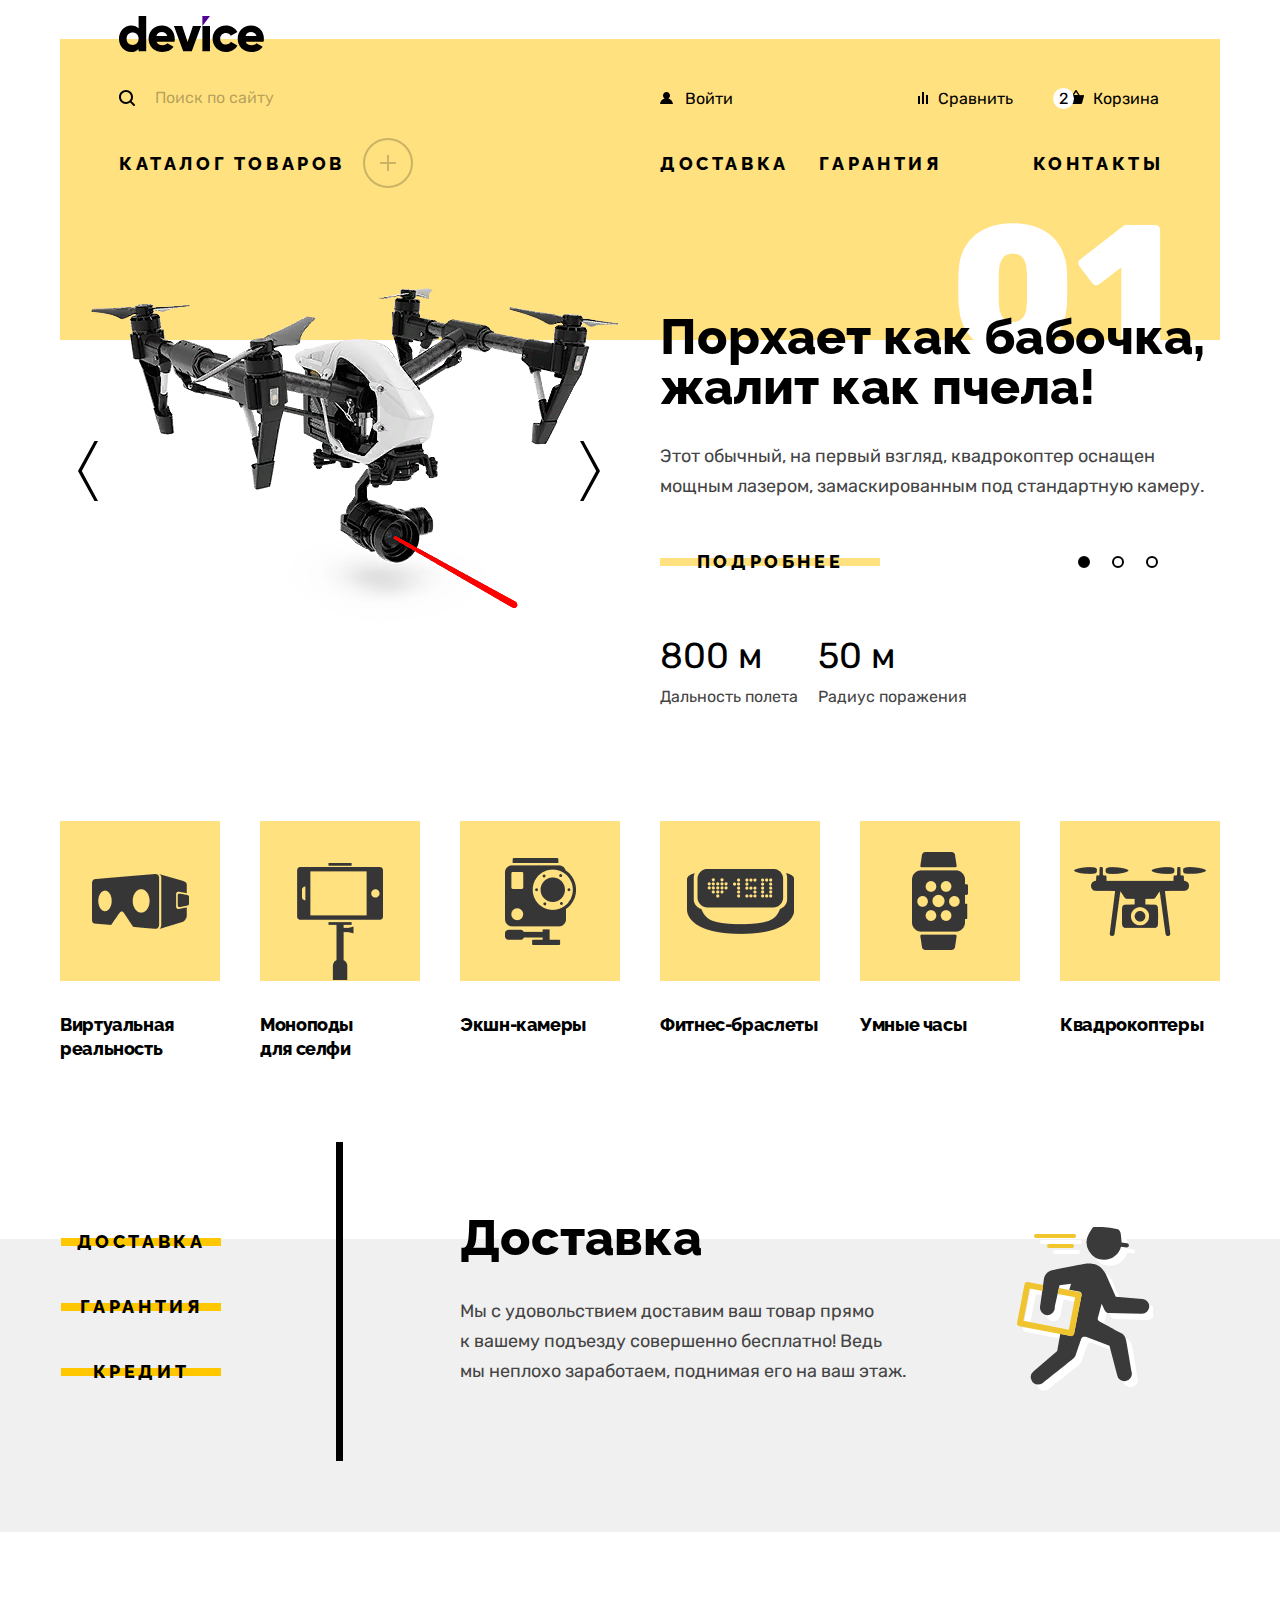
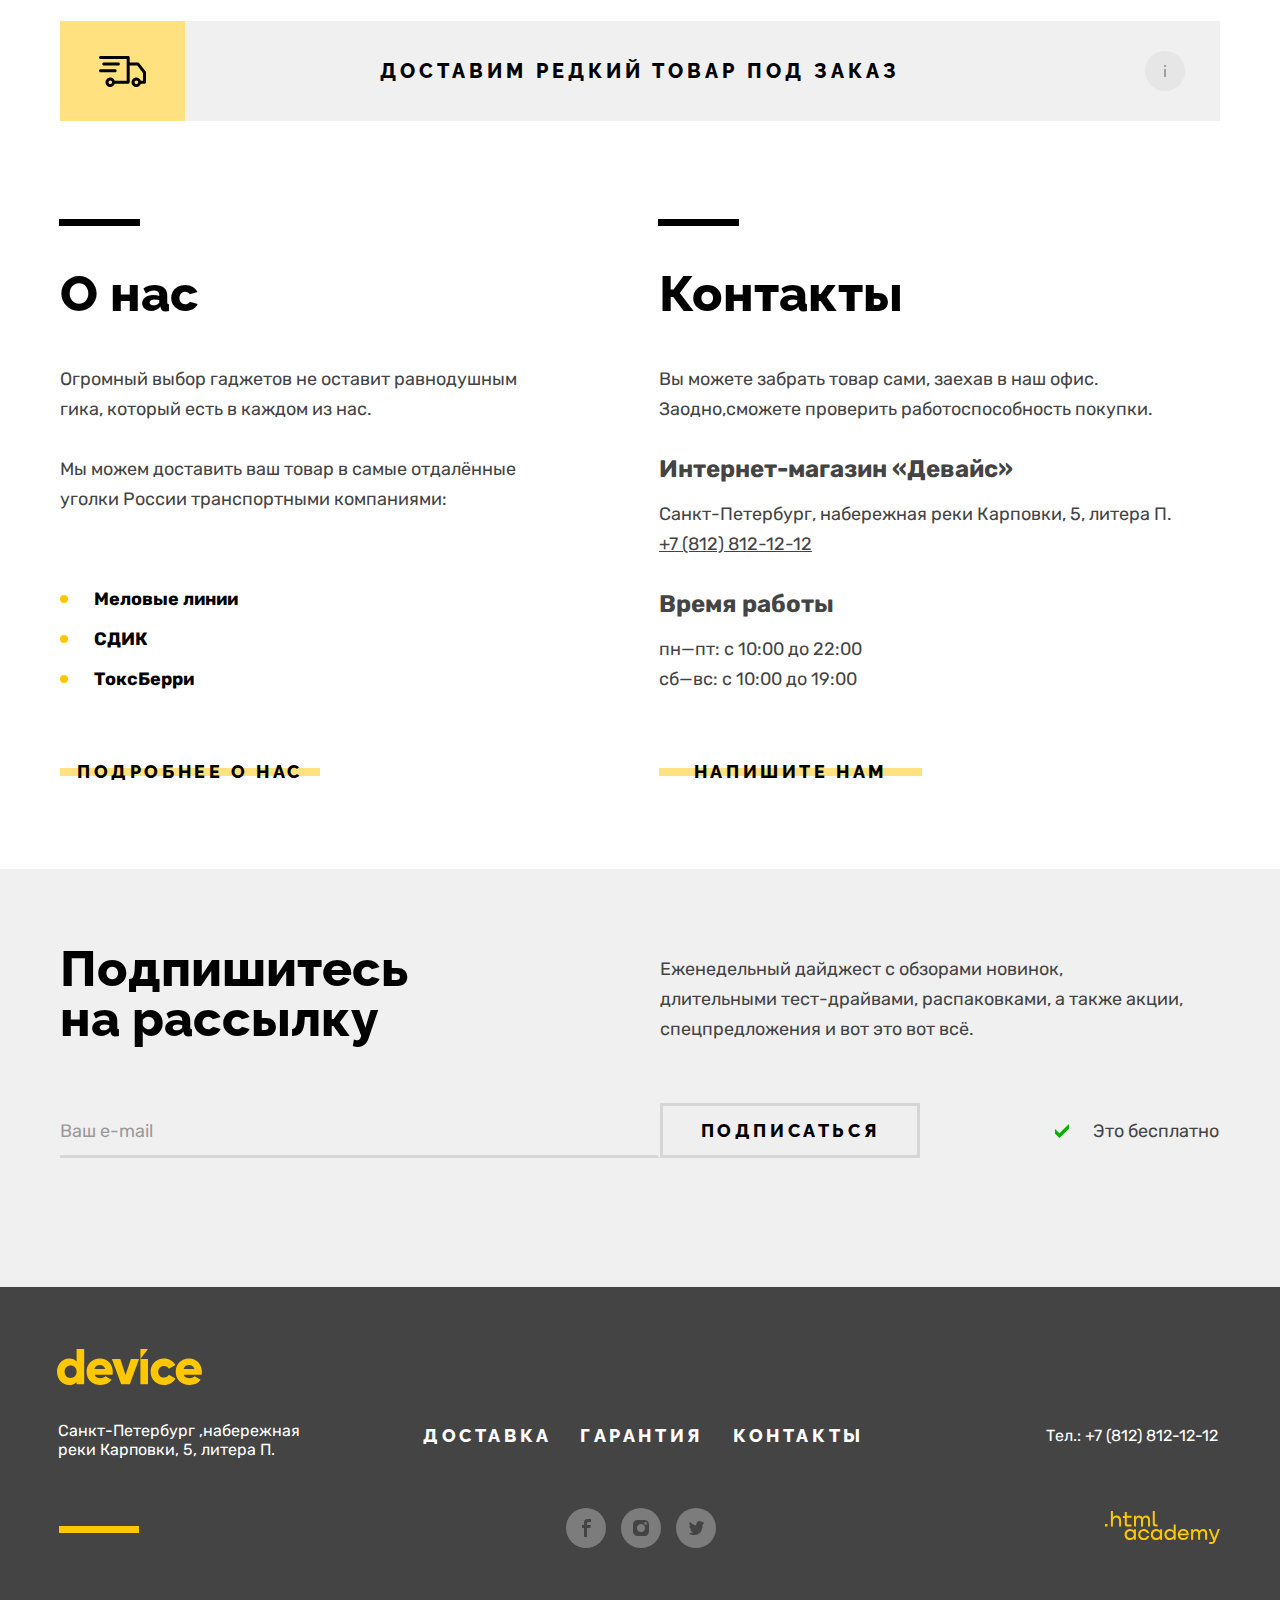
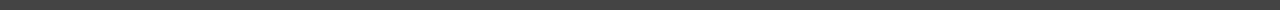
==== commit b26b547d: "54" ====
--- a/index.html
+++ b/index.html
@@ -14,7 +14,7 @@
       <img class="header-logo image" src="img/header-logo.svg" width="145" height="36" alt="Логотип интернет-магазина Device">
       <div class="header-inner">
         <form class="main-search">
-          <input class="header-search" type="search" placeholder="Поиск по сайту">
+          <input class="header-search" type="text" placeholder="Поиск по сайту">
           <button class="search-btn" type="submit">Найти</button>
         </form>
         <ul class="header-list navigation-user">
@@ -668,6 +668,7 @@
               <input class="email-form-field modal-field" type="email" id="email" name="email"
                 placeholder="krasotka92@mail.ru">
               <span class="email-valid field-span">Забавный у вас адрес</span>
+              <span class="email-invalid field-span">Некорректный адрес</span>
             </p>
           </div>
           <div class="modal-group-inner">
--- a/css/style.css
+++ b/css/style.css
@@ -99,6 +99,7 @@
   background-color: #FFE17F;
 }
 .main-search {
+  position: relative;
   width: 516px;
   display: flex;
   align-items: center;
@@ -107,16 +108,10 @@
   box-shadow: 0 0 0 2px #AF4FFF;
   border-radius: 20px;
 }
-.main-search:active {
-  box-shadow: 0 0 0 2px #000000;
-  border-radius: 20px;
-}
-.main-search:active .search-btn {
-  color: #000000;
-  box-shadow: 0 0 0 2px #000000;
-}
 .search-btn {
-  display: block;
+  display: none;
+  position: absolute;
+  right: 0;
   font-size: 16px;
   line-height: 19px;
   width: 159px;
@@ -127,28 +122,29 @@
   border-top-right-radius: 20px;
   border-bottom-right-radius: 20px;
   cursor: pointer;
-  color: transparent;
-}
-.search-btn:hover {
+}
+.header-search:not(:placeholder-shown) + .search-btn {
+  display: block;
+  box-shadow: 0 0 0 2px #000000;
+}
+.search-btn:hover:not(:placeholder-shown) {
   background-color: #000000;
   color: #ffffff;
 }
-.search-btn:focus {
+.search-btn:focus:not(:placeholder-shown) {
   outline: none;
   box-shadow: 0 0 0 2px #AF4FFF;
-  color: #000000;
-}
-.search-btn:active {
+}
+.search-btn:active:not(:placeholder-shown) {
   background-color: #000000;
   color: rgba(255, 255, 255, 0.3);
 }
 .header-search {
+  width: 516px;
   font-family: "Rubik", sans-serif;
   font-size: 16px;
   line-height: 19px;
-  width: 356px;
-  padding: 10px 0;
-  padding-left: 50px;
+  padding: 10px 10px 10px 50px;
   background-image: url(../img/icons/search.svg);
   background-repeat: no-repeat;
   background-position: center left 14px;
@@ -158,11 +154,24 @@
   outline: none;
   color: #000;
 }
+.header-search:not(:placeholder-shown) {
+  box-shadow: 0 0 0 2px #000000;
+  border-radius: 20px;
+}
 .header-search::placeholder {
   color: rgba(0, 0, 0, 0.3);
 }
+.header-search::-moz-placeholder {
+  color: rgba(0, 0, 0, 0.3);
+  opacity: 0.8;
+  font-size: 16px;
+line-height: 19px;
+}
 .header-search:hover::placeholder {
-  color: rgba(0, 0, 0, 0.6)
+  color: rgba(0, 0, 0, 0.6);
+}
+.header-search:hover::-moz-placeholder {
+  color: rgba(0, 0, 0, 0.6);
 }
 .header-search:hover {
   color: rgba(0, 0, 0, 0.6);
@@ -415,6 +424,7 @@
   text-transform: uppercase;
   padding: 10.5px 18px;
   border-radius: 25px;
+  z-index: 2;
 }
 .navigation-catalog-link:focus {
   outline: none;
@@ -444,13 +454,14 @@
   background-position: center;
   border: 2px solid #000000;
   opacity: 0.2;
+  z-index: 2;
 }
 .navigation-catalog-item {
   display: flex;
   align-items: center;
 }
 .navigation-catalog-item:hover .navigation-catalog-inner {
-  display: flex;
+  display: block;
 }
 .navigation-catalog-list::after:hover {
   opacity: 0;
@@ -459,14 +470,15 @@
   width: 1160px;
   position: absolute;
   left: -20px;
-  top: 79px;
+  top: 40px;
   display: none;
   font-size: 16px;
   line-height: 18px;
   padding-left: 49px;
   padding-bottom: 23px;
+  padding-top: 40px;
   background-color: #FFE17F;
-  z-index: 2;
+  z-index: 1;
 }
 .navigation-catalog-container {
   width: 600px;
@@ -1781,19 +1793,19 @@
   line-height: 30px;
   color: rgb(68, 68, 68, 0.5);
 }
-.field:invalid {
-  border-bottom: 3px solid #FF3D3D;
+.field:hover {
+  border-bottom: 3px solid rgba(0, 0, 0, 0.3);
+  color: rgba(68, 68, 68, 0.7);
 }
 .field:focus {
   background-color: #DCDCDC;
   border-bottom: 3px solid rgba(0, 0, 0, 0.1);
 }
-.field:hover {
-  border-bottom: 3px solid rgba(0, 0, 0, 0.3);
-  color: rgba(68, 68, 68, 0.7);
-}
-.field:active {
+.field:not(:placeholder-shown) {
   border-bottom: 3px solid #000000;
+}
+.field:invalid {
+  border-bottom: 3px solid #FF3D3D;
 }
 .newsletter-email .field::placeholder {
   font-size: 18px;
@@ -1806,6 +1818,9 @@
 }
 .newsletter-email .field:active::placeholder {
   opacity: 1;
+}
+.newsletter-email .field:not(:placeholder-shown) {
+  color: #444444;
 }
 .newsletter-email .field:invalid::placeholder {
   opacity: 1;
@@ -1974,6 +1989,9 @@
 .footer-nav-link:active {
   opacity: 0.3;
 }
+.footer-nav-link:active::after {
+  display: none;
+}
 .footer-right {
   padding-top: 135px;
   margin-right: -13px;
@@ -2028,9 +2046,10 @@
   height: 100%;
   width: 100%;
   background-color: rgba(229, 229, 229, 0.8);
+  z-index: 2;
 }
 .modal {
-  display: none;
+  display: block;
   position: relative;
   padding: 63px 70px;
   margin: auto;
@@ -2039,11 +2058,8 @@
   border: 10px solid #000000;
   box-shadow: 0px 10px 0px rgba(0, 0, 0, 0.1);
 }
-.modal-container-open {
-  display: flex;
-}
 .modal-open {
-  display: block;
+  display: flex;
 }
 .modal-close-btn {
   position: absolute;
@@ -2113,17 +2129,20 @@
   line-height: 20px;
   padding: 20px 40px 20px 20px;
   border: none;
-  background-color: #ebebeb;
-  color: rgba(0, 0, 0, 0.6);
+  color: #000000;
   background-color: #F0F0F0;
 }
 .modal-field:hover {
   background-color: #ebebeb;
 }
 .modal-field:focus {
+  outline: none;
   outline: 5px solid #AF4FFF;
 }
 .modal-field:active {
+  box-shadow: 0 0 0 3px #000000;
+}
+.modal-field:not(:placeholder-shown) {
   box-shadow: 0 0 0 3px #000000;
 }
 .modal-field:invalid {
@@ -2142,8 +2161,18 @@
   background-position: center right 20px;
   color: #000000;
 }
-.email-form-field::placeholder {
-  color: #000000;
+.email-valid {
+  display: none;
+}
+.email-invalid {
+  display: none;
+  color: #FF3D3D;
+}
+.email-form-field:valid + .email-valid {
+  display: block;
+}
+.email-form-field:invalid ~ .email-invalid {
+  display: block;
 }
 .more-form-field {
   width: 560px;
@@ -2152,9 +2181,7 @@
   width: 160px;
   text-align: center;
   color: #000000;
-}
-.quantity-form-field::placeholder {
-  color: #000000;
+  padding: 20px;
 }
 .field-span {
   font-size: 14px;
@@ -2163,6 +2190,9 @@
 }
 .full-name-invalid {
   color: #FF3D3D;
+}
+.full-name-form-field:not(:placeholder-shown) + .full-name-invalid {
+  display: none;
 }
 .quantity-inner {
   display: flex;
@@ -2182,7 +2212,7 @@
   color: #000000;
   border-radius: 50%;
   right: 83px;
-  bottom: 216px;
+  bottom: 217px;
   font-weight: 400;
   cursor: pointer;
 }
